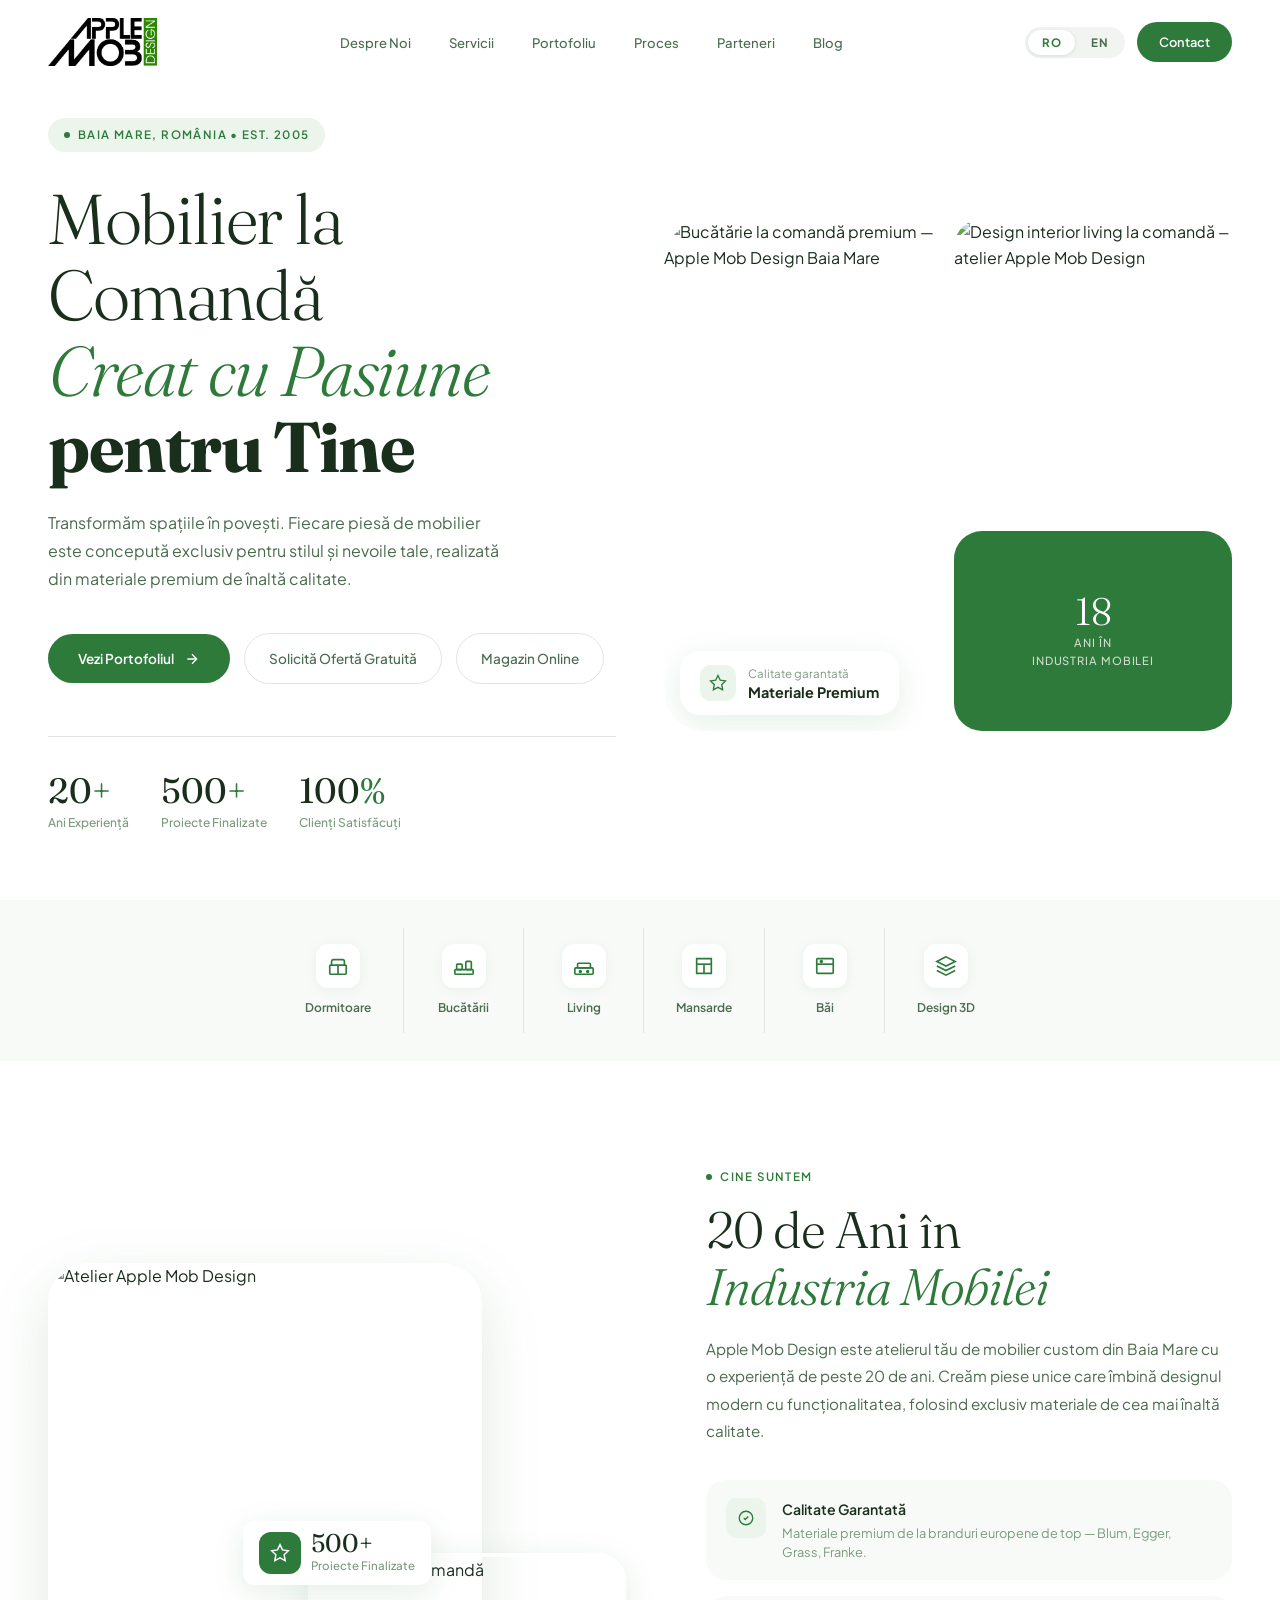
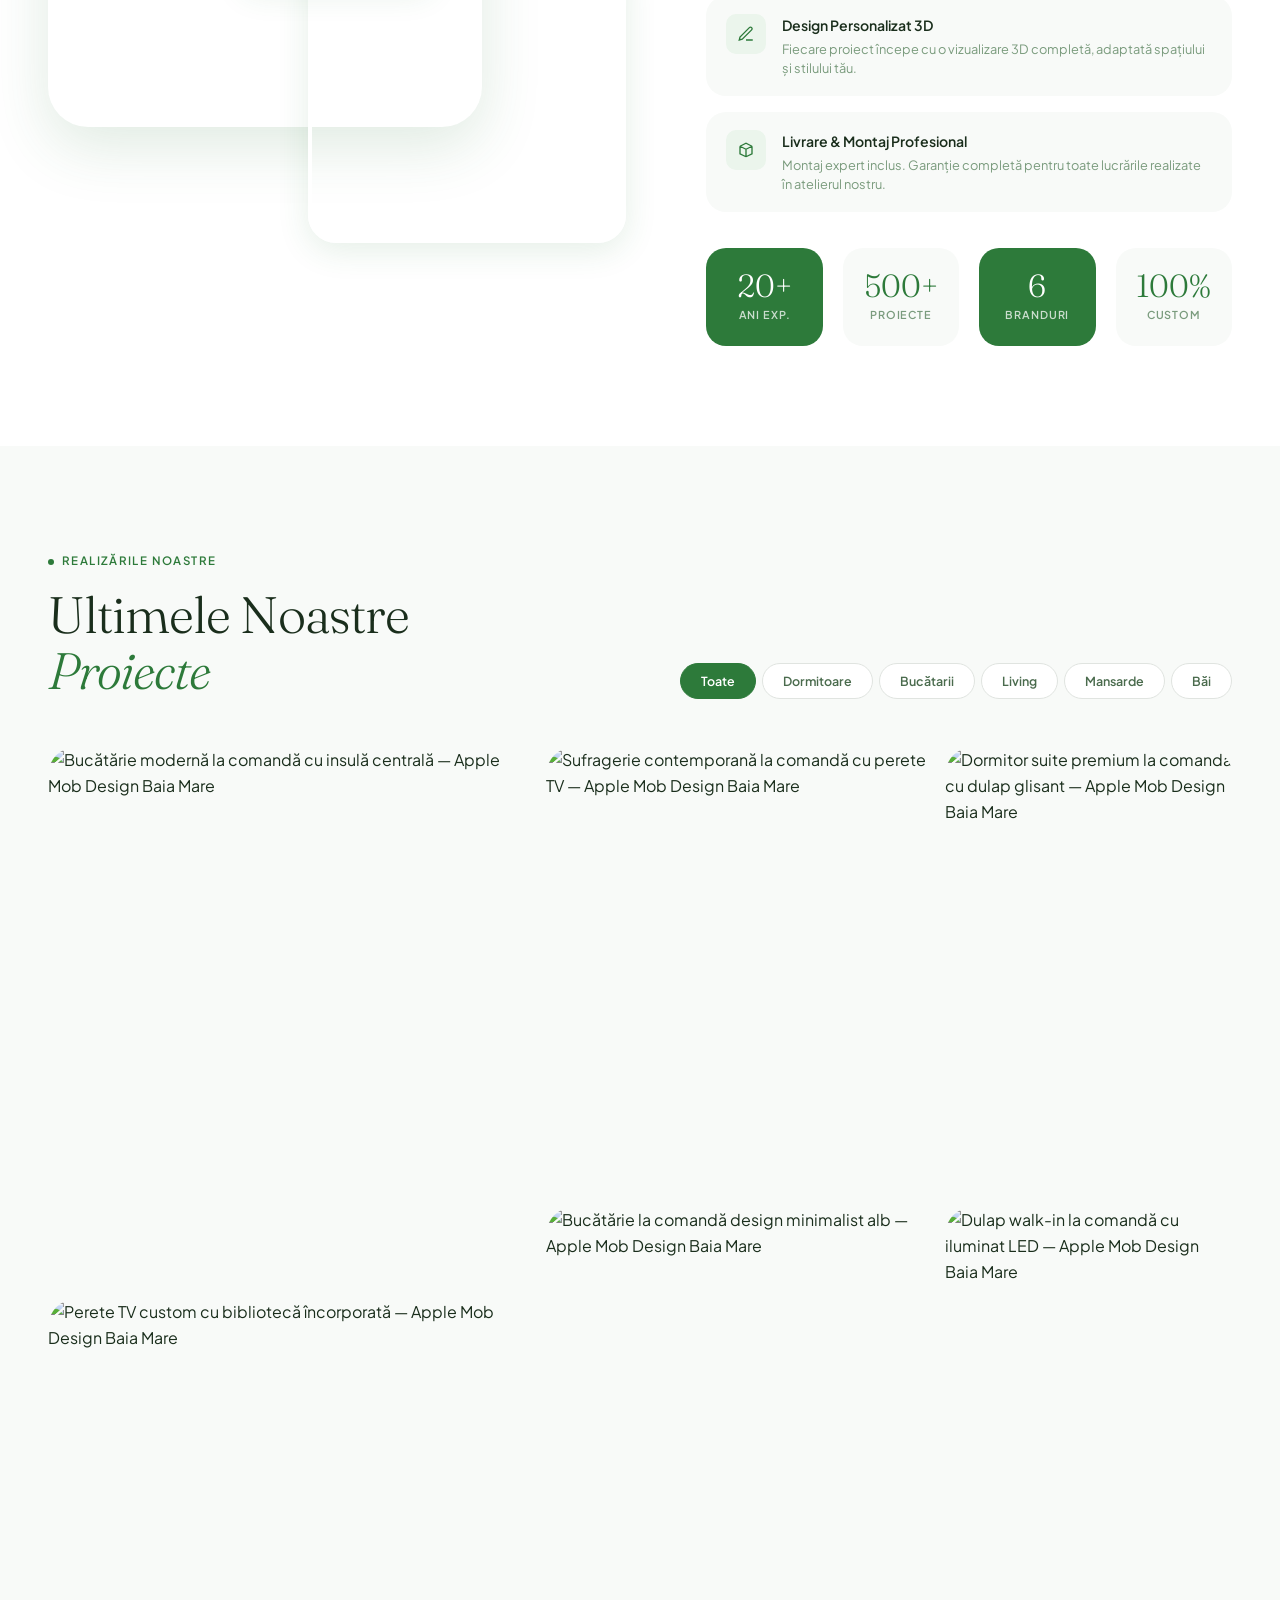
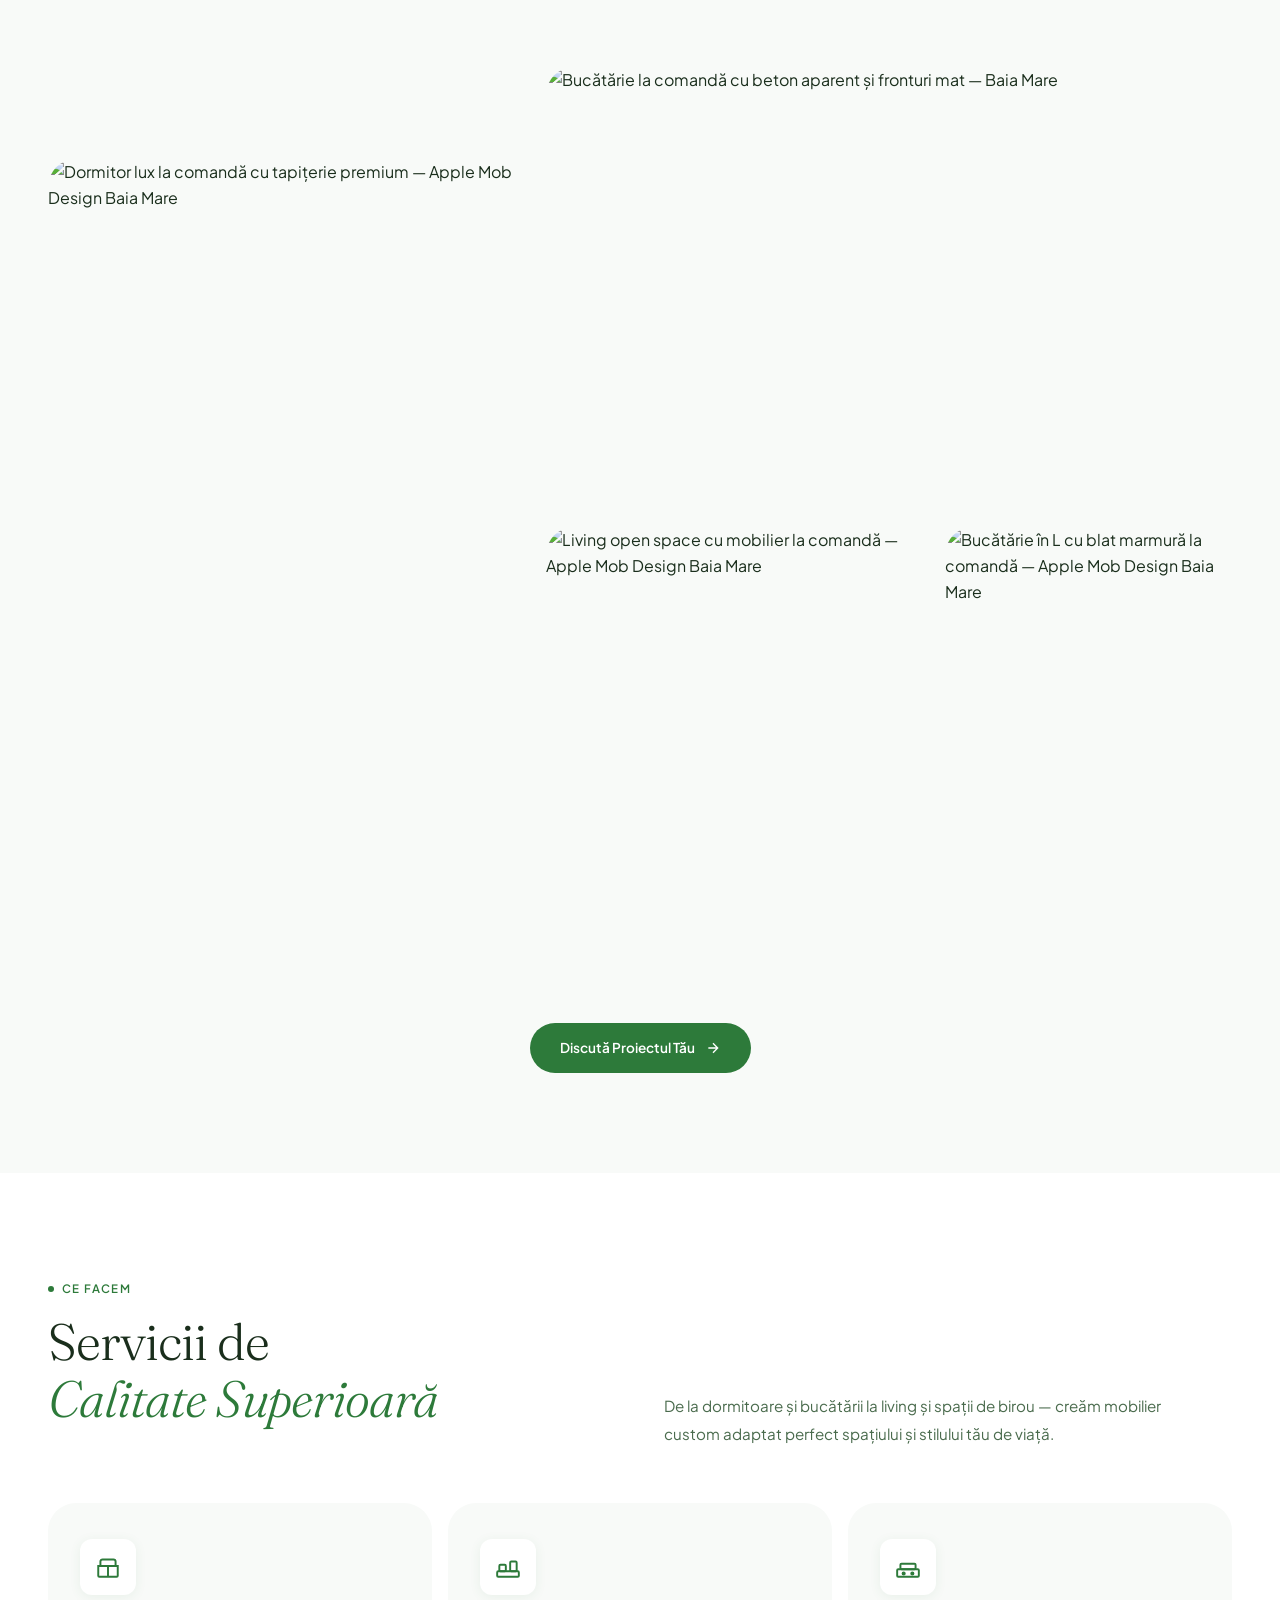
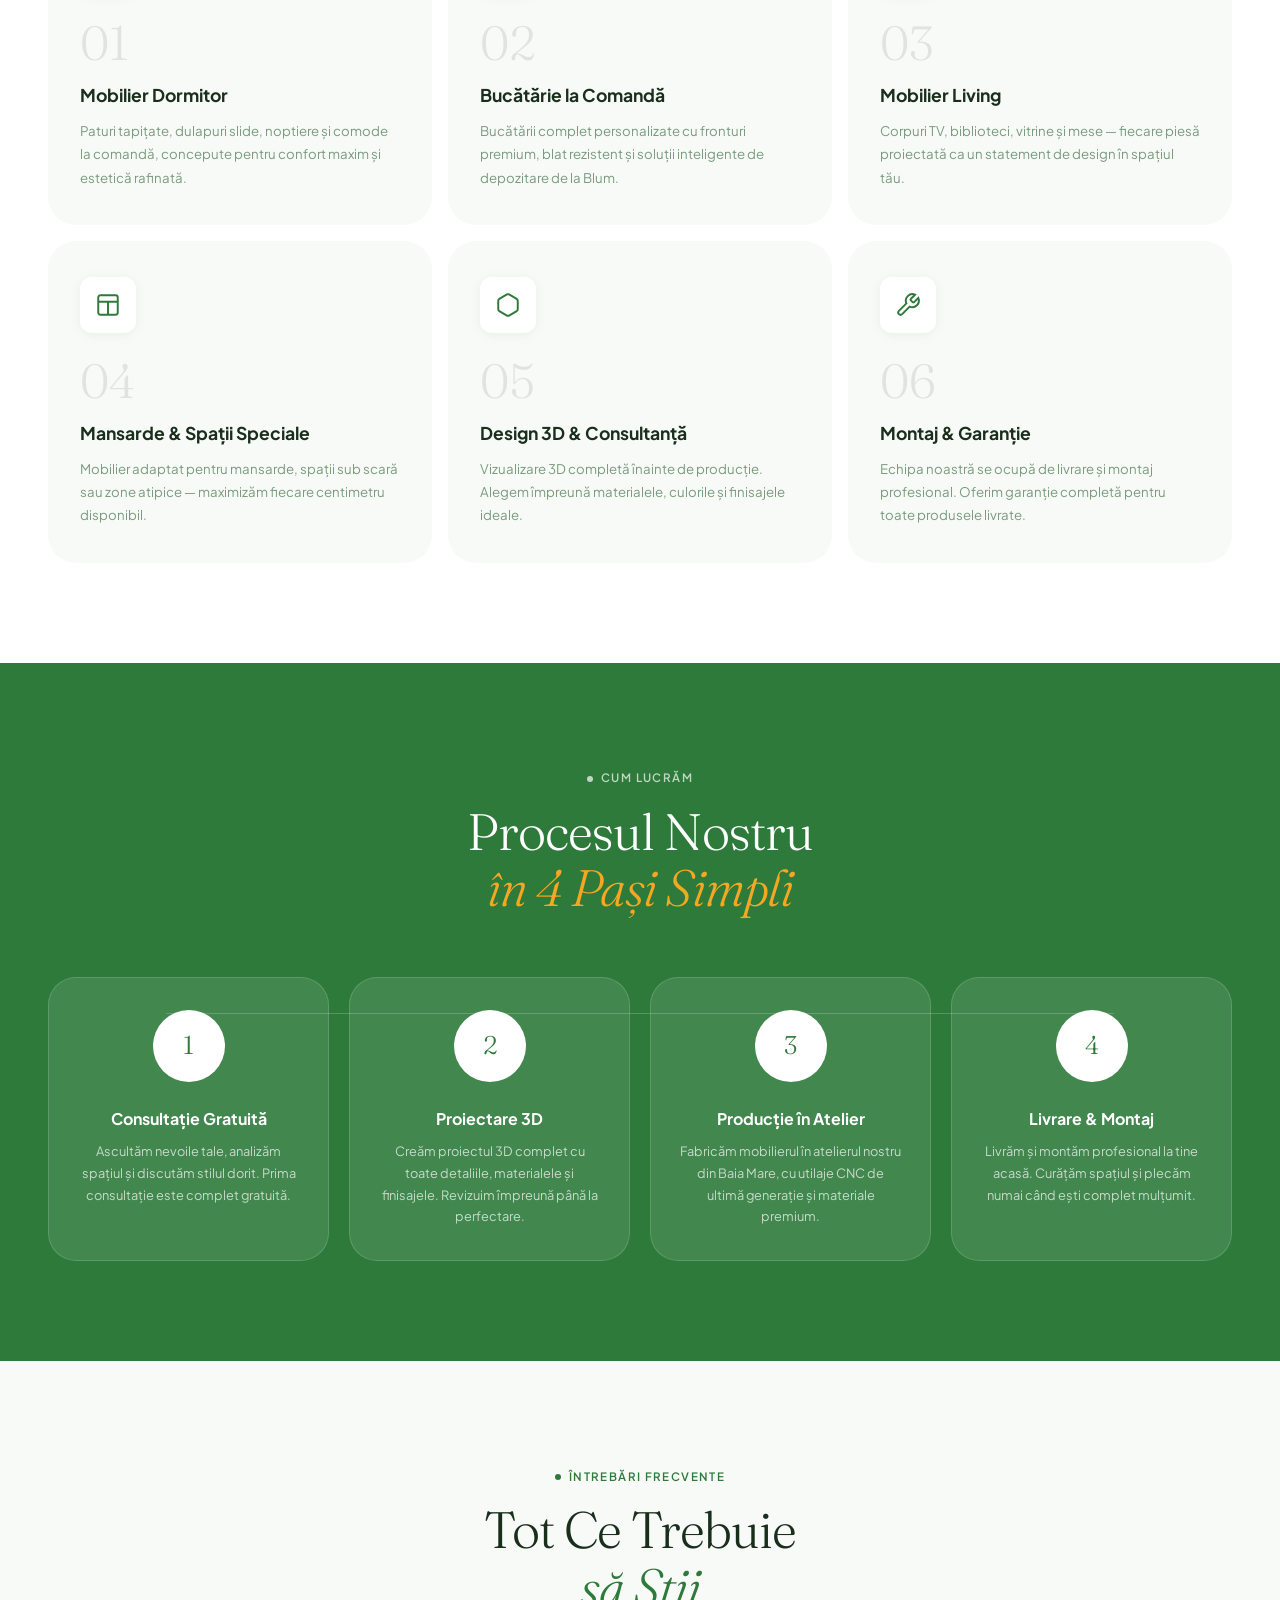
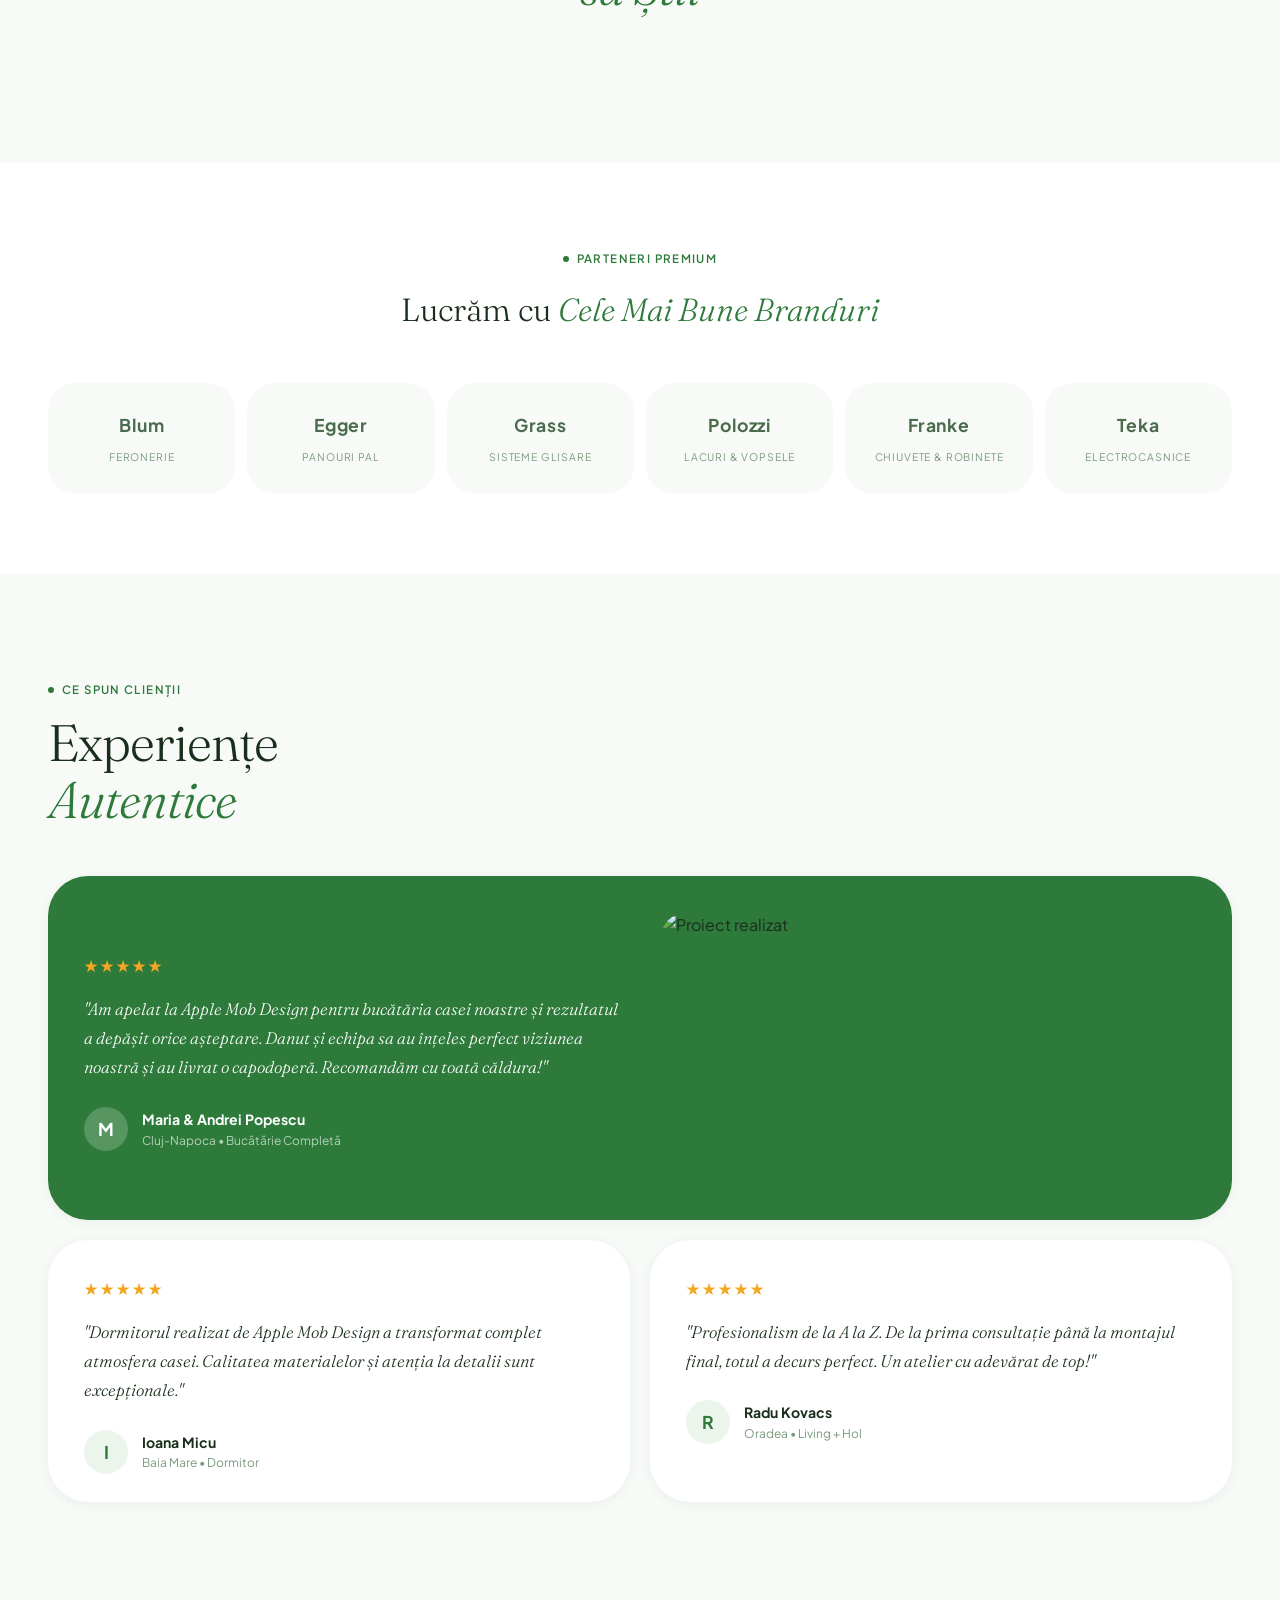
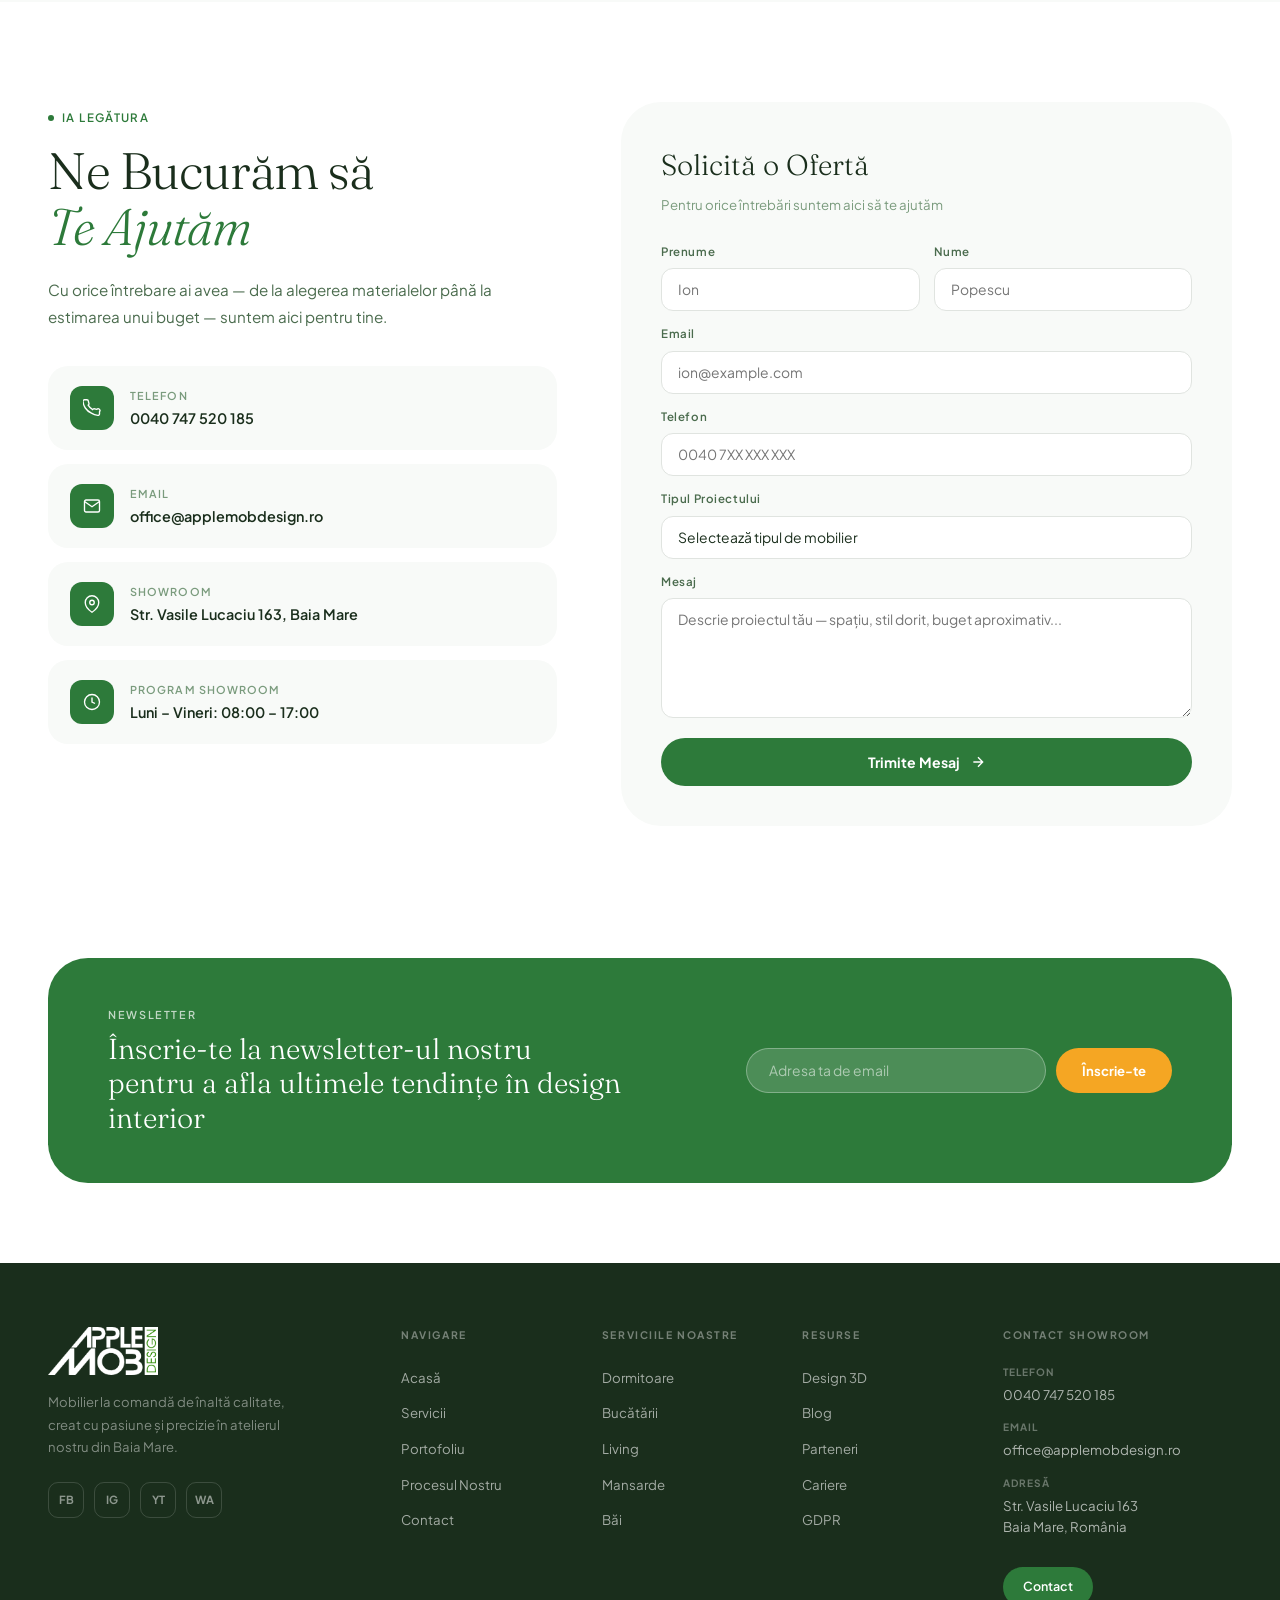
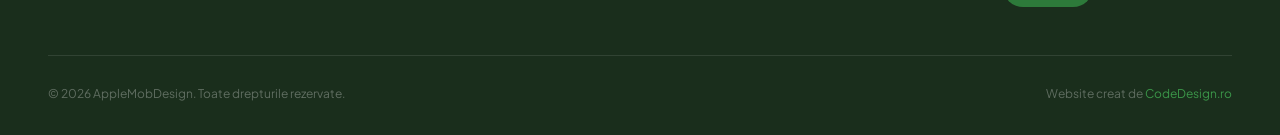
==== index.html @ c61f1e97 "Remove GitHub Pages <base> tag from all HTML files The <base href="https://codedesign-ro.github.io/a" ====
<!DOCTYPE html>

<html lang="ro">
<head>
<meta charset="UTF-8">
<meta name="viewport" content="width=device-width, initial-scale=1.0">
<title>Apple Mob Design — Mobilier la Comandă, Baia Mare</title>
<meta name="description" content="Mobilier la comandă în Baia Mare. Apple Mob Design — bucătării, dormitoare, living-uri custom din materiale premium. 20+ ani experiență.">
<meta name="author" content="Daniel Marosan">
<meta name="robots" content="index, follow">
<link rel="canonical" href="https://applemobdesign.ro/">
<link rel="alternate" hreflang="ro" href="https://applemobdesign.ro/">
<link rel="alternate" hreflang="en" href="https://applemobdesign.ro/?lang=en">
<meta property="og:title" content="Apple Mob Design — Mobilier la Comandă, Baia Mare">
<meta property="og:description" content="Mobilier la comandă în Baia Mare. Bucătării, dormitoare, living-uri custom din materiale premium. 20+ ani experiență.">
<meta property="og:image" content="https://applemobdesign.ro/images/og/applemobdesign-og.jpg">
<meta property="og:image:width" content="1200">
<meta property="og:image:height" content="630">
<meta property="og:image:alt" content="Apple Mob Design — Mobilier la Comandă, Baia Mare">
<meta property="og:url" content="https://applemobdesign.ro/">
<meta property="og:type" content="website">
<meta property="og:locale" content="ro_RO">
<meta property="og:locale:alternate" content="en_US">
<meta property="og:site_name" content="Apple Mob Design">
<meta name="twitter:card" content="summary_large_image">
<meta name="twitter:site" content="@applemobdesign">
<meta name="twitter:title" content="Apple Mob Design — Mobilier la Comandă, Baia Mare">
<meta name="twitter:description" content="Mobilier la comandă în Baia Mare. Bucătării, dormitoare, living-uri custom din materiale premium. 20+ ani experiență.">
<meta name="twitter:image" content="https://applemobdesign.ro/images/og/applemobdesign-og.jpg">
<meta name="twitter:image:alt" content="Apple Mob Design — Mobilier la Comandă, Baia Mare">
<link rel="icon" type="image/png" sizes="32x32" href="images/logo/favicon-32x32.png">
<link rel="icon" type="image/png" sizes="16x16" href="images/logo/favicon-16x16.png">
<link rel="apple-touch-icon" href="images/logo/apple-touch-icon.png">
<link rel="stylesheet" href="css/style.css">
<link rel="preconnect" href="https://fonts.googleapis.com">
<link href="https://fonts.googleapis.com/css2?family=Plus+Jakarta+Sans:wght@300;400;500;600;700&family=Fraunces:ital,opsz,wght@0,9..144,300;0,9..144,400;1,9..144,300;1,9..144,400&display=swap" rel="stylesheet">
<script src="https://cdn.jsdelivr.net/npm/@supabase/supabase-js@2/dist/umd/supabase.js"></script>
<!-- ── STRUCTURED DATA: LocalBusiness + FurnitureStore ── -->
<script type="application/ld+json">
{
  "@context": "https://schema.org",
  "@type": ["LocalBusiness", "FurnitureStore"],
  "name": "Apple Mob Design",
  "url": "https://applemobdesign.ro",
  "logo": {
    "@type": "ImageObject",
    "url": "https://applemobdesign.ro/images/logo/applemobdesign-logo.png"
  },
  "image": [
    "https://applemobdesign.ro/wp-content/uploads/2021/12/DSC_6789-HDR-Edit.jpg",
    "https://applemobdesign.ro/wp-content/uploads/2021/12/DSC_6636-HDR-Edit.jpg"
  ],
  "description": "Mobilier la comandă în Baia Mare — bucătării, dormitoare și living-uri custom din materiale premium. Peste 20 de ani de experiență, 500+ proiecte finalizate.",
  "telephone": "+40747520185",
  "email": "contact@applemobdesign.ro",
  "address": {
    "@type": "PostalAddress",
    "streetAddress": "Str. Vasile Lucaciu 163",
    "addressLocality": "Baia Mare",
    "addressRegion": "Maramureș",
    "postalCode": "430401",
    "addressCountry": "RO"
  },
  "geo": {
    "@type": "GeoCoordinates",
    "latitude": 47.66247,
    "longitude": 23.59878
  },
  "openingHoursSpecification": [
    {
      "@type": "OpeningHoursSpecification",
      "dayOfWeek": ["Monday", "Tuesday", "Wednesday", "Thursday", "Friday"],
      "opens": "08:00",
      "closes": "17:00"
    }
  ],
  "priceRange": "$$$",
  "currenciesAccepted": "RON",
  "paymentAccepted": "Cash, Bank Transfer",
  "areaServed": {
    "@type": "GeoCircle",
    "geoMidpoint": {
      "@type": "GeoCoordinates",
      "latitude": 47.66247,
      "longitude": 23.59878
    },
    "geoRadius": "100000"
  },
  "aggregateRating": {
    "@type": "AggregateRating",
    "ratingValue": "4.7",
    "reviewCount": "64",
    "bestRating": "5",
    "worstRating": "1"
  },
  "founder": {
    "@type": "Person",
    "name": "Daniel Marosan"
  },
  "foundingDate": "2005",
  "hasOfferCatalog": {
    "@type": "OfferCatalog",
    "name": "Mobilier la Comandă",
    "itemListElement": [
      {
        "@type": "Offer",
        "itemOffered": {
          "@type": "Service",
          "name": "Bucătării la Comandă",
          "description": "Bucătării custom proiectate și executate la comandă din materiale premium."
        }
      },
      {
        "@type": "Offer",
        "itemOffered": {
          "@type": "Service",
          "name": "Dormitoare la Comandă",
          "description": "Dormitoare complete la comandă — dulapuri, paturi, noptiere, toalete."
        }
      },
      {
        "@type": "Offer",
        "itemOffered": {
          "@type": "Service",
          "name": "Living la Comandă",
          "description": "Mobilier de living personalizat — biblioteci, comode, corpuri TV, canapele."
        }
      }
    ]
  },
  "sameAs": [
    "https://www.facebook.com/applemobdesign",
    "https://instagram.com/applemobdesign/",
    "https://ro.linkedin.com/in/daniel-marosan-52a08b191",
    "https://www.tiktok.com/@apple_mob_design",
    "https://www.youtube.com/channel/UCKLOZPFd_l-Inokjqmv0L6Q",
    "https://share.google/YnWP9zLvh9Aa49jrM"
  ]
}
</script>
</head>
<body>

<!-- MOBILE MENU -->

<div class="mob-menu" id="mobMenu">
  <span class="mob-close" onclick="closeMob()">×</span>
  <div class="mob-lang">
    <button class="mob-lang-btn active" onclick="setLang('ro');closeMob()">RO</button>
    <span class="mob-lang-sep">|</span>
    <button class="mob-lang-btn" onclick="setLang('en');closeMob()">EN</button>
  </div>
  <a href="#about" onclick="closeMob()" data-i18n="navAbout">Despre Noi</a>
  <a href="#services" onclick="closeMob()" data-i18n="navServices">Servicii</a>
  <a href="#portfolio" onclick="closeMob()" data-i18n="navPortfolio">Portofoliu</a>
  <a href="#process" onclick="closeMob()" data-i18n="navProcess">Proces</a>
  <a href="#contact" onclick="closeMob()" data-i18n="navContact">Contact</a>
  <a href="blog.html" onclick="closeMob()" data-i18n="navBlog">Blog</a>
</div>

<!-- NAV -->

<nav id="nav">
  <a href="#" class="nav-logo">
    <img src="images/logo/applemobdesign-logo.png" alt="AppleMob Design" height="48">
  </a>
  <ul class="nav-links">
    <li><a href="#about" data-i18n="navAbout">Despre Noi</a></li>
    <li><a href="#services" data-i18n="navServices">Servicii</a></li>
    <li><a href="#portfolio" data-i18n="navPortfolio">Portofoliu</a></li>
    <li><a href="#process" data-i18n="navProcess">Proces</a></li>
    <li><a href="#brands" data-i18n="navBrands">Parteneri</a></li>
    <li><a href="blog.html" data-i18n="navBlog">Blog</a></li>
  </ul>
  <div class="nav-right">
    <div class="lang-wrap">
      <button class="lang-btn active" onclick="setLang('ro')">RO</button>
      <button class="lang-btn" onclick="setLang('en')">EN</button>
    </div>
    <a href="#contact" class="btn-nav" data-i18n="navContact">Contact</a>
  </div>
  <div class="hamburger" onclick="openMob()">
    <span></span><span></span><span></span>
  </div>
</nav>

<!-- ── HERO ── -->

<section style="background:var(--white); overflow:hidden;">
  <div id="hero">
    <div class="hero-left">
      <div class="hero-tag" data-i18n="heroTag">Baia Mare, România • Est. 2005</div>
      <h1 class="hero-headline">
        Mobilier la Comandă<br>
        <em>Creat cu Pasiune</em><br>
        <strong>pentru Tine</strong>
      </h1>
      <p class="hero-sub">
        Transformăm spațiile în povești. Fiecare piesă de mobilier este concepută exclusiv pentru stilul și nevoile tale, realizată din materiale premium de înaltă calitate.
      </p>
      <div class="hero-btns">
        <a href="#portfolio" class="btn-primary">
          Vezi Portofoliul
          <svg viewBox="0 0 24 24" fill="none" stroke="currentColor" stroke-width="2"><path d="M5 12h14M12 5l7 7-7 7"/></svg>
        </a>
        <a href="#contact" class="btn-secondary" data-i18n="heroSecondaryBtn">Solicită Ofertă Gratuită</a>
        <a href="https://applemob.ro" class="btn-secondary btn-shop" target="_blank" rel="noopener" data-i18n="heroShopBtn">Magazin Online</a>
      </div>
      <div class="hero-stats">
        <div>
          <div class="hero-stat-num">20<span>+</span></div>
          <div class="hero-stat-label" data-i18n="stat1">Ani Experiență</div>
        </div>
        <div>
          <div class="hero-stat-num">500<span>+</span></div>
          <div class="hero-stat-label" data-i18n="stat2">Proiecte Finalizate</div>
        </div>
        <div>
          <div class="hero-stat-num">100<span>%</span></div>
          <div class="hero-stat-label" data-i18n="stat3">Clienți Satisfăcuți</div>
        </div>
      </div>
    </div>
    <div class="hero-right">
      <div class="hero-img">
        <img src="https://applemobdesign.ro/wp-content/uploads/2021/12/DSC_6789-HDR-Edit.jpg" alt="Bucătărie la comandă premium — Apple Mob Design Baia Mare" width="1200" height="800">
        <div class="hero-badge">
          <div class="hero-badge-icon">
            <svg viewBox="0 0 24 24" fill="none" stroke="currentColor" stroke-width="1.8"><path d="M12 2l3.09 6.26L22 9.27l-5 4.87 1.18 6.88L12 17.77l-6.18 3.25L7 14.14 2 9.27l6.91-1.01L12 2z"/></svg>
          </div>
          <div>
            <div class="hero-badge-label" data-i18n="badgeLabel">Calitate garantată</div>
            <div class="hero-badge-val" data-i18n="badgeVal">Materiale Premium</div>
          </div>
        </div>
      </div>
      <div class="hero-img" style="border-radius:var(--radius-lg);">
        <img src="https://applemobdesign.ro/wp-content/uploads/2021/12/DSC_6636-HDR-Edit.jpg" alt="Design interior living la comandă — atelier Apple Mob Design" width="1200" height="800">
      </div>
      <div class="hero-green-card">
        <div class="hero-green-card-num">18</div>
        <div class="hero-green-card-label" data-i18n="greenCard">Ani în<br>Industria Mobilei</div>
      </div>
    </div>
  </div>
</section>

<!-- ── SERVICES BAND ── -->

<div class="services-band">
  <div class="service-pill">
    <div class="service-pill-icon">
      <svg viewBox="0 0 24 24" fill="none" stroke="currentColor" stroke-width="1.8"><rect x="3" y="11" width="18" height="10" rx="1"/><path d="M5 11V7a2 2 0 012-2h10a2 2 0 012 2v4"/><line x1="12" y1="11" x2="12" y2="21"/></svg>
    </div>
    <span class="service-pill-label">Dormitoare</span>
  </div>
  <div class="service-pill">
    <div class="service-pill-icon">
      <svg viewBox="0 0 24 24" fill="none" stroke="currentColor" stroke-width="1.8"><rect x="2" y="16" width="20" height="5" rx="1"/><rect x="4" y="10" width="6" height="6" rx="1"/><rect x="14" y="7" width="6" height="9" rx="1"/></svg>
    </div>
    <span class="service-pill-label">Bucătării</span>
  </div>
  <div class="service-pill">
    <div class="service-pill-icon">
      <svg viewBox="0 0 24 24" fill="none" stroke="currentColor" stroke-width="1.8"><rect x="2" y="14" width="20" height="7" rx="1"/><rect x="5" y="9" width="14" height="5" rx="1"/><circle cx="8" cy="18" r="1"/><circle cx="16" cy="18" r="1"/></svg>
    </div>
    <span class="service-pill-label">Living</span>
  </div>
  <div class="service-pill">
    <div class="service-pill-icon">
      <svg viewBox="0 0 24 24" fill="none" stroke="currentColor" stroke-width="1.8"><path d="M4 4h16v16H4z" rx="1"/><line x1="4" y1="10" x2="20" y2="10"/><line x1="12" y1="10" x2="12" y2="20"/></svg>
    </div>
    <span class="service-pill-label">Mansarde</span>
  </div>
  <div class="service-pill">
    <div class="service-pill-icon">
      <svg viewBox="0 0 24 24" fill="none" stroke="currentColor" stroke-width="1.8"><rect x="3" y="4" width="18" height="16" rx="1"/><line x1="3" y1="10" x2="21" y2="10"/><circle cx="8" cy="7" r="1" fill="currentColor"/></svg>
    </div>
    <span class="service-pill-label">Băi</span>
  </div>
  <div class="service-pill">
    <div class="service-pill-icon">
      <svg viewBox="0 0 24 24" fill="none" stroke="currentColor" stroke-width="1.8"><path d="M12 2L2 7l10 5 10-5-10-5z"/><path d="M2 17l10 5 10-5M2 12l10 5 10-5"/></svg>
    </div>
    <span class="service-pill-label">Design 3D</span>
  </div>
</div>

<!-- ── ABOUT ── -->

<section id="about">
  <div class="section-wrap">
    <div class="about-grid">
      <div class="about-imgs reveal">
        <div class="about-img-main">
          <img src="https://applemobdesign.ro/wp-content/uploads/2022/01/DSC_6620-HDR-Edit.jpg" alt="Atelier Apple Mob Design" width="800" height="600" loading="lazy">
        </div>
        <div class="about-img-sec">
          <img src="https://applemobdesign.ro/wp-content/uploads/2021/12/DSC_6679-HDR.jpg" alt="Mobilier la Comandă" width="800" height="600" loading="lazy">
        </div>
        <div class="about-float-card">
          <div class="about-float-icon">
            <svg viewBox="0 0 24 24" fill="none" stroke="currentColor" stroke-width="1.8"><path d="M12 2l3 6.3 7 1-5 4.9 1.2 6.9L12 17.8l-6.2 3.3L7 14.2 2 9.3l7-1L12 2z"/></svg>
          </div>
          <div>
            <div class="about-float-num">500+</div>
            <div class="about-float-label" data-i18n="aboutFloatLabel">Proiecte Finalizate</div>
          </div>
        </div>
      </div>
      <div class="about-right">
        <div class="section-tag reveal" data-i18n="aboutTag">Cine Suntem</div>
        <h2 class="section-title reveal d1">20 de Ani în<br><em>Industria Mobilei</em></h2>
        <p class="section-body reveal d2">
          Apple Mob Design este atelierul tău de mobilier custom din Baia Mare cu o experiență de peste 20 de ani. Creăm piese unice care îmbină designul modern cu funcționalitatea, folosind exclusiv materiale de cea mai înaltă calitate.
        </p>
        <div class="about-features reveal d2">
          <div class="about-feature">
            <div class="feature-icon">
              <svg viewBox="0 0 24 24" fill="none" stroke="currentColor" stroke-width="1.8"><path d="M9 12l2 2 4-4"/><path d="M21 12c0 4.97-4.03 9-9 9S3 16.97 3 12 7.03 3 12 3s9 4.03 9 9z"/></svg>
            </div>
            <div>
              <div class="feature-title">Calitate Garantată</div>
              <div class="feature-desc">Materiale premium de la branduri europene de top — Blum, Egger, Grass, Franke.</div>
            </div>
          </div>
          <div class="about-feature">
            <div class="feature-icon">
              <svg viewBox="0 0 24 24" fill="none" stroke="currentColor" stroke-width="1.8"><path d="M12 20h9M16.5 3.5a2.121 2.121 0 013 3L7 19l-4 1 1-4L16.5 3.5z"/></svg>
            </div>
            <div>
              <div class="feature-title">Design Personalizat 3D</div>
              <div class="feature-desc">Fiecare proiect începe cu o vizualizare 3D completă, adaptată spațiului și stilului tău.</div>
            </div>
          </div>
          <div class="about-feature">
            <div class="feature-icon">
              <svg viewBox="0 0 24 24" fill="none" stroke="currentColor" stroke-width="1.8"><path d="M20 7l-8-4-8 4m16 0l-8 4m8-4v10l-8 4m0-10L4 7m8 4v10M4 7v10l8 4"/></svg>
            </div>
            <div>
              <div class="feature-title">Livrare & Montaj Profesional</div>
              <div class="feature-desc">Montaj expert inclus. Garanție completă pentru toate lucrările realizate în atelierul nostru.</div>
            </div>
          </div>
        </div>
        <div class="about-stats-row reveal d3">
          <div class="about-stat-card">
            <div class="asc-num">20+</div>
            <div class="asc-label">Ani Exp.</div>
          </div>
          <div class="about-stat-card">
            <div class="asc-num">500+</div>
            <div class="asc-label" data-i18n="ascStat2">Proiecte</div>
          </div>
          <div class="about-stat-card">
            <div class="asc-num">6</div>
            <div class="asc-label">Branduri</div>
          </div>
          <div class="about-stat-card">
            <div class="asc-num">100%</div>
            <div class="asc-label">Custom</div>
          </div>
        </div>
      </div>
    </div>
  </div>
</section>

<!-- ── PORTFOLIO ── -->

<section id="portfolio">
  <div class="section-wrap">
    <div class="portfolio-header">
      <div>
        <div class="section-tag reveal">Realizările Noastre</div>
        <h2 class="section-title reveal d1" style="margin-bottom:0;">Ultimele Noastre<br><em>Proiecte</em></h2>
      </div>
      <div class="portfolio-filters reveal">
        <button class="pf-btn active" onclick="filterPortfolio(this,'all')" data-cat="all" data-i18n="filterAll">Toate</button>
        <button class="pf-btn" onclick="filterPortfolio(this,'dormitor')" data-cat="dormitor" data-i18n="filterBed">Dormitoare</button>
        <button class="pf-btn" onclick="filterPortfolio(this,'bucatarie')" data-cat="bucatarie">Bucătarii</button>
        <button class="pf-btn" onclick="filterPortfolio(this,'living')" data-cat="living" data-i18n="filterLiv">Living</button>
        <button class="pf-btn" onclick="filterPortfolio(this,'mansarda')" data-cat="mansarda" data-i18n="filterAtt">Mansarde</button>
        <button class="pf-btn" onclick="filterPortfolio(this,'baie')" data-cat="baie" data-i18n="filterBath">Băi</button>
      </div>
    </div>
    <div class="portfolio-grid reveal">
      <div class="p-item" data-cat="bucatarie">
        <img src="https://applemobdesign.ro/wp-content/uploads/2021/12/DSC_6789-HDR-Edit.jpg" alt="Bucătărie modernă la comandă cu insulă centrală — Apple Mob Design Baia Mare" width="800" height="600" loading="lazy">
        <div class="p-overlay">
          <div class="p-cat" data-i18n="catKit">Bucătărie</div>
          <div class="p-name" data-i18n="p1Name">Bucătărie Modernă cu Insulă</div>
        </div>
        <div class="p-arrow"><svg viewBox="0 0 24 24" fill="none" stroke="currentColor" stroke-width="2"><path d="M7 17L17 7M7 7h10v10"/></svg></div>
      </div>
      <div class="p-item" data-cat="living">
        <img src="https://applemobdesign.ro/wp-content/uploads/2021/12/DSC_6813.jpg" alt="Sufragerie contemporană la comandă cu perete TV — Apple Mob Design Baia Mare" width="800" height="600" loading="lazy">
        <div class="p-overlay">
          <div class="p-cat" data-i18n="catLiv">Living</div>
          <div class="p-name" data-i18n="p2Name">Sufragerie Contemporană</div>
        </div>
        <div class="p-arrow"><svg viewBox="0 0 24 24" fill="none" stroke="currentColor" stroke-width="2"><path d="M7 17L17 7M7 7h10v10"/></svg></div>
      </div>
      <div class="p-item" data-cat="dormitor">
        <img src="https://applemobdesign.ro/wp-content/uploads/2021/12/DSC_6636-HDR-Edit.jpg" alt="Dormitor suite premium la comandă cu dulap glisant — Apple Mob Design Baia Mare" width="800" height="600" loading="lazy">
        <div class="p-overlay">
          <div class="p-cat" data-i18n="catBed">Dormitor</div>
          <div class="p-name" data-i18n="p3Name">Suite Premium</div>
        </div>
        <div class="p-arrow"><svg viewBox="0 0 24 24" fill="none" stroke="currentColor" stroke-width="2"><path d="M7 17L17 7M7 7h10v10"/></svg></div>
      </div>
      <div class="p-item" data-cat="bucatarie">
        <img src="https://applemobdesign.ro/wp-content/uploads/2021/12/DSC_6679-HDR.jpg" alt="Bucătărie la comandă design minimalist alb — Apple Mob Design Baia Mare" width="800" height="600" loading="lazy">
        <div class="p-overlay">
          <div class="p-cat" data-i18n="catKit">Bucătărie</div>
          <div class="p-name" data-i18n="p4Name">Design Minimalist</div>
        </div>
        <div class="p-arrow"><svg viewBox="0 0 24 24" fill="none" stroke="currentColor" stroke-width="2"><path d="M7 17L17 7M7 7h10v10"/></svg></div>
      </div>
      <div class="p-item" data-cat="dormitor">
        <img src="https://applemobdesign.ro/wp-content/uploads/2021/12/DSC_6688-HDR-Edit.jpg" alt="Dulap walk-in la comandă cu iluminat LED — Apple Mob Design Baia Mare" width="800" height="600" loading="lazy">
        <div class="p-overlay">
          <div class="p-cat" data-i18n="catBed">Dormitor</div>
          <div class="p-name" data-i18n="p5Name">Dulap Walk-in</div>
        </div>
        <div class="p-arrow"><svg viewBox="0 0 24 24" fill="none" stroke="currentColor" stroke-width="2"><path d="M7 17L17 7M7 7h10v10"/></svg></div>
      </div>
      <div class="p-item" data-cat="living">
        <img src="https://applemobdesign.ro/wp-content/uploads/2021/12/DSC_6314-HDR.jpg" alt="Perete TV custom cu bibliotecă încorporată — Apple Mob Design Baia Mare" width="800" height="600" loading="lazy">
        <div class="p-overlay">
          <div class="p-cat" data-i18n="catLiv">Living</div>
          <div class="p-name" data-i18n="p6Name">Perete TV Custom</div>
        </div>
        <div class="p-arrow"><svg viewBox="0 0 24 24" fill="none" stroke="currentColor" stroke-width="2"><path d="M7 17L17 7M7 7h10v10"/></svg></div>
      </div>
      <div class="p-item" data-cat="bucatarie">
        <img src="https://applemobdesign.ro/wp-content/uploads/2021/12/DSC_6544-HDR-Edit.jpg" alt="Bucătărie la comandă cu beton aparent și fronturi mat — Baia Mare" width="800" height="600" loading="lazy">
        <div class="p-overlay">
          <div class="p-cat" data-i18n="catKit">Bucătărie</div>
          <div class="p-name" data-i18n="p7Name">Bucătărie cu Beton Aparent</div>
        </div>
        <div class="p-arrow"><svg viewBox="0 0 24 24" fill="none" stroke="currentColor" stroke-width="2"><path d="M7 17L17 7M7 7h10v10"/></svg></div>
      </div>
      <div class="p-item" data-cat="dormitor">
        <img src="https://applemobdesign.ro/wp-content/uploads/2022/01/DSC_6620-HDR-Edit.jpg" alt="Dormitor lux la comandă cu tapițerie premium — Apple Mob Design Baia Mare" width="800" height="600" loading="lazy">
        <div class="p-overlay">
          <div class="p-cat" data-i18n="catBed">Dormitor</div>
          <div class="p-name" data-i18n="p8Name">Dormitor Lux cu Tapițerie</div>
        </div>
        <div class="p-arrow"><svg viewBox="0 0 24 24" fill="none" stroke="currentColor" stroke-width="2"><path d="M7 17L17 7M7 7h10v10"/></svg></div>
      </div>
      <div class="p-item" data-cat="living">
        <img src="https://applemobdesign.ro/wp-content/uploads/2021/12/DSC_6304-HDR-Edit.jpg" alt="Living open space cu mobilier la comandă — Apple Mob Design Baia Mare" width="800" height="600" loading="lazy">
        <div class="p-overlay">
          <div class="p-cat" data-i18n="catLiv">Living</div>
          <div class="p-name" data-i18n="p9Name">Living Open Space</div>
        </div>
        <div class="p-arrow"><svg viewBox="0 0 24 24" fill="none" stroke="currentColor" stroke-width="2"><path d="M7 17L17 7M7 7h10v10"/></svg></div>
      </div>
      <div class="p-item" data-cat="bucatarie">
        <img src="https://applemobdesign.ro/wp-content/uploads/2021/12/DSC_6789-HDR-Edit.jpg" alt="Bucătărie în L cu blat marmură la comandă — Apple Mob Design Baia Mare" width="800" height="600" loading="lazy">
        <div class="p-overlay">
          <div class="p-cat" data-i18n="catKit">Bucătărie</div>
          <div class="p-name" data-i18n="p10Name">Bucătărie în L cu Marmură</div>
        </div>
        <div class="p-arrow"><svg viewBox="0 0 24 24" fill="none" stroke="currentColor" stroke-width="2"><path d="M7 17L17 7M7 7h10v10"/></svg></div>
      </div>
    </div>
    <div class="portfolio-cta reveal">
      <a href="#contact" class="btn-primary" style="display:inline-flex;">
        Discută Proiectul Tău
        <svg viewBox="0 0 24 24" fill="none" stroke="currentColor" stroke-width="2" style="width:16px;height:16px"><path d="M5 12h14M12 5l7 7-7 7"/></svg>
      </a>
    </div>
  </div>
</section>

<!-- ── SERVICES ── -->

<section id="services">
  <div class="section-wrap">
    <div class="services-header">
      <div>
        <div class="section-tag reveal" data-i18n="svcTag">Ce Facem</div>
        <h2 class="section-title reveal d1">Servicii de<br><em>Calitate Superioară</em></h2>
      </div>
      <div class="reveal d2">
        <p class="section-body">De la dormitoare și bucătării la living și spații de birou — creăm mobilier custom adaptat perfect spațiului și stilului tău de viață.</p>
      </div>
    </div>
    <div class="services-grid">
      <div class="svc-card reveal">
        <div class="svc-icon">
          <svg viewBox="0 0 24 24" fill="none" stroke="currentColor" stroke-width="1.8"><path d="M3 11h18v9a1 1 0 01-1 1H4a1 1 0 01-1-1v-9z"/><path d="M5 11V7a2 2 0 012-2h10a2 2 0 012 2v4"/><line x1="12" y1="11" x2="12" y2="21"/></svg>
        </div>
        <div class="svc-num">01</div>
        <div class="svc-title" data-i18n="svc1Title">Mobilier Dormitor</div>
        <p class="svc-desc" data-i18n="svc1Desc">Paturi tapițate, dulapuri slide, noptiere și comode la comandă, concepute pentru confort maxim și estetică rafinată.</p>
      </div>
      <div class="svc-card reveal d1">
        <div class="svc-icon">
          <svg viewBox="0 0 24 24" fill="none" stroke="currentColor" stroke-width="1.8"><rect x="2" y="16" width="20" height="5" rx="1"/><rect x="4" y="10" width="6" height="6" rx="1"/><rect x="14" y="7" width="6" height="9" rx="1"/></svg>
        </div>
        <div class="svc-num">02</div>
        <div class="svc-title" data-i18n="svc2Title">Bucătărie la Comandă</div>
        <p class="svc-desc" data-i18n="svc2Desc">Bucătării complet personalizate cu fronturi premium, blat rezistent și soluții inteligente de depozitare de la Blum.</p>
      </div>
      <div class="svc-card reveal d2">
        <div class="svc-icon">
          <svg viewBox="0 0 24 24" fill="none" stroke="currentColor" stroke-width="1.8"><rect x="2" y="14" width="20" height="7" rx="1"/><rect x="5" y="9" width="14" height="5" rx="1"/><circle cx="8" cy="18" r="1" fill="currentColor"/><circle cx="16" cy="18" r="1" fill="currentColor"/></svg>
        </div>
        <div class="svc-num">03</div>
        <div class="svc-title" data-i18n="svc3Title">Mobilier Living</div>
        <p class="svc-desc" data-i18n="svc3Desc">Corpuri TV, biblioteci, vitrine și mese — fiecare piesă proiectată ca un statement de design în spațiul tău.</p>
      </div>
      <div class="svc-card reveal">
        <div class="svc-icon">
          <svg viewBox="0 0 24 24" fill="none" stroke="currentColor" stroke-width="1.8"><rect x="3" y="3" width="18" height="18" rx="2"/><line x1="3" y1="9" x2="21" y2="9"/><line x1="12" y1="9" x2="12" y2="21"/></svg>
        </div>
        <div class="svc-num">04</div>
        <div class="svc-title" data-i18n="svc4Title">Mansarde & Spații Speciale</div>
        <p class="svc-desc" data-i18n="svc4Desc">Mobilier adaptat pentru mansarde, spații sub scară sau zone atipice — maximizăm fiecare centimetru disponibil.</p>
      </div>
      <div class="svc-card reveal d1">
        <div class="svc-icon">
          <svg viewBox="0 0 24 24" fill="none" stroke="currentColor" stroke-width="1.8"><path d="M21 16V8a2 2 0 00-1-1.73l-7-4a2 2 0 00-2 0l-7 4A2 2 0 003 8v8a2 2 0 001 1.73l7 4a2 2 0 002 0l7-4A2 2 0 0021 16z"/></svg>
        </div>
        <div class="svc-num">05</div>
        <div class="svc-title" data-i18n="svc5Title">Design 3D & Consultanță</div>
        <p class="svc-desc" data-i18n="svc5Desc">Vizualizare 3D completă înainte de producție. Alegem împreună materialele, culorile și finisajele ideale.</p>
      </div>
      <div class="svc-card reveal d2">
        <div class="svc-icon">
          <svg viewBox="0 0 24 24" fill="none" stroke="currentColor" stroke-width="1.8"><path d="M14.7 6.3a1 1 0 000 1.4l1.6 1.6a1 1 0 001.4 0l3.77-3.77a6 6 0 01-7.94 7.94l-6.91 6.91a2.12 2.12 0 01-3-3l6.91-6.91a6 6 0 017.94-7.94l-3.76 3.76z"/></svg>
        </div>
        <div class="svc-num">06</div>
        <div class="svc-title" data-i18n="svc6Title">Montaj & Garanție</div>
        <p class="svc-desc" data-i18n="svc6Desc">Echipa noastră se ocupă de livrare și montaj profesional. Oferim garanție completă pentru toate produsele livrate.</p>
      </div>
    </div>
  </div>
</section>

<!-- ── PROCESS ── -->

<section id="process">
  <div class="section-wrap">
    <div style="text-align:center;max-width:560px;margin:0 auto;">
      <div class="section-tag reveal" style="justify-content:center;" data-i18n="procTag">Cum Lucrăm</div>
      <h2 class="section-title reveal d1">Procesul Nostru<br><em>în 4 Pași Simpli</em></h2>
    </div>
    <div class="process-grid">
      <div class="proc-card reveal">
        <div class="proc-num-wrap"><div class="proc-num">1</div></div>
        <div class="proc-title" data-i18n="proc1Title">Consultație Gratuită</div>
        <p class="proc-desc" data-i18n="proc1Desc">Ascultăm nevoile tale, analizăm spațiul și discutăm stilul dorit. Prima consultație este complet gratuită.</p>
      </div>
      <div class="proc-card reveal d1">
        <div class="proc-num-wrap"><div class="proc-num">2</div></div>
        <div class="proc-title" data-i18n="proc2Title">Proiectare 3D</div>
        <p class="proc-desc" data-i18n="proc2Desc">Creăm proiectul 3D complet cu toate detaliile, materialele și finisajele. Revizuim împreună până la perfectare.</p>
      </div>
      <div class="proc-card reveal d2">
        <div class="proc-num-wrap"><div class="proc-num">3</div></div>
        <div class="proc-title" data-i18n="proc3Title">Producție în Atelier</div>
        <p class="proc-desc" data-i18n="proc3Desc">Fabricăm mobilierul în atelierul nostru din Baia Mare, cu utilaje CNC de ultimă generație și materiale premium.</p>
      </div>
      <div class="proc-card reveal d3">
        <div class="proc-num-wrap"><div class="proc-num">4</div></div>
        <div class="proc-title" data-i18n="proc4Title">Livrare & Montaj</div>
        <p class="proc-desc" data-i18n="proc4Desc">Livrăm și montăm profesional la tine acasă. Curățăm spațiul și plecăm numai când ești complet mulțumit.</p>
      </div>
    </div>
  </div>
</section>

<!-- ── FAQ ── -->

<section id="faq">
  <div class="section-wrap">
    <div style="text-align:center;max-width:560px;margin:0 auto 48px;">
      <div class="section-tag reveal" style="justify-content:center;" data-i18n="faqTag">Întrebări Frecvente</div>
      <h2 class="section-title reveal d1" data-i18n="faqTitle">Tot Ce Trebuie<br><em>să Știi</em></h2>
    </div>
    <div class="faq-grid" id="faqGrid">
      <!-- Populated dynamically from Supabase faq_items -->
    </div>
  </div>
</section>

<!-- ── BRANDS ── -->

<section id="brands">
  <div class="brands-inner">
    <div class="brands-title">
      <div class="section-tag" data-i18n="brandsTag">Parteneri Premium</div>
      <h2>Lucrăm cu <em>Cele Mai Bune Branduri</em></h2>
    </div>
    <div class="brands-row">
      <div class="brand-card reveal">
        <div class="brand-name">Blum</div>
        <div class="brand-tag" data-i18n="brand1">Feronerie</div>
      </div>
      <div class="brand-card reveal d1">
        <div class="brand-name">Egger</div>
        <div class="brand-tag" data-i18n="brand2">Panouri PAL</div>
      </div>
      <div class="brand-card reveal d2">
        <div class="brand-name">Grass</div>
        <div class="brand-tag" data-i18n="brand3">Sisteme Glisare</div>
      </div>
      <div class="brand-card reveal d1">
        <div class="brand-name">Polozzi</div>
        <div class="brand-tag" data-i18n="brand4">Lacuri & Vopsele</div>
      </div>
      <div class="brand-card reveal d2">
        <div class="brand-name">Franke</div>
        <div class="brand-tag" data-i18n="brand5">Chiuvete & Robinete</div>
      </div>
      <div class="brand-card reveal d3">
        <div class="brand-name">Teka</div>
        <div class="brand-tag" data-i18n="brand6">Electrocasnice</div>
      </div>
    </div>
  </div>
</section>

<!-- ── TESTIMONIALS ── -->

<section id="testimonials">
  <div class="section-wrap">
    <div style="display:flex;justify-content:space-between;align-items:flex-end;margin-bottom:0;">
      <div>
        <div class="section-tag reveal" data-i18n="testiTag">Ce Spun Clienții</div>
        <h2 class="section-title reveal d1" style="margin-bottom:0">Experiențe<br><em>Autentice</em></h2>
      </div>
    </div>
    <div class="testi-grid" style="margin-top:48px;">
      <div class="testi-card featured reveal">
        <div>
          <div class="testi-stars">★★★★★</div>
          <p class="testi-text">
            "Am apelat la Apple Mob Design pentru bucătăria casei noastre și rezultatul a depășit orice așteptare. Danut și echipa sa au înțeles perfect viziunea noastră și au livrat o capodoperă. Recomandăm cu toată căldura!"
          </p>
          <div class="testi-author">
            <div class="testi-avatar" style="background:rgba(255,255,255,0.2);color:white;">M</div>
            <div>
              <div class="testi-name">Maria & Andrei Popescu</div>
              <div class="testi-role" data-i18n="testi1Role">Cluj-Napoca • Bucătărie Completă</div>
            </div>
          </div>
        </div>
        <div class="featured-img">
          <img src="https://applemobdesign.ro/wp-content/uploads/2021/12/DSC_6636-HDR-Edit.jpg" alt="Proiect realizat" width="800" height="600" loading="lazy">
        </div>
      </div>
      <div class="testi-card reveal">
        <div class="testi-stars">★★★★★</div>
        <p class="testi-text">
          "Dormitorul realizat de Apple Mob Design a transformat complet atmosfera casei. Calitatea materialelor și atenția la detalii sunt excepționale."
        </p>
        <div class="testi-author">
          <div class="testi-avatar">I</div>
          <div>
            <div class="testi-name">Ioana Micu</div>
            <div class="testi-role" data-i18n="testi2Role">Baia Mare • Dormitor</div>
          </div>
        </div>
      </div>
      <div class="testi-card reveal d1">
        <div class="testi-stars">★★★★★</div>
        <p class="testi-text">
          "Profesionalism de la A la Z. De la prima consultație până la montajul final, totul a decurs perfect. Un atelier cu adevărat de top!"
        </p>
        <div class="testi-author">
          <div class="testi-avatar">R</div>
          <div>
            <div class="testi-name">Radu Kovacs</div>
            <div class="testi-role" data-i18n="testi3Role">Oradea • Living + Hol</div>
          </div>
        </div>
      </div>
    </div>
  </div>
</section>

<!-- ── CONTACT ── -->

<section id="contact">
  <div class="section-wrap">
    <div class="contact-grid">
      <div>
        <div class="section-tag reveal" data-i18n="contactTag">Ia Legătura</div>
        <h2 class="section-title reveal d1">Ne Bucurăm să<br><em>Te Ajutăm</em></h2>
        <p class="section-body reveal d2" data-i18n="contactBody">Cu orice întrebare ai avea — de la alegerea materialelor până la estimarea unui buget — suntem aici pentru tine.</p>
        <div class="contact-info-cards reveal d2">
          <div class="ci-card">
            <div class="ci-icon">
              <svg viewBox="0 0 24 24" fill="none" stroke="currentColor" stroke-width="1.8"><path d="M22 16.92v3a2 2 0 01-2.18 2 19.79 19.79 0 01-8.63-3.07A19.5 19.5 0 013.07 12a19.79 19.79 0 01-3.07-8.67A2 2 0 012.18 1h3a2 2 0 012 1.72c.127.96.361 1.903.7 2.81a2 2 0 01-.45 2.11L6.91 8.15a16 16 0 006 6l.62-.62a2 2 0 012.11-.45c.907.339 1.85.573 2.81.7A2 2 0 0122 16.92z"/></svg>
            </div>
            <div>
              <div class="ci-label" data-i18n="ciPhone">Telefon</div>
              <div class="ci-val">0040 747 520 185</div>
            </div>
          </div>
          <div class="ci-card">
            <div class="ci-icon">
              <svg viewBox="0 0 24 24" fill="none" stroke="currentColor" stroke-width="1.8"><path d="M4 4h16c1.1 0 2 .9 2 2v12c0 1.1-.9 2-2 2H4c-1.1 0-2-.9-2-2V6c0-1.1.9-2 2-2z"/><polyline points="22,6 12,13 2,6"/></svg>
            </div>
            <div>
              <div class="ci-label">Email</div>
              <div class="ci-val">office@applemobdesign.ro</div>
            </div>
          </div>
          <div class="ci-card">
            <div class="ci-icon">
              <svg viewBox="0 0 24 24" fill="none" stroke="currentColor" stroke-width="1.8"><path d="M21 10c0 7-9 13-9 13s-9-6-9-13a9 9 0 0118 0z"/><circle cx="12" cy="10" r="3"/></svg>
            </div>
            <div>
              <div class="ci-label" data-i18n="ciShowroom">Showroom</div>
              <div class="ci-val">Str. Vasile Lucaciu 163, Baia Mare</div>
            </div>
          </div>
          <div class="ci-card">
            <div class="ci-icon">
              <svg viewBox="0 0 24 24" fill="none" stroke="currentColor" stroke-width="1.8"><circle cx="12" cy="12" r="10"/><polyline points="12,6 12,12 16,14"/></svg>
            </div>
            <div>
              <div class="ci-label" data-i18n="ciHours">Program Showroom</div>
              <div class="ci-val" data-i18n="ciHoursVal">Luni – Vineri: 08:00 – 17:00</div>
            </div>
          </div>
        </div>
        <div class="designer-cards-stack reveal d3" id="designerCardsWrap" style="display:none"></div>
      </div>
      <div class="contact-right-col">
        <div class="contact-form-wrap reveal d1">
          <div class="form-title" data-i18n="formTitle">Solicită o Ofertă</div>
          <div class="form-sub" data-i18n="formSub">Pentru orice întrebări suntem aici să te ajutăm</div>
          <div class="form-grid">
            <div class="form-group">
              <label class="form-label" data-i18n="fldFirst">Prenume</label>
              <input type="text" id="form-first-name" class="form-input" placeholder="Ion">
            </div>
            <div class="form-group">
              <label class="form-label" data-i18n="fldLast">Nume</label>
              <input type="text" id="form-last-name" class="form-input" placeholder="Popescu">
            </div>
            <div class="form-group full">
              <label class="form-label">Email</label>
              <input type="email" id="form-email" class="form-input" placeholder="ion@example.com">
            </div>
            <div class="form-group full">
              <label class="form-label" data-i18n="fldPhone">Telefon</label>
              <input type="tel" id="form-phone" class="form-input" placeholder="0040 7XX XXX XXX">
            </div>
            <div class="form-group full">
              <label class="form-label" data-i18n="fldType">Tipul Proiectului</label>
              <select class="form-select">
                <option value="">Selectează tipul de mobilier</option>
                <option>Mobilier Dormitor</option>
                <option>Bucătărie la Comandă</option>
                <option>Mobilier Living</option>
                <option>Mansardă</option>
                <option>Baie</option>
                <option>Mai multe camere</option>
              </select>
            </div>
            <div class="form-group full">
              <label class="form-label" data-i18n="fldMsg">Mesaj</label>
              <textarea class="form-textarea" placeholder="Descrie proiectul tău — spațiu, stil dorit, buget aproximativ..."></textarea>
            </div>
            <div class="form-group full">
              <button class="form-submit">
                Trimite Mesaj
                <svg viewBox="0 0 24 24" fill="none" stroke="currentColor" stroke-width="2"><path d="M5 12h14M12 5l7 7-7 7"/></svg>
              </button>
            </div>
          </div>
        </div>
        <div id="directorCardWrap" style="display:none"></div>
      </div>
    </div>
    <!-- Team cards — full width, 3 columns -->
    <div class="team-row reveal d2" id="teamCardsWrap">
      <!-- Populated dynamically from Supabase team_members -->
    </div>
  </div>
</section>

<!-- ── NEWSLETTER ── -->

<div class="newsletter">
  <div class="nl-left">
    <div class="nl-tag">Newsletter</div>
    <div class="nl-title" data-i18n="nlTitle">Înscrie-te la newsletter-ul nostru<br>pentru a afla ultimele tendințe în design interior</div>
  </div>
  <div class="nl-right">
    <input type="email" class="nl-input" placeholder="Adresa ta de email">
    <button class="nl-btn" data-i18n="nlBtn">Înscrie-te</button>
  </div>
</div>

<!-- ── FOOTER ── -->

<footer>
  <div class="footer-grid">
    <div class="footer-brand">
      <img src="images/logo/applemobdesign-white-logo.png" alt="AppleMob Design" height="48" style="margin-bottom:16px;">
      <p class="footer-desc" data-i18n="footerDesc">Mobilier la comandă de înaltă calitate, creat cu pasiune și precizie în atelierul nostru din Baia Mare.</p>
      <div class="footer-socials">
        <a href="https://www.facebook.com/applemobdesign" target="_blank" rel="noopener" class="footer-social-btn">FB</a>
        <a href="https://instagram.com/applemobdesign/" target="_blank" rel="noopener" class="footer-social-btn">IG</a>
        <a href="https://www.youtube.com/channel/UCKLOZPFd_l-Inokjqmv0L6Q" target="_blank" rel="noopener" class="footer-social-btn">YT</a>
        <a href="https://wa.me/40747520185" target="_blank" rel="noopener" class="footer-social-btn">WA</a>
      </div>
    </div>
    <div>
      <div class="footer-col-title">Navigare</div>
      <ul class="footer-links">
        <li><a href="#about">Acasă</a></li>
        <li><a href="#services" data-i18n="navServices">Servicii</a></li>
        <li><a href="#portfolio" data-i18n="navPortfolio">Portofoliu</a></li>
        <li><a href="#process">Procesul Nostru</a></li>
        <li><a href="#contact">Contact</a></li>
      </ul>
    </div>
    <div>
      <div class="footer-col-title">Serviciile Noastre</div>
      <ul class="footer-links">
        <li><a href="#services">Dormitoare</a></li>
        <li><a href="#services">Bucătării</a></li>
        <li><a href="#services">Living</a></li>
        <li><a href="#services">Mansarde</a></li>
        <li><a href="#services">Băi</a></li>
      </ul>
    </div>
    <div>
      <div class="footer-col-title">Resurse</div>
      <ul class="footer-links">
        <li><a href="#">Design 3D</a></li>
        <li><a href="blog.html">Blog</a></li>
        <li><a href="#">Parteneri</a></li>
        <li><a href="#">Cariere</a></li>
        <li><a href="#">GDPR</a></li>
      </ul>
    </div>
    <div>
      <div class="footer-col-title">Contact Showroom</div>
      <div class="footer-contact-item">
        <div class="fci-label" data-i18n="ciPhone">Telefon</div>
        <div class="fci-val"><a href="tel:+40747520185">0040 747 520 185</a></div>
      </div>
      <div class="footer-contact-item">
        <div class="fci-label">Email</div>
        <div class="fci-val">office@applemobdesign.ro</div>
      </div>
      <div class="footer-contact-item">
        <div class="fci-label" data-i18n="fciAddr">Adresă</div>
        <div class="fci-val" data-i18n="fciAddrVal">Str. Vasile Lucaciu 163<br>Baia Mare, România</div>
      </div>
      <a href="#contact" class="btn-primary" style="margin-top:16px;display:inline-flex;font-size:0.78rem;padding:10px 20px;">Contact</a>
    </div>
  </div>
  <div class="footer-bottom">
    <div class="footer-copy" data-i18n="footerCopy">© 2026 AppleMobDesign. Toate drepturile rezervate.</div>
    <div class="footer-credit"><span data-i18n="footerCredit">Website creat de</span> <a href="https://codedesign.ro" target="_blank">CodeDesign.ro</a></div>
  </div>
</footer>

<script>
// ══════════════════════════════════════════════════════
// SUPABASE INTEGRATION
// UMD build loaded via <script src> in <head> — no ES
// modules, fully compatible with Cloudflare Rocket Loader
// ══════════════════════════════════════════════════════
const { createClient } = window.supabase

const db = createClient(
  'https://nhuxlpwjuqeolflrugvu.supabase.co',
  'sb_publishable_2J0zhzybrJ0p3AZ5emecpw_refeMVCK'
)

// ── SVG icons for service cards (by index) ──
const SVC_ICONS = [
  `<svg viewBox="0 0 24 24" fill="none" stroke="currentColor" stroke-width="1.8"><path d="M3 11h18v9a1 1 0 01-1 1H4a1 1 0 01-1-1v-9z"/><path d="M5 11V7a2 2 0 012-2h10a2 2 0 012 2v4"/><line x1="12" y1="11" x2="12" y2="21"/></svg>`,
  `<svg viewBox="0 0 24 24" fill="none" stroke="currentColor" stroke-width="1.8"><rect x="2" y="16" width="20" height="5" rx="1"/><rect x="4" y="10" width="6" height="6" rx="1"/><rect x="14" y="7" width="6" height="9" rx="1"/></svg>`,
  `<svg viewBox="0 0 24 24" fill="none" stroke="currentColor" stroke-width="1.8"><rect x="2" y="14" width="20" height="7" rx="1"/><rect x="5" y="9" width="14" height="5" rx="1"/><circle cx="8" cy="18" r="1" fill="currentColor"/><circle cx="16" cy="18" r="1" fill="currentColor"/></svg>`,
  `<svg viewBox="0 0 24 24" fill="none" stroke="currentColor" stroke-width="1.8"><rect x="3" y="3" width="18" height="18" rx="2"/><line x1="3" y1="9" x2="21" y2="9"/><line x1="12" y1="9" x2="12" y2="21"/></svg>`,
  `<svg viewBox="0 0 24 24" fill="none" stroke="currentColor" stroke-width="1.8"><path d="M21 16V8a2 2 0 00-1-1.73l-7-4a2 2 0 00-2 0l-7 4A2 2 0 003 8v8a2 2 0 001 1.73l7 4a2 2 0 002 0l7-4A2 2 0 0021 16z"/></svg>`,
  `<svg viewBox="0 0 24 24" fill="none" stroke="currentColor" stroke-width="1.8"><path d="M14.7 6.3a1 1 0 000 1.4l1.6 1.6a1 1 0 001.4 0l3.77-3.77a6 6 0 01-7.94 7.94l-6.91 6.91a2.12 2.12 0 01-3-3l6.91-6.91a6 6 0 017.94-7.94l-3.76 3.76z"/></svg>`
]

const CAT_LABELS = {
  ro: { bucatarie:'Bucătărie', living:'Living', dormitor:'Dormitor', mansarda:'Mansardă', baie:'Baie' },
  en: { bucatarie:'Kitchen',   living:'Living Room', dormitor:'Bedroom', mansarda:'Attic', baie:'Bathroom' }
}

const stars = n => '★'.repeat(Math.min(Math.max(n || 5, 1), 5))

// Observer for scroll-reveal on dynamically inserted elements
const revealObs = new IntersectionObserver(
  entries => entries.forEach(e => { if (e.isIntersecting) e.target.classList.add('vis') }),
  { threshold: 0.1 }
)
const reObserve = el => el.querySelectorAll('.reveal').forEach(n => revealObs.observe(n))

// ── In-memory cache: populated after fetch, used on lang switch ──
const C = {}

// ── Current active language (kept in sync with setLang calls) ──
let _lang = localStorage.getItem('amd_lang') || 'ro'

// ══════════════════════════════════════════════════════
// RENDER FUNCTIONS
// Each is pure: receives data + lang, writes to DOM.
// Called once on load and again whenever language switches.
// ══════════════════════════════════════════════════════

function renderHeroStats(stats, lang) {
  const el = document.querySelector('.hero-stats')
  if (!el || !stats?.length) return
  el.innerHTML = stats.map(s => {
    const label = (lang === 'en' && s.label_en) ? s.label_en : (s.label_ro || '')
    return `<div>
      <div class="hero-stat-num">${s.value}</div>
      <div class="hero-stat-label">${label}</div>
    </div>`
  }).join('')
}

function renderServices(services, lang) {
  const grid = document.querySelector('.services-grid')
  if (!grid || !services?.length) return
  const delays = ['', ' d1', ' d2', '', ' d1', ' d2']
  grid.innerHTML = services.map((s, i) => {
    const title = (lang === 'en' && s.title_en) ? s.title_en : (s.title_ro || '')
    const desc  = (lang === 'en' && s.desc_en)  ? s.desc_en  : (s.desc_ro  || '')
    return `<div class="svc-card reveal${delays[i % 6]}">
      <div class="svc-icon">${SVC_ICONS[i] || SVC_ICONS[0]}</div>
      <div class="svc-num">${String(i + 1).padStart(2, '0')}</div>
      <div class="svc-title">${title}</div>
      <p class="svc-desc">${desc}</p>
    </div>`
  }).join('')
  reObserve(grid)
}

function renderTestimonials(list, lang) {
  const grid = document.querySelector('.testi-grid')
  if (!grid || !list?.length) return
  // Use testimonial marked featured:true; fallback to first item
  const featIdx = list.findIndex(t => t.featured) >= 0 ? list.findIndex(t => t.featured) : 0
  grid.innerHTML = list.map((t, i) => {
    // Actual columns: name, text, city, project_type, stars, photo_url, featured
    const text    = t.text || ''
    const role    = [t.city, t.project_type].filter(Boolean).join(' • ')
    const initial = (t.name || '?').charAt(0).toUpperCase()
    if (i === featIdx) {
      const imgHTML = t.photo_url
        ? `<div class="featured-img"><img src="${t.photo_url}" alt="${t.name || ''}"></div>`
        : ''
      return `<div class="testi-card featured reveal">
        <div>
          <div class="testi-stars">${stars(t.stars)}</div>
          <p class="testi-text">${text}</p>
          <div class="testi-author">
            <div class="testi-avatar" style="background:rgba(255,255,255,0.2);color:white;">${initial}</div>
            <div>
              <div class="testi-name">${t.name || ''}</div>
              <div class="testi-role">${role}</div>
            </div>
          </div>
        </div>
        ${imgHTML}
      </div>`
    }
    const delay = i === 2 ? ' d1' : ''
    return `<div class="testi-card reveal${delay}">
      <div class="testi-stars">${stars(t.stars)}</div>
      <p class="testi-text">${text}</p>
      <div class="testi-author">
        <div class="testi-avatar">${initial}</div>
        <div>
          <div class="testi-name">${t.name || ''}</div>
          <div class="testi-role">${role}</div>
        </div>
      </div>
    </div>`
  }).join('')
  reObserve(grid)
}

function renderPortfolio(items, lang) {
  const grid = document.querySelector('.portfolio-grid')
  if (!grid || !items?.length) return
  grid.innerHTML = items.map(item => {
    // Actual columns: title (single), cover_image, portfolio_categories.slug (joined)
    const title    = item.title || ''
    const catSlug  = item.portfolio_categories?.slug || ''
    const catLabel = CAT_LABELS[lang]?.[catSlug] || catSlug
    return `<div class="p-item" data-cat="${catSlug}">
      <img src="${item.cover_image || ''}" alt="${title}">
      <div class="p-overlay">
        <div class="p-cat">${catLabel}</div>
        <div class="p-name">${title}</div>
      </div>
      <div class="p-arrow"><svg viewBox="0 0 24 24" fill="none" stroke="currentColor" stroke-width="2"><path d="M7 17L17 7M7 7h10v10"/></svg></div>
    </div>`
  }).join('')
  // Re-apply active filter so a language switch doesn't reset the visible set
  const activeBtn = document.querySelector('.pf-btn.active')
  if (activeBtn && typeof filterPortfolio === 'function') {
    filterPortfolio(activeBtn, activeBtn.dataset.cat || 'all')
  }
}

// contact_details is a key-value table: rows have { key, value }
// We receive it pre-converted to a plain object: { phone, email, address, hours, whatsapp, ... }
function renderContactDetails(d, lang) {
  if (!d) return

  // Helper: phone digits only for tel: href
  const telHref = v => v.replace(/[\s\-().]/g, '')

  // hours may be bilingual via separate keys hours_ro / hours_en, or a single hours key
  const hours = (lang === 'en' && d.hours_en) ? d.hours_en : (d.hours_ro || d.hours || '')

  // ── Contact section info cards ──
  document.querySelectorAll('.ci-card').forEach(card => {
    const labelEl = card.querySelector('.ci-label')
    const valEl   = card.querySelector('.ci-val')
    if (!labelEl || !valEl) return
    const i18nKey = labelEl.dataset.i18n || ''
    if (i18nKey === 'ciPhone'    && d.phone)   valEl.textContent = d.phone
    if (i18nKey === 'ciShowroom' && d.address)  valEl.textContent = d.address
    if (i18nKey === 'ciHours'    && hours)       valEl.textContent = hours
    // Email has no data-i18n — match by label text
    if (!i18nKey && labelEl.textContent.trim() === 'Email' && d.email) valEl.textContent = d.email
  })

  // ── Footer contact items ──
  document.querySelectorAll('.footer-contact-item').forEach(item => {
    const labelEl = item.querySelector('.fci-label')
    const valEl   = item.querySelector('.fci-val')
    if (!labelEl || !valEl) return
    const i18nKey = labelEl.dataset.i18n || ''
    if (i18nKey === 'ciPhone' && d.phone) {
      valEl.innerHTML = `<a href="tel:${telHref(d.phone)}">${d.phone}</a>`
    }
    if (i18nKey === 'fciAddr' && d.address) {
      valEl.innerHTML = d.address.replace(/\n/g, '<br>')
    }
    if (!i18nKey && labelEl.textContent.trim() === 'Email' && d.email) valEl.textContent = d.email
  })

}

function renderBrands(brands, lang) {
  const row = document.querySelector('.brands-row')
  if (!row || !brands?.length) return
  const delays = ['', ' d1', ' d2', ' d1', ' d2', ' d3']
  row.innerHTML = brands.map((b, i) => {
    // Actual columns: category_ro, category_en, website_url
    const tag = (lang === 'en' && b.category_en) ? b.category_en : (b.category_ro || '')
    const nameHTML = b.logo_url
      ? `<img src="${b.logo_url}" alt="${b.name}" style="max-height:36px;object-fit:contain;">`
      : `<div class="brand-name">${b.name}</div>`
    const inner = `${nameHTML}<div class="brand-tag">${tag}</div>`
    if (b.website_url) {
      return `<a href="${b.website_url}" target="_blank" rel="noopener" class="brand-card reveal${delays[i % 6]}">${inner}</a>`
    }
    return `<div class="brand-card reveal${delays[i % 6]}">${inner}</div>`
  }).join('')
  reObserve(row)
}

function renderHeroImages(settings) {
  // hero_settings is a key-value table — settings is already a plain object
  if (!settings) return
  const heroImgs = document.querySelectorAll('.hero-img img')
  if (settings.hero_image_primary   && heroImgs[0]) heroImgs[0].src = settings.hero_image_primary
  if (settings.hero_image_secondary && heroImgs[1]) heroImgs[1].src = settings.hero_image_secondary
  const aboutMain = document.querySelector('.about-img-main img')
  const aboutSec  = document.querySelector('.about-img-sec img')
  if (settings.hero_image_primary   && aboutMain) aboutMain.src = settings.hero_image_primary
  if (settings.hero_image_secondary && aboutSec)  aboutSec.src  = settings.hero_image_secondary
  // Render years_in_industry into the green card
  if (settings.years_in_industry) {
    const greenNum = document.querySelector('.hero-green-card-num')
    if (greenNum) greenNum.textContent = settings.years_in_industry
  }
  // Render founded_year into heroTag and update translations for lang-switch persistence
  if (settings.founded_year) {
    const yr = settings.founded_year
    document.querySelectorAll('[data-i18n="heroTag"]').forEach(el => {
      el.textContent = el.textContent.replace(/Est\.\s*\d+/, 'Est. ' + yr)
    })
    if (typeof translations !== 'undefined') {
      if (translations.ro) translations.ro.heroTag = 'Baia Mare, România \u2022 Est. ' + yr
      if (translations.en) translations.en.heroTag = 'Baia Mare, Romania \u2022 Est. ' + yr
    }
  }
}

function renderTeamCards(members, lang) {
  const wrap = document.getElementById('teamCardsWrap')
  if (!wrap || !members?.length) return
  const phoneIcon = `<svg viewBox="0 0 24 24" fill="none" stroke="currentColor" stroke-width="2" style="width:13px;height:13px"><path d="M22 16.92v3a2 2 0 01-2.18 2 19.79 19.79 0 01-8.63-3.07A19.5 19.5 0 013.07 12a19.79 19.79 0 01-3.07-8.67A2 2 0 012.18 1h3a2 2 0 012 1.72"/></svg>`
  const callLabel = lang === 'en' ? 'Call Now' : 'Sună Acum'
  const sorted = [...members].sort((a, b) => a.order_num - b.order_num)
  wrap.innerHTML = sorted.map(m => {
    const role = (lang === 'en' && m.role_en) ? m.role_en : (m.role_ro || '')
    const photoHTML = m.photo_url
      ? `<img src="${m.photo_url}" alt="${m.name}" loading="lazy" onerror="this.style.display='none';this.nextElementSibling.style.display='flex'"><div class="team-avatar-initials" style="display:none">${m.name.charAt(0)}</div>`
      : `<div class="team-avatar-initials">${m.name.charAt(0)}</div>`
    const ctaHTML = m.phone
      ? `<a href="tel:${m.phone.replace(/\s/g,'')}" class="team-cta">${phoneIcon} ${callLabel}</a>`
      : ''
    return `<div class="team-card">
      <div class="team-card-left">
        <div class="team-photo">${photoHTML}</div>
        <div class="team-info">
          <div class="team-name">${m.name}</div>
          <div class="team-role">${role}</div>
          ${ctaHTML}
        </div>
      </div>
      <img src="images/logo/applemobdesign-white-logo.png" alt="" class="team-card-logo" aria-hidden="true">
    </div>`
  }).join('')
  reObserve(wrap)
}

function renderFaq(items, lang) {
  const grid = document.getElementById('faqGrid')
  if (!grid || !items?.length) return
  const delays = ['', ' d1', ' d2', '', ' d1', ' d2']
  grid.innerHTML = items.map((f, i) => {
    const q = (lang === 'en' && f.question_en) ? f.question_en : (f.question_ro || '')
    const a = (lang === 'en' && f.answer_en)   ? f.answer_en   : (f.answer_ro   || '')
    return `<div class="faq-item reveal${delays[i % 6]}">
      <button class="faq-q" onclick="toggleFaq(this)">${q}</button>
      <div class="faq-a"><p>${a}</p></div>
    </div>`
  }).join('')
  reObserve(grid)
  // Inject / refresh FAQPage JSON-LD
  injectFaqSchema(items, lang)
}

function toggleFaq(btn) {
  const item = btn.parentElement
  const isOpen = item.classList.contains('open')
  // Close all
  document.querySelectorAll('.faq-item.open').forEach(el => el.classList.remove('open'))
  if (!isOpen) item.classList.add('open')
}

function injectFaqSchema(items, lang) {
  const existing = document.getElementById('faq-schema')
  if (existing) existing.remove()
  const mainEntity = items.map(f => ({
    '@type': 'Question',
    'name': (lang === 'en' && f.question_en) ? f.question_en : (f.question_ro || ''),
    'acceptedAnswer': {
      '@type': 'Answer',
      'text': (lang === 'en' && f.answer_en) ? f.answer_en : (f.answer_ro || '')
    }
  }))
  const script = document.createElement('script')
  script.type = 'application/ld+json'
  script.id   = 'faq-schema'
  script.textContent = JSON.stringify({
    '@context': 'https://schema.org',
    '@type': 'FAQPage',
    'mainEntity': mainEntity
  })
  document.head.appendChild(script)
}

// ══════════════════════════════════════════════════════
// TEAM CARDS
// ══════════════════════════════════════════════════════
function renderTeamCards(members, lang) {
  const wrap = document.getElementById('teamCardsWrap')
  if (!wrap || !members?.length) return
  const phoneIcon = `<svg viewBox="0 0 24 24" fill="none" stroke="currentColor" stroke-width="2" style="width:13px;height:13px"><path d="M22 16.92v3a2 2 0 01-2.18 2 19.79 19.79 0 01-8.63-3.07A19.5 19.5 0 013.07 12a19.79 19.79 0 01-3.07-8.67A2 2 0 012.18 1h3a2 2 0 012 1.72"/></svg>`
  const callLabel = lang === 'en' ? 'Call Now' : 'Sună Acum'
  const sorted = [...members].sort((a, b) => a.order_num - b.order_num)
  wrap.innerHTML = sorted.map(m => {
    const role = (lang === 'en' && m.role_en) ? m.role_en : (m.role_ro || '')
    const photoHTML = m.photo_url
      ? `<img src="${m.photo_url}" alt="${m.name}" loading="lazy">`
      : `<div class="team-avatar-initials">${m.name.charAt(0)}</div>`
    const ctaHTML = m.phone
      ? `<a href="tel:${m.phone.replace(/\s/g,'')}" class="team-cta">${phoneIcon} ${callLabel}</a>`
      : ''
    return `<div class="team-card">
      <div class="team-card-left">
        <div class="team-photo">${photoHTML}</div>
        <div class="team-info">
          <div class="team-name">${m.name}</div>
          <div class="team-role">${role}</div>
          ${ctaHTML}
        </div>
      </div>
      <img src="images/logo/applemobdesign-white-logo.png" alt="" class="team-card-logo" aria-hidden="true">
    </div>`
  }).join('')
  reObserve(wrap)
}

// ══════════════════════════════════════════════════════
// LANGUAGE RE-RENDER HOOK
// Exposed as window._amdRender so the regular setLang()
// can call it directly — no fragile patching needed.
// ══════════════════════════════════════════════════════
window._amdRender = function(lang) {
  _lang = lang
  if (C.heroStats)    renderHeroStats(C.heroStats, lang)
  if (C.services)     renderServices(C.services, lang)
  if (C.testimonials) renderTestimonials(C.testimonials, lang)
  if (C.portfolio)    renderPortfolio(C.portfolio, lang)
  if (C.contact)      renderContactDetails(C.contact, lang)
  if (C.brands)       renderBrands(C.brands, lang)
  if (C.teamMembers)  renderTeamCards(C.teamMembers, lang)
  if (C.faqItems)     renderFaq(C.faqItems, lang)
}

// ══════════════════════════════════════════════════════
// FORM HANDLERS
// ══════════════════════════════════════════════════════
function setupContactForm() {
  const btn = document.querySelector('.form-submit')
  if (!btn) return
  btn.addEventListener('click', async () => {
    const payload = {
      first_name:   document.getElementById('form-first-name')?.value?.trim() || null,
      last_name:    document.getElementById('form-last-name')?.value?.trim() || null,
      email:        document.getElementById('form-email')?.value?.trim() || null,
      phone:        document.getElementById('form-phone')?.value?.trim() || null,
      project_type: document.querySelector('.form-select')?.value || null,
      message:      document.querySelector('.form-textarea')?.value?.trim() || null,
    }
    if (!payload.email) {
      alert(_lang === 'ro' ? 'Adresa de email este obligatorie.' : 'Email address is required.')
      return
    }
    const origHTML = btn.innerHTML
    btn.disabled = true
    btn.textContent = _lang === 'ro' ? 'Se trimite…' : 'Sending…'
    const { error } = await db.from('contact_messages').insert([payload])
    if (error) {
      console.error('Contact form error:', error)
      alert(_lang === 'ro' ? 'Eroare la trimitere. Încearcă din nou.' : 'Send error. Please try again.')
      btn.disabled = false
      btn.innerHTML = origHTML
    } else {
      btn.textContent = _lang === 'ro' ? '✓ Mesaj trimis! Vă contactăm în curând.' : '✓ Message sent! We will contact you soon.'
      btn.style.cssText = 'background:var(--green);cursor:default;'
      document.querySelectorAll('.form-input').forEach(i => i.value = '')
      const ta = document.querySelector('.form-textarea'); if (ta) ta.value = ''
      const sel = document.querySelector('.form-select'); if (sel) sel.selectedIndex = 0
    }
  })
}

function setupNewsletterForm() {
  const btn   = document.querySelector('.nl-btn')
  const input = document.querySelector('.nl-input')
  if (!btn || !input) return
  btn.addEventListener('click', async () => {
    const email = input.value.trim()
    if (!email || !email.includes('@')) {
      alert(_lang === 'ro' ? 'Introduceți o adresă de email validă.' : 'Please enter a valid email address.')
      return
    }
    const origText = btn.textContent
    btn.disabled = true
    btn.textContent = _lang === 'ro' ? 'Se procesează…' : 'Processing…'
    const { error } = await db.from('newsletter_subscribers').insert([{ email }])
    if (error?.code === '23505') {
      btn.textContent = _lang === 'ro' ? 'Ești deja abonat!' : 'Already subscribed!'
      btn.disabled = false
    } else if (error) {
      console.error('Newsletter error:', error)
      alert(_lang === 'ro' ? 'Eroare. Încearcă din nou.' : 'Error. Please try again.')
      btn.disabled = false
      btn.textContent = origText
    } else {
      btn.textContent = _lang === 'ro' ? '✓ Mulțumim!' : '✓ Thank you!'
      input.value = ''
    }
  })
}

// ══════════════════════════════════════════════════════
// MAIN INIT — runs on DOMContentLoaded
// ══════════════════════════════════════════════════════
async function init() {
  _lang = localStorage.getItem('amd_lang') || 'ro'

  // Fetch everything in parallel
  const [
    { data: heroStats,    error: e1 },
    { data: services,     error: e2 },
    { data: testimonials, error: e3 },
    { data: portfolio,    error: e4 },
    { data: contactRows,  error: e5 },
    { data: brands,       error: e6 },
    { data: heroSettingsRows, error: e7 },
    { data: teamMembers,  error: e8 },
    { data: faqItems,     error: e9 },
  ] = await Promise.all([
    db.from('hero_stats').select('*').order('order_num'),
    db.from('services').select('*').eq('is_active', true).order('order_num'),
    db.from('testimonials').select('*').eq('is_published', true).order('order_num'),
    // Join portfolio_categories to get the slug for filtering
    db.from('portfolio_items')
      .select('id, title, cover_image, order_num, portfolio_categories(slug)')
      .eq('is_published', true).order('order_num'),
    db.from('contact_details').select('key,value'),
    db.from('brands').select('*').eq('is_active', true).order('order_num'),
    // hero_settings is also a key-value table
    db.from('hero_settings').select('key,value'),
    db.from('team_members').select('*').eq('is_active', true).order('order_num'),
    db.from('faq_items').select('*').eq('is_active', true).order('order_num'),
  ])

  // Log errors — each section gracefully falls back to static HTML on failure
  if (e1) console.warn('hero_stats:', e1.message)
  if (e2) console.warn('services:', e2.message)
  if (e3) console.warn('testimonials:', e3.message)
  if (e4) console.warn('portfolio_items:', e4.message)
  if (e5) console.warn('contact_details:', e5.message)
  if (e6) console.warn('brands:', e6.message)
  if (e7) console.warn('hero_settings:', e7.message)
  if (e8) console.warn('team_members:', e8.message)
  if (e9) console.warn('faq_items:', e9.message)

  // Convert key-value tables to plain objects
  const toObj = rows => rows?.length ? rows.reduce((a, r) => { a[r.key] = r.value; return a }, {}) : null
  const contact      = toObj(contactRows)
  const heroSettings = toObj(heroSettingsRows)

  // Cache and render each section
  if (heroStats?.length)    { C.heroStats    = heroStats;    renderHeroStats(C.heroStats, _lang) }
  if (services?.length)     { C.services     = services;     renderServices(C.services, _lang) }
  if (testimonials?.length) { C.testimonials = testimonials; renderTestimonials(C.testimonials, _lang) }
  if (portfolio?.length)    { C.portfolio    = portfolio;    renderPortfolio(C.portfolio, _lang) }
  if (contact)              { C.contact      = contact;      renderContactDetails(C.contact, _lang) }
  if (brands?.length)       { C.brands       = brands;       renderBrands(C.brands, _lang) }
  if (heroSettings)         { renderHeroImages(heroSettings) }
  if (teamMembers?.length)  { C.teamMembers  = teamMembers;  renderTeamCards(C.teamMembers, _lang) }
  if (faqItems?.length)     { C.faqItems     = faqItems;     renderFaq(C.faqItems, _lang) }

  setupContactForm()
  setupNewsletterForm()
}

document.addEventListener('DOMContentLoaded', init)
</script>

<script>
// ══════════════════════════════════════════════════════
// TRANSLATIONS
// ══════════════════════════════════════════════════════
const translations = {
  ro: {
    // Nav
    navSub: 'Mobilier la Comandă',
    navAbout: 'Despre Noi',
    navServices: 'Servicii',
    navPortfolio: 'Portofoliu',
    navProcess: 'Proces',
    navBrands: 'Parteneri',
    navContact: 'Contact',
    navBlog: 'Blog',
    // Hero
    heroTag: 'Baia Mare, România • Est. 2005',
    heroSecondaryBtn: 'Solicită Ofertă Gratuită',
    heroShopBtn: 'Magazin Online',
    stat1: 'Ani Experiență',
    stat2: 'Proiecte Finalizate',
    stat3: 'Clienți Satisfăcuți',
    badgeLabel: 'Calitate garantată',
    badgeVal: 'Materiale Premium',
    greenCard: 'Ani în<br>Industria Mobilei',
    // Services band
    pill1: 'Dormitoare',
    pill2: 'Bucătării',
    pill3: 'Living',
    pill4: 'Mansarde',
    pill5: 'Băi',
    pill6: 'Design 3D',
    // About
    aboutTag: 'Cine Suntem',
    aboutFloatLabel: 'Proiecte Finalizate',
    feat1Title: 'Materiale de Top',
    feat1Desc: 'Lucrăm exclusiv cu materiale premium de la branduri europene certificate cum ar fi Blum, Egger și Grass.',
    feat2Title: 'Design Personalizat',
    feat2Desc: 'Fiecare proiect este unic — adaptăm fiecare detaliu stilului și nevoilor tale, de la dimensiuni la finisaje.',
    feat3Title: 'Garanție & Service',
    feat3Desc: 'Oferim garanție completă pentru toate produsele și suntem alături de tine și după montaj.',
    ascStat1: 'Ani Experiență',
    ascStat2: 'Proiecte',
    ascStat3: 'Branduri Premium',
    ascStat4: 'Clienți Fericiți',
    // Portfolio
    portTag: 'Lucrările Noastre',
    filterAll: 'Toate',
    filterBed: 'Dormitoare',
    filterKit: 'Bucătării',
    filterLiv: 'Living',
    filterAtt: 'Mansarde',
    filterBath: 'Băi',
    catKit: 'Bucătărie',
    catLiv: 'Living',
    catBed: 'Dormitor',
    p1Name: 'Bucătărie Modernă cu Insulă',
    p2Name: 'Sufragerie Contemporană',
    p3Name: 'Suite Premium',
    p4Name: 'Design Minimalist',
    p5Name: 'Dulap Walk-in',
    p6Name: 'Perete TV Custom',
    p7Name: 'Bucătărie cu Beton Aparent',
    p8Name: 'Dormitor Lux cu Tapițerie',
    p9Name: 'Living Open Space',
    p10Name: 'Bucătărie în L cu Marmură',
    // Services
    svcTag: 'Ce Facem',
    svc1Title: 'Mobilier Dormitor',
    svc1Desc: 'Paturi tapițate, dulapuri slide, noptiere și comode la comandă, concepute pentru confort maxim și estetică rafinată.',
    svc2Title: 'Bucătărie la Comandă',
    svc2Desc: 'Bucătării complet personalizate cu fronturi premium, blat rezistent și soluții inteligente de depozitare de la Blum.',
    svc3Title: 'Mobilier Living',
    svc3Desc: 'Corpuri TV, biblioteci, vitrine și mese — fiecare piesă proiectată ca un statement de design în spațiul tău.',
    svc4Title: 'Mansarde & Spații Speciale',
    svc4Desc: 'Mobilier adaptat pentru mansarde, spații sub scară sau zone atipice — maximizăm fiecare centimetru disponibil.',
    svc5Title: 'Design 3D & Consultanță',
    svc5Desc: 'Vizualizare 3D completă înainte de producție. Alegem împreună materialele, culorile și finisajele ideale.',
    svc6Title: 'Montaj & Garanție',
    svc6Desc: 'Echipa noastră se ocupă de livrare și montaj profesional. Oferim garanție completă pentru toate produsele livrate.',
    // Process
    procTag: 'Cum Lucrăm',
    proc1Title: 'Consultație Gratuită',
    proc1Desc: 'Ascultăm nevoile tale, analizăm spațiul și discutăm stilul dorit. Prima consultație este complet gratuită.',
    proc2Title: 'Proiectare 3D',
    proc2Desc: 'Creăm proiectul 3D complet cu toate detaliile, materialele și finisajele. Revizuim împreună până la perfectare.',
    proc3Title: 'Producție în Atelier',
    proc3Desc: 'Fabricăm mobilierul în atelierul nostru din Baia Mare, cu utilaje CNC de ultimă generație și materiale premium.',
    proc4Title: 'Livrare & Montaj',
    proc4Desc: 'Livrăm și montăm profesional la tine acasă. Curățăm spațiul și plecăm numai când ești complet mulțumit.',
    // Brands
    brandsTag: 'Parteneri Premium',
    brand1: 'Feronerie',
    brand2: 'Panouri PAL',
    brand3: 'Sisteme Glisare',
    brand4: 'Lacuri & Vopsele',
    brand5: 'Chiuvete & Robinete',
    brand6: 'Electrocasnice',
    // Testimonials
    testiTag: 'Ce Spun Clienții',
    testi1Role: 'Cluj-Napoca • Bucătărie Completă',
    testi2Role: 'Baia Mare • Dormitor',
    testi3Role: 'Oradea • Living + Hol',
    // Contact
    contactTag: 'Ia Legătura',
    contactBody: 'Cu orice întrebare ai avea — de la alegerea materialelor până la estimarea unui buget — suntem aici pentru tine.',
    ciPhone: 'Telefon',
    ciShowroom: 'Showroom',
    ciHours: 'Program Showroom',
    ciHoursVal: 'Luni – Vineri: 08:00 – 17:00',
    danielRole: 'Director Executiv & Designer',
    callNow: 'Sună Acum',
    formTitle: 'Solicită o Ofertă',
    formSub: 'Pentru orice întrebări suntem aici să te ajutăm',
    fldFirst: 'Prenume',
    fldLast: 'Nume',
    fldPhone: 'Telefon',
    fldType: 'Tipul Proiectului',
    fldMsg: 'Mesaj',
    // Newsletter
    nlTitle: 'Înscrie-te la newsletter-ul nostru<br>pentru a afla ultimele tendințe în design interior',
    nlBtn: 'Înscrie-te',
    // Footer
    footerDesc: 'Mobilier la comandă de înaltă calitate, creat cu pasiune și precizie în atelierul nostru din Baia Mare.',
    fciAddr: 'Adresă',
    fciAddrVal: 'Str. Vasile Lucaciu 163<br>Baia Mare, România',
    footerCopy: '© 2026 AppleMobDesign. Toate drepturile rezervate.',
    footerCredit: 'Website creat de',
    // Page title & meta
    pageTitle: 'Apple Mob Design — Mobilier la Comandă, Baia Mare',
    // FAQ
    faqTag: 'Întrebări Frecvente',
    faqTitle: 'Tot Ce Trebuie<br><em>să Știi</em>',
    faq1Q: 'Cât durează producția mobilierului la comandă?',
    faq1A: 'Durata medie de producție este de 4–8 săptămâni, în funcție de complexitatea proiectului și materialele alese. Vei primi o estimare exactă după finalizarea proiectului 3D.',
    faq2Q: 'Care este prețul mobilierului la comandă?',
    faq2A: 'Prețul variază în funcție de dimensiuni, materiale și complexitate. Oferim o ofertă personalizată gratuită după consultație. Investiția medie pentru o bucătărie completă pornește de la 3.000 EUR.',
    faq3Q: 'Oferiți consultație gratuită?',
    faq3A: 'Da, prima consultație este complet gratuită. Ne putem întâlni la showroom-ul nostru din Baia Mare sau putem programa o vizită la domiciliu pentru a analiza spațiul.',
    faq4Q: 'Livrați și în afara orașului Baia Mare?',
    faq4A: 'Da, livrăm și montăm în toată România. Lucrăm frecvent în Cluj-Napoca, Oradea, Satu Mare și alte orașe din nord-vestul țării. Costul transportului se calculează în funcție de distanță.',
    faq5Q: 'Ce materiale folosiți pentru mobilierul la comandă?',
    faq5A: 'Folosim exclusiv materiale premium de la branduri europene certificate: panouri PAL Egger, feronerie Blum, sisteme de glisare Grass și lacuri Polozzi. Toate materialele respectă standardele ecologice europene.',
    faq6Q: 'Oferiți garanție pentru mobilierul produs?',
    faq6A: 'Oferim garanție completă de 2 ani pentru toate produsele livrate, acoperind atât materialele cât și execuția. Rămânem alături de tine și după montaj pentru orice ajustări necesare.',
  },
  en: {
    // Nav
    navSub: 'Custom Furniture',
    navAbout: 'About Us',
    navServices: 'Services',
    navPortfolio: 'Portfolio',
    navProcess: 'Process',
    navBrands: 'Partners',
    navContact: 'Contact Us',
    navBlog: 'Blog',
    // Hero
    heroTag: 'Baia Mare, Romania • Est. 2005',
    heroSecondaryBtn: 'Request a Free Quote',
    heroShopBtn: 'Online Shop',
    stat1: 'Years Experience',
    stat2: 'Completed Projects',
    stat3: 'Happy Clients',
    badgeLabel: 'Quality guaranteed',
    badgeVal: 'Premium Materials',
    greenCard: 'Years in<br>the Furniture Industry',
    // Services band
    pill1: 'Bedrooms',
    pill2: 'Kitchens',
    pill3: 'Living Rooms',
    pill4: 'Attics',
    pill5: 'Bathrooms',
    pill6: '3D Design',
    // About
    aboutTag: 'Who We Are',
    aboutFloatLabel: 'Completed Projects',
    feat1Title: 'Top Materials',
    feat1Desc: 'We work exclusively with premium materials from certified European brands such as Blum, Egger and Grass.',
    feat2Title: 'Personalised Design',
    feat2Desc: 'Every project is unique — we adapt every detail to your style and needs, from dimensions to finishes.',
    feat3Title: 'Warranty & Service',
    feat3Desc: 'We offer a full warranty on all products and remain by your side even after installation.',
    ascStat1: 'Years Experience',
    ascStat2: 'Projects',
    ascStat3: 'Premium Brands',
    ascStat4: 'Happy Clients',
    // Portfolio
    portTag: 'Our Work',
    filterAll: 'All',
    filterBed: 'Bedrooms',
    filterKit: 'Kitchens',
    filterLiv: 'Living Rooms',
    filterAtt: 'Attics',
    filterBath: 'Bathrooms',
    catKit: 'Kitchen',
    catLiv: 'Living Room',
    catBed: 'Bedroom',
    p1Name: 'Modern Kitchen with Island',
    p2Name: 'Contemporary Living Room',
    p3Name: 'Premium Suite',
    p4Name: 'Minimalist Design',
    p5Name: 'Walk-in Wardrobe',
    p6Name: 'Custom TV Wall',
    p7Name: 'Kitchen with Exposed Concrete',
    p8Name: 'Luxury Upholstered Bedroom',
    p9Name: 'Open Space Living Room',
    p10Name: 'L-shape Marble Kitchen',
    // Services
    svcTag: 'What We Do',
    svc1Title: 'Bedroom Furniture',
    svc1Desc: 'Upholstered beds, sliding wardrobes, bedside tables and custom chests of drawers, designed for maximum comfort and refined aesthetics.',
    svc2Title: 'Custom Kitchens',
    svc2Desc: 'Fully personalised kitchens with premium fronts, durable worktops and smart Blum storage solutions.',
    svc3Title: 'Living Room Furniture',
    svc3Desc: 'TV units, bookcases, display cabinets and tables — every piece designed as a design statement in your space.',
    svc4Title: 'Attics & Special Spaces',
    svc4Desc: 'Furniture adapted for attics, under-stair spaces or unusual areas — we maximise every available centimetre.',
    svc5Title: '3D Design & Consultancy',
    svc5Desc: 'Full 3D visualisation before production. We choose together the ideal materials, colours and finishes.',
    svc6Title: 'Installation & Warranty',
    svc6Desc: 'Our team handles professional delivery and installation. We offer a full warranty on all delivered products.',
    // Process
    procTag: 'How We Work',
    proc1Title: 'Free Consultation',
    proc1Desc: 'We listen to your needs, analyse the space and discuss the desired style. The first consultation is completely free.',
    proc2Title: '3D Design',
    proc2Desc: 'We create the full 3D project with all details, materials and finishes. We review together until perfection.',
    proc3Title: 'Workshop Production',
    proc3Desc: 'We manufacture the furniture in our Baia Mare workshop, using state-of-the-art CNC machinery and premium materials.',
    proc4Title: 'Delivery & Installation',
    proc4Desc: 'We deliver and professionally install at your home. We clean the space and only leave when you are completely satisfied.',
    // Brands
    brandsTag: 'Premium Partners',
    brand1: 'Hardware',
    brand2: 'Panel Boards',
    brand3: 'Sliding Systems',
    brand4: 'Lacquers & Paints',
    brand5: 'Sinks & Taps',
    brand6: 'Appliances',
    // Testimonials
    testiTag: 'What Clients Say',
    testi1Role: 'Cluj-Napoca • Full Kitchen',
    testi2Role: 'Baia Mare • Bedroom',
    testi3Role: 'Oradea • Living Room + Hallway',
    // Contact
    contactTag: 'Get in Touch',
    contactBody: 'Whatever question you may have — from choosing materials to budget estimates — we are here for you.',
    ciPhone: 'Phone',
    ciShowroom: 'Showroom',
    ciHours: 'Showroom Hours',
    ciHoursVal: 'Monday – Friday: 08:00 – 17:00',
    danielRole: 'Executive Director & Designer',
    callNow: 'Call Now',
    formTitle: 'Request a Quote',
    formSub: 'For any questions we are here to help you',
    fldFirst: 'First Name',
    fldLast: 'Last Name',
    fldPhone: 'Phone',
    fldType: 'Project Type',
    fldMsg: 'Message',
    // Newsletter
    nlTitle: 'Subscribe to our newsletter<br>for the latest interior design trends',
    nlBtn: 'Subscribe',
    // Footer
    footerDesc: 'High-quality custom furniture, crafted with passion and precision in our Baia Mare workshop.',
    fciAddr: 'Address',
    fciAddrVal: 'Str. Vasile Lucaciu 163<br>Baia Mare, Romania',
    footerCopy: '© 2026 AppleMobDesign. All rights reserved.',
    footerCredit: 'Website by',
    // Page title
    pageTitle: 'Apple Mob Design — Custom Furniture, Baia Mare',
    // FAQ
    faqTag: 'Frequently Asked Questions',
    faqTitle: 'Everything You Need<br><em>to Know</em>',
    faq1Q: 'How long does custom furniture production take?',
    faq1A: 'Average production time is 4–8 weeks, depending on the complexity of the project and chosen materials. You will receive an exact estimate after the 3D design is finalised.',
    faq2Q: 'How much does custom furniture cost?',
    faq2A: 'Pricing varies based on dimensions, materials and complexity. We offer a free personalised quote after the initial consultation. Average investment for a complete kitchen starts from €3,000.',
    faq3Q: 'Do you offer a free consultation?',
    faq3A: 'Yes, the first consultation is completely free. We can meet at our Baia Mare showroom or schedule a home visit to assess your space.',
    faq4Q: 'Do you deliver outside of Baia Mare?',
    faq4A: 'Yes, we deliver and install across Romania. We frequently work in Cluj-Napoca, Oradea, Satu Mare and other north-western cities. Transport costs are calculated based on distance.',
    faq5Q: 'What materials do you use for custom furniture?',
    faq5A: 'We use exclusively premium materials from certified European brands: Egger PAL boards, Blum hardware, Grass sliding systems and Polozzi lacquers. All materials comply with European ecological standards.',
    faq6Q: 'Do you offer a warranty on your furniture?',
    faq6A: 'We offer a full 2-year warranty on all delivered products, covering both materials and workmanship. We remain by your side even after installation for any necessary adjustments.',
  }
};

// ── Hero headline (special: 3-line HTML structure) ──
const heroHeadlines = {
  ro: 'Mobilier la Comandă<br><em>Creat cu Pasiune</em><br><strong>pentru Tine</strong>',
  en: 'Custom Furniture<br><em>Crafted with Passion</em><br><strong>Just for You</strong>'
};

// ── About section title ──
const aboutTitles = {
  ro: '20 de Ani în<br><em>Industria Mobilei</em>',
  en: '20 Years in<br><em>the Furniture Industry</em>'
};

// ── About section body ──
const aboutBodies = {
  ro: 'Apple Mob Design este atelierul tău de mobilier custom din Baia Mare. Cu peste 20 de ani de experiență, Daniel Marosan și echipa sa transformă viziunile clienților în piese de mobilier excepționale, realizate cu materiale premium de la branduri europene de top.',
  en: 'Apple Mob Design is your custom furniture workshop in Baia Mare. With over 20 years of experience, Daniel Marosan and his team transform client visions into exceptional furniture pieces, crafted with premium materials from top European brands.'
};

// ── Services section header ──
const svcHeaders = {
  ro: { title: 'Servicii de<br><em>Calitate Superioară</em>', body: 'De la dormitoare și bucătării la living și spații de birou — creăm mobilier custom adaptat perfect spațiului și stilului tău de viață.' },
  en: { title: 'Services of<br><em>Superior Quality</em>', body: 'From bedrooms and kitchens to living rooms and office spaces — we create custom furniture perfectly adapted to your space and lifestyle.' }
};

// ── Portfolio section header ──
const portHeaders = {
  ro: { title: 'Portofoliu de<br><em>Proiecte Realizate</em>', cta: 'Discută Proiectul Tău' },
  en: { title: 'Portfolio of<br><em>Completed Projects</em>', cta: 'Discuss Your Project' }
};

// ── Process section title ──
const procTitles = {
  ro: 'Procesul Nostru<br><em>în 4 Pași Simpli</em>',
  en: 'Our Process<br><em>in 4 Simple Steps</em>'
};

// ── Brands section title ──
const brandsTitles = {
  ro: 'Lucrăm cu <em>Cele Mai Bune Branduri</em>',
  en: 'We Work with <em>the Best Brands</em>'
};

// ── Testimonials section title ──
const testiTitles = {
  ro: 'Experiențe<br><em>Autentice</em>',
  en: 'Genuine<br><em>Experiences</em>'
};

// ── Testimonial texts ──
const testiTexts = {
  ro: [
    '"Am apelat la Apple Mob Design pentru bucătăria casei noastre și rezultatul a depășit orice așteptare. Danut și echipa sa au înțeles perfect viziunea noastră și au livrat o capodoperă. Recomandăm cu toată căldura!"',
    '"Dormitorul realizat de Apple Mob Design a transformat complet atmosfera casei. Calitatea materialelor și atenția la detalii sunt excepționale."',
    '"Profesionalism de la A la Z. De la prima consultație până la montajul final, totul a decurs perfect. Un atelier cu adevărat de top!"'
  ],
  en: [
    '"We turned to Apple Mob Design for our kitchen and the result exceeded all expectations. Danut and his team perfectly understood our vision and delivered a masterpiece. We recommend them wholeheartedly!"',
    '"The bedroom created by Apple Mob Design completely transformed the atmosphere of our home. The quality of materials and attention to detail are exceptional."',
    '"Professionalism from A to Z. From the first consultation to the final installation, everything went perfectly. A truly top-class workshop!"'
  ]
};

// ── Contact section title ──
const contactTitles = {
  ro: 'Ne Bucurăm să<br><em>Te Ajutăm</em>',
  en: 'We Are Happy<br><em>to Help You</em>'
};

// ── Form select options ──
const formOptions = {
  ro: ['Selectează tipul de mobilier','Mobilier Dormitor','Bucătărie la Comandă','Mobilier Living','Mansardă','Baie','Mai multe camere'],
  en: ['Select furniture type','Bedroom Furniture','Custom Kitchen','Living Room Furniture','Attic','Bathroom','Multiple Rooms']
};

// ── Form placeholders ──
const formPlaceholders = {
  ro: { first:'Ion', last:'Popescu', email:'ion@example.com', phone:'0040 7XX XXX XXX', msg:'Descrie proiectul tău — spațiu, stil dorit, buget aproximativ...' },
  en: { first:'John', last:'Smith', email:'john@example.com', phone:'+31 6 XX XXX XXX', msg:'Describe your project — space, desired style, approximate budget...' }
};

// ── Newsletter placeholder ──
const nlPlaceholders = {
  ro: 'Adresa ta de email',
  en: 'Your email address'
};

// ── Footer link labels ──
const footerLinks = {
  ro: { col1Title:'Navigare', links1:['Acasă','Servicii','Portofoliu','Procesul Nostru','Contact'], col2Title:'Serviciile Noastre', links2:['Dormitoare','Bucătării','Living','Mansarde','Băi'], col3Title:'Resurse', links3:['Design 3D','Blog','Parteneri','Cariere','GDPR'], colContactTitle:'Contact Showroom' },
  en: { col1Title:'Navigation', links1:['Home','Services','Portfolio','Our Process','Contact'], col2Title:'Our Services', links2:['Bedrooms','Kitchens','Living Rooms','Attics','Bathrooms'], col3Title:'Resources', links3:['3D Design','Blog','Partners','Careers','GDPR'], colContactTitle:'Showroom Contact' }
};

// ══════════════════════════════════════════════════════
// LANGUAGE ENGINE
// ══════════════════════════════════════════════════════
function setLang(lang) {
  const t = translations[lang];

  // Simple data-i18n attributes
  document.querySelectorAll('[data-i18n]').forEach(el => {
    const key = el.getAttribute('data-i18n');
    if (t[key] !== undefined) el.innerHTML = t[key];
  });

  // Hero headline (special structure)
  const headline = document.querySelector('.hero-headline');
  if (headline) headline.innerHTML = heroHeadlines[lang];

  // About title + body
  const aboutTitle = document.querySelector('#about .section-title');
  if (aboutTitle) aboutTitle.innerHTML = aboutTitles[lang];
  const aboutBody = document.querySelector('#about .section-body');
  if (aboutBody) aboutBody.innerHTML = aboutBodies[lang];

  // About CTA button
  const aboutCta = document.querySelector('.about-stats-row + a, .about-right .btn-primary');
  if (aboutCta) aboutCta.innerHTML = (lang === 'ro' ? 'Solicită Consultație Gratuită' : 'Request a Free Consultation') + ' <svg viewBox="0 0 24 24" fill="none" stroke="currentColor" stroke-width="2" style="width:16px;height:16px"><path d="M5 12h14M12 5l7 7-7 7"/></svg>';

  // Services section header
  const svcTitle = document.querySelector('#services .section-title');
  const svcBody  = document.querySelector('#services .section-body');
  if (svcTitle) svcTitle.innerHTML = svcHeaders[lang].title;
  if (svcBody)  svcBody.innerHTML  = svcHeaders[lang].body;

  // Portfolio section header + CTA
  const portTitle = document.querySelector('#portfolio .section-title');
  if (portTitle) portTitle.innerHTML = portHeaders[lang].title;
  const portCta = document.querySelector('.portfolio-cta .btn-primary');
  if (portCta) portCta.innerHTML = portHeaders[lang].cta + ' <svg viewBox="0 0 24 24" fill="none" stroke="currentColor" stroke-width="2" style="width:16px;height:16px"><path d="M5 12h14M12 5l7 7-7 7"/></svg>';

  // Process title
  const procTitle = document.querySelector('#process .section-title');
  if (procTitle) procTitle.innerHTML = procTitles[lang];

  // Brands section title
  const brandsTitle = document.querySelector('#brands h2');
  if (brandsTitle) brandsTitle.innerHTML = brandsTitles[lang];

  // Testimonials section title
  const testiTitle = document.querySelector('#testimonials .section-title');
  if (testiTitle) testiTitle.innerHTML = testiTitles[lang];

  // Testimonial texts
  const testiCards = document.querySelectorAll('.testi-text');
  testiCards.forEach((el, i) => { if (testiTexts[lang][i]) el.innerHTML = testiTexts[lang][i]; });

  // Contact section title
  const contactTitle = document.querySelector('#contact .section-title');
  if (contactTitle) contactTitle.innerHTML = contactTitles[lang];

  // Form select options
  const sel = document.querySelector('.form-select');
  if (sel) {
    sel.innerHTML = formOptions[lang].map((opt, i) => `<option value="${i===0?'':opt}">${opt}</option>`).join('');
  }

  // Form placeholders
  const p = formPlaceholders[lang];
  const inputs = document.querySelectorAll('.form-input');
  if (inputs[0]) inputs[0].placeholder = p.first;
  if (inputs[1]) inputs[1].placeholder = p.last;
  if (inputs[2]) inputs[2].placeholder = p.email;
  if (inputs[3]) inputs[3].placeholder = p.phone;
  const ta = document.querySelector('.form-textarea');
  if (ta) ta.placeholder = p.msg;

  // Newsletter placeholder
  const nlInput = document.querySelector('.nl-input');
  if (nlInput) nlInput.placeholder = nlPlaceholders[lang];

  // Footer link columns
  const fl = footerLinks[lang];
  const colTitles = document.querySelectorAll('.footer-col-title');
  const footerCols = document.querySelectorAll('.footer-links');
  if (colTitles[0]) colTitles[0].textContent = fl.col1Title;
  if (colTitles[1]) colTitles[1].textContent = fl.col2Title;
  if (colTitles[2]) colTitles[2].textContent = fl.col3Title;
  if (colTitles[3]) colTitles[3].textContent = fl.colContactTitle;
  if (footerCols[0]) footerCols[0].querySelectorAll('a').forEach((a, i) => { if (fl.links1[i]) a.textContent = fl.links1[i]; });
  if (footerCols[1]) footerCols[1].querySelectorAll('a').forEach((a, i) => { if (fl.links2[i]) a.textContent = fl.links2[i]; });
  if (footerCols[2]) footerCols[2].querySelectorAll('a').forEach((a, i) => { if (fl.links3[i]) a.textContent = fl.links3[i]; });

  // Page title & html lang
  document.title = t.pageTitle;
  document.documentElement.lang = lang;

  // Active button state — desktop + mobile
  document.querySelectorAll('.lang-btn, .mob-lang-btn').forEach(btn => {
    btn.classList.toggle('active', btn.textContent.trim().toLowerCase() === lang);
  });

  // Persist preference
  localStorage.setItem('amd_lang', lang);

  // Re-render Supabase-backed sections in the new language
  if (window._amdRender) window._amdRender(lang);
}

// ── Load saved language on page load ──
document.addEventListener('DOMContentLoaded', () => {
  const saved = localStorage.getItem('amd_lang') || 'ro';
  if (saved === 'en') setLang('en');
});

// ══════════════════════════════════════════════════════
// ORIGINAL SITE JS
// ══════════════════════════════════════════════════════

// Nav scroll
const nav = document.getElementById('nav');
window.addEventListener('scroll', () => nav.classList.toggle('scrolled', window.scrollY > 50));

// Mobile menu
function openMob() { document.getElementById('mobMenu').classList.add('open'); }
function closeMob() { document.getElementById('mobMenu').classList.remove('open'); }

// Scroll reveal
const obs = new IntersectionObserver(entries => {
  entries.forEach(e => { if (e.isIntersecting) e.target.classList.add('vis'); });
}, { threshold: 0.1 });
document.querySelectorAll('.reveal').forEach(el => obs.observe(el));

// Portfolio filter
function filterPortfolio(btn, cat) {
  document.querySelectorAll('.pf-btn').forEach(b => b.classList.remove('active'));
  btn.classList.add('active');
  document.querySelectorAll('.p-item').forEach(item => {
    const show = cat === 'all' || item.dataset.cat === cat;
    item.style.opacity = show ? '1' : '0.25';
    item.style.transform = show ? '' : 'scale(0.97)';
    item.style.transition = 'opacity 0.35s, transform 0.35s';
  });
}

// Smooth scroll
document.querySelectorAll('a[href^="#"]').forEach(a => {
  a.addEventListener('click', e => {
    const t = document.querySelector(a.getAttribute('href'));
    if (t) { e.preventDefault(); t.scrollIntoView({ behavior: 'smooth' }); }
  });
});
</script>

</body>
</html>
---- css/style.css ----
/*
 * ╔══════════════════════════════════════════╗
 * ║  AppleMobDesign.ro — Global Stylesheet   ║
 * ║  Apple Mob Design, Baia Mare, România    ║
 * ║  Versiune: 1.0 | Creat: Martie 2025     ║
 * ╚══════════════════════════════════════════╝
 *
 * STRUCTURĂ:
 * 1. Variabile CSS (Design Tokens)
 * 2. Reset & Base
 * 3. Navigație
 * 4. Butoane
 * 5. Componente comune (secțiuni, carduri, formulare)
 * 6. Hero (pagina principală)
 * 7. Services Band
 * 8. About
 * 9. Portfolio
 * 10. Services
 * 11. Process
 * 12. Brands
 * 13. Testimonials
 * 14. Contact & Formular
 * 15. Newsletter
 * 16. Footer
 * 17. Animații & Reveal
 * 18. Blog — pagina listing
 * 19. Article — pagina articol
 * 20. Responsive (toate paginile)
 */

:root {
  --green:       #2D7A3A;
  --green-dark:  #1F5A2A;
  --green-light: #3B9649;
  --green-pale:  #EBF5EC;
  --green-mid:   #C8E6CB;
  --orange:      #F5A623;
  --orange-dark: #E09415;
  --white:       #FFFFFF;
  --off-white:   #F8FAF8;
  --gray-light:  #F2F4F2;
  --gray:        #E0E4E0;
  --text:        #1A2E1C;
  --text-mid:    #4A6B4D;
  --text-light:  #7A9B7D;
  --serif:       'Fraunces', Georgia, serif;
  --sans:        'Plus Jakarta Sans', sans-serif;
  --radius-sm:   12px;
  --radius-md:   20px;
  --radius-lg:   28px;
  --radius-xl:   40px;
  --shadow-sm:   0 2px 12px rgba(45,122,58,0.08);
  --shadow-md:   0 8px 32px rgba(45,122,58,0.12);
  --shadow-lg:   0 20px 60px rgba(45,122,58,0.15);
}

*, *::before, *::after { margin: 0; padding: 0; box-sizing: border-box; }
html { scroll-behavior: smooth; overflow-x: hidden; }
body {
  background: var(--white);
  color: var(--text);
  font-family: var(--sans);
  font-weight: 400;
  overflow-x: hidden;
  line-height: 1.6;
}
::-webkit-scrollbar { width: 5px; }
::-webkit-scrollbar-track { background: var(--gray-light); }
::-webkit-scrollbar-thumb { background: var(--green); border-radius: 10px; }
img { display: block; max-width: 100%; }
a { text-decoration: none; color: inherit; }

/* ─── NAV ─── */
nav {
  position: fixed; top: 0; left: 0; right: 0; z-index: 100;
  padding: 18px 48px;
  display: flex; align-items: center; justify-content: space-between;
  transition: all 0.35s ease;
}
nav.scrolled {
  background: rgba(255,255,255,0.96);
  backdrop-filter: blur(16px);
  padding: 14px 48px;
  box-shadow: 0 2px 20px rgba(45,122,58,0.1);
}
.nav-logo {
  display: flex; align-items: center; gap: 10px;
}
.nav-logo-mark {
  width: 44px; height: 44px;
  border-radius: 10px;
  display: flex; align-items: center; justify-content: center;
  flex-shrink: 0;
}
.nav-logo-mark img { width: 100%; height: 100%; object-fit: contain; border-radius: 10px; }
.nav-logo-text {
  font-family: var(--sans);
  font-weight: 700;
  font-size: 1rem;
  color: var(--text);
  line-height: 1.1;
  letter-spacing: -0.01em;
}
.nav-logo-text span { color: var(--green); display: block; font-weight: 400; font-size: 0.7rem; letter-spacing: 0.08em; text-transform: uppercase; }
.nav-links {
  display: flex; align-items: center; gap: 6px; list-style: none;
}
.nav-links a {
  font-size: 0.82rem;
  font-weight: 500;
  color: var(--text-mid);
  padding: 8px 16px;
  border-radius: 100px;
  transition: all 0.25s;
}
.nav-links a:hover { background: var(--green-pale); color: var(--green); }
.nav-links a.active { color: var(--green); }
.nav-right { display: flex; align-items: center; gap: 12px; }
.lang-wrap {
  display: flex; gap: 2px;
  background: var(--gray-light);
  border-radius: 100px;
  padding: 3px;
}
.lang-btn {
  font-size: 0.72rem; font-weight: 700;
  color: var(--text-mid);
  padding: 5px 14px; border-radius: 100px;
  border: none;
  cursor: pointer;
  background: transparent;
  font-family: var(--sans);
  transition: all 0.2s;
  letter-spacing: 0.04em;
}
.lang-btn:hover { color: var(--green); }
.lang-btn.active {
  background: white;
  color: var(--green);
  box-shadow: 0 1px 4px rgba(45,122,58,0.15);
}
.btn-nav {
  background: var(--green);
  color: white;
  font-size: 0.8rem; font-weight: 600;
  padding: 10px 22px;
  border-radius: 100px;
  transition: all 0.25s;
  white-space: nowrap;
}
.btn-nav:hover { background: var(--green-dark); transform: translateY(-1px); box-shadow: var(--shadow-sm); }

/* HAMBURGER */
.hamburger { display: none; flex-direction: column; gap: 5px; cursor: pointer; }
.hamburger span { width: 24px; height: 2px; background: var(--text); border-radius: 2px; transition: 0.3s; display: block; }
.mob-menu {
  position: fixed; inset: 0; background: white; z-index: 150;
  display: flex; flex-direction: column; align-items: center; justify-content: center; gap: 24px;
  transform: translateY(-100%); transition: transform 0.4s cubic-bezier(.4,0,.2,1);
}
.mob-menu.open { transform: translateY(0); }
.mob-menu a { font-size: 1.8rem; font-family: var(--serif); font-weight: 300; color: var(--text); }
.mob-menu a:hover { color: var(--green); }
.mob-close { position: absolute; top: 24px; right: 28px; font-size: 2rem; cursor: pointer; color: var(--text-mid); line-height: 1; }
.mob-lang { display: flex; align-items: center; gap: 12px; margin-bottom: 8px; }
.mob-lang-sep { color: var(--gray); font-size: 1.2rem; }
.mob-lang-btn {
  font-family: var(--serif); font-size: 1.6rem; font-weight: 300;
  color: var(--text-light); background: none; border: none; cursor: pointer;
  transition: color 0.2s;
}
.mob-lang-btn:hover, .mob-lang-btn.active { color: var(--green); }

/* ─── HERO ─── */
#hero {
  min-height: 100vh;
  padding: 110px 48px 60px;
  background: var(--white);
  display: grid; grid-template-columns: 1fr 1fr;
  gap: 48px; align-items: center;
  max-width: 1400px; margin: 0 auto;
}
.hero-left { }
.hero-tag {
  display: inline-flex; align-items: center; gap: 8px;
  background: var(--green-pale);
  color: var(--green);
  font-size: 0.72rem; font-weight: 600;
  letter-spacing: 0.12em; text-transform: uppercase;
  padding: 8px 16px; border-radius: 100px;
  margin-bottom: 28px;
  animation: fadeUp 0.6s ease 0.1s both;
}
.hero-tag::before { content: ''; width: 6px; height: 6px; background: var(--green); border-radius: 50%; }
.hero-headline {
  font-family: var(--serif);
  font-size: clamp(3rem, 5.5vw, 5rem);
  font-weight: 300;
  line-height: 1.08;
  color: var(--text);
  margin-bottom: 24px;
  letter-spacing: -0.02em;
  animation: fadeUp 0.6s ease 0.2s both;
}
.hero-headline em { font-style: italic; color: var(--green); }
.hero-headline strong { font-weight: 700; }
.hero-sub {
  font-size: 1rem; font-weight: 400;
  color: var(--text-mid);
  line-height: 1.75;
  max-width: 460px;
  margin-bottom: 40px;
  animation: fadeUp 0.6s ease 0.3s both;
}
.hero-btns {
  display: flex; gap: 14px; align-items: center; flex-wrap: wrap;
  animation: fadeUp 0.6s ease 0.4s both;
}
.btn-primary {
  display: inline-flex; align-items: center; gap: 10px;
  background: var(--green);
  color: white;
  font-size: 0.85rem; font-weight: 600;
  padding: 14px 30px;
  border-radius: 100px;
  transition: all 0.25s;
}
.btn-primary:hover { background: var(--green-dark); transform: translateY(-2px); box-shadow: var(--shadow-md); }
.btn-primary svg { width: 16px; height: 16px; transition: transform 0.25s; }
.btn-primary:hover svg { transform: translateX(3px); }
.btn-secondary {
  display: inline-flex; align-items: center; gap: 8px;
  color: var(--text-mid);
  font-size: 0.85rem; font-weight: 500;
  padding: 14px 24px;
  border-radius: 100px;
  border: 1.5px solid var(--gray);
  transition: all 0.25s;
}
.btn-secondary:hover { border-color: var(--green); color: var(--green); background: var(--green-pale); }
.hero-stats {
  display: flex; gap: 32px;
  margin-top: 52px; padding-top: 36px;
  border-top: 1px solid var(--gray);
  animation: fadeUp 0.6s ease 0.5s both;
}
.hero-stat-num {
  font-family: var(--serif);
  font-size: 2.2rem; font-weight: 400;
  color: var(--text); line-height: 1;
  margin-bottom: 4px;
}
.hero-stat-num span { color: var(--green); }
.hero-stat-label { font-size: 0.75rem; color: var(--text-light); font-weight: 500; }

.hero-right {
  display: grid;
  grid-template-columns: 1fr 1fr;
  grid-template-rows: 300px 200px;
  gap: 12px;
  animation: fadeUp 0.7s ease 0.3s both;
}
.hero-img {
  border-radius: var(--radius-lg);
  overflow: hidden;
  position: relative;
}
.hero-img:first-child { grid-row: span 2; border-radius: var(--radius-xl); }
.hero-img img { width: 100%; height: 100%; object-fit: cover; transition: transform 0.6s ease; }
.hero-img:hover img { transform: scale(1.05); }
.hero-badge {
  position: absolute; bottom: 16px; left: 16px;
  background: white;
  border-radius: var(--radius-md);
  padding: 14px 20px;
  box-shadow: var(--shadow-md);
  display: flex; align-items: center; gap: 12px;
}
.hero-badge-icon {
  width: 36px; height: 36px; border-radius: 10px;
  background: var(--green-pale);
  display: flex; align-items: center; justify-content: center;
  flex-shrink: 0;
}
.hero-badge-icon svg { color: var(--green); width: 18px; height: 18px; }
.hero-badge-label { font-size: 0.72rem; color: var(--text-light); }
.hero-badge-val { font-size: 0.9rem; font-weight: 700; color: var(--text); line-height: 1.2; }
.hero-green-card {
  background: var(--green);
  border-radius: var(--radius-lg);
  display: flex; flex-direction: column;
  align-items: center; justify-content: center;
  gap: 4px; padding: 20px;
  text-align: center;
}
.hero-green-card-num { font-family: var(--serif); font-size: 2.4rem; color: white; line-height: 1; font-weight: 300; }
.hero-green-card-label { font-size: 0.7rem; font-weight: 500; color: rgba(255,255,255,0.75); letter-spacing: 0.08em; text-transform: uppercase; }

/* ─── SECTION BASE ─── */
.section-wrap {
  max-width: 1400px; margin: 0 auto;
  padding: 100px 48px;
  overflow-x: hidden;
}
.section-tag {
  display: inline-flex; align-items: center; gap: 8px;
  color: var(--green);
  font-size: 0.72rem; font-weight: 600;
  letter-spacing: 0.12em; text-transform: uppercase;
  margin-bottom: 16px;
}
.section-tag::before { content: ''; width: 6px; height: 6px; background: var(--green); border-radius: 50%; flex-shrink: 0; }
.section-title {
  font-family: var(--serif);
  font-size: clamp(2.2rem, 4vw, 3.4rem);
  font-weight: 300; line-height: 1.1;
  color: var(--text); letter-spacing: -0.02em;
  margin-bottom: 20px;
}
.section-title em { font-style: italic; color: var(--green); }
.section-body {
  font-size: 0.95rem; color: var(--text-mid); line-height: 1.8; max-width: 540px;
}

/* ─── SERVICES BAND ─── */
.services-band {
  background: var(--off-white);
  padding: 28px 48px;
  display: flex; justify-content: center; gap: 0;
  overflow-x: auto;
}
.service-pill {
  display: flex; flex-direction: column; align-items: center; gap: 10px;
  padding: 16px 32px;
  border-right: 1px solid var(--gray);
  cursor: pointer; transition: all 0.25s;
  min-width: 120px;
}
.service-pill:last-child { border-right: none; }
.service-pill:hover { background: var(--green-pale); border-radius: var(--radius-md); }
.service-pill-icon {
  width: 44px; height: 44px; border-radius: 12px;
  background: white;
  display: flex; align-items: center; justify-content: center;
  box-shadow: var(--shadow-sm);
  color: var(--green);
}
.service-pill-icon svg { width: 22px; height: 22px; }
.service-pill-label { font-size: 0.75rem; font-weight: 600; color: var(--text-mid); text-align: center; }

/* ─── ABOUT ─── */
#about { background: var(--white); }
.about-grid {
  display: grid; grid-template-columns: 1.1fr 1fr;
  gap: 80px; align-items: center;
}
.about-imgs {
  position: relative;
  height: 580px;
}
.about-img-main {
  position: absolute; top: 0; left: 0;
  width: 75%; height: 80%;
  border-radius: var(--radius-xl);
  overflow: hidden; box-shadow: var(--shadow-lg);
}
.about-img-main img { width: 100%; height: 100%; object-fit: cover; }
.about-img-sec {
  position: absolute; bottom: 0; right: 0;
  width: 55%; height: 50%;
  border-radius: var(--radius-lg);
  overflow: hidden; box-shadow: var(--shadow-md);
  border: 4px solid white;
}
.about-img-sec img { width: 100%; height: 100%; object-fit: cover; }
.about-float-card {
  position: absolute;
  top: 50%;
  left: 50%;
  transform: translate(-50%, -50%);
  bottom: auto;
  right: auto;
  margin: 0;
  background: #ffffff;
  box-shadow: var(--shadow-md);
  display: flex;
  align-items: center;
  white-space: nowrap;
  z-index: 10;
  padding: 10px 16px;
  gap: 10px;
  border-radius: 12px;
  -webkit-backface-visibility: hidden;
  backface-visibility: hidden;
}
.about-float-icon {
  width: 42px; height: 42px; border-radius: 12px;
  background: var(--green);
  display: flex; align-items: center; justify-content: center;
  color: white; flex-shrink: 0;
}
.about-float-icon svg { width: 20px; height: 20px; }
.about-float-num { font-family: var(--serif); font-size: 1.6rem; color: var(--text); line-height: 1; font-weight: 400; }
.about-float-label { font-size: 0.72rem; color: var(--text-light); font-weight: 500; }
.about-right { }
.about-features { display: flex; flex-direction: column; gap: 16px; margin: 36px 0; }
.about-feature {
  display: flex; align-items: flex-start; gap: 16px;
  background: var(--off-white);
  border-radius: var(--radius-md);
  padding: 18px 20px;
  transition: all 0.25s;
}
.about-feature:hover { background: var(--green-pale); transform: translateX(4px); }
.feature-icon {
  width: 40px; height: 40px; border-radius: 10px;
  background: var(--green-pale);
  display: flex; align-items: center; justify-content: center;
  color: var(--green); flex-shrink: 0;
}
.feature-icon svg { width: 18px; height: 18px; }
.feature-title { font-size: 0.88rem; font-weight: 600; color: var(--text); margin-bottom: 3px; }
.feature-desc { font-size: 0.8rem; color: var(--text-light); line-height: 1.5; }
.about-stats-row { display: flex; gap: 20px; margin-top: 36px; }
.about-stat-card {
  flex: 1;
  background: var(--green);
  border-radius: var(--radius-md);
  padding: 22px 20px; text-align: center;
}
.about-stat-card:nth-child(even) { background: var(--off-white); }
.about-stat-card:nth-child(even) .asc-num { color: var(--green); }
.about-stat-card:nth-child(even) .asc-label { color: var(--text-light); }
.asc-num { font-family: var(--serif); font-size: 2rem; color: white; line-height: 1; font-weight: 300; }
.asc-label { font-size: 0.68rem; font-weight: 600; color: rgba(255,255,255,0.75); text-transform: uppercase; letter-spacing: 0.08em; margin-top: 4px; }

/* ─── PORTFOLIO ─── */
#portfolio { background: var(--off-white); }
.portfolio-header {
  display: flex; justify-content: space-between; align-items: flex-end;
  margin-bottom: 48px;
}
.portfolio-filters {
  display: flex; gap: 6px; flex-wrap: wrap;
}
.pf-btn {
  background: white; border: 1.5px solid var(--gray);
  color: var(--text-mid);
  font-family: var(--sans); font-size: 0.78rem; font-weight: 600;
  padding: 9px 20px; border-radius: 100px; cursor: pointer;
  transition: all 0.25s;
}
.pf-btn:hover, .pf-btn.active { background: var(--green); border-color: var(--green); color: white; }

/* Masonry-style grid */
.portfolio-grid {
  display: grid;
  grid-template-columns: repeat(12, 1fr);
  grid-auto-rows: 80px;
  gap: 12px;
}
.p-item {
  border-radius: var(--radius-lg);
  overflow: hidden; position: relative;
  cursor: pointer;
  min-height: 250px;
  grid-column: span 4; grid-row: span 4;
}
.p-item:nth-child(1)  { grid-column: span 5; grid-row: span 6; }
.p-item:nth-child(2)  { grid-column: span 4; grid-row: span 5; }
.p-item:nth-child(3)  { grid-column: span 3; grid-row: span 5; }
.p-item:nth-child(4)  { grid-column: span 4; grid-row: span 5; }
.p-item:nth-child(5)  { grid-column: span 3; grid-row: span 5; }
.p-item:nth-child(6)  { grid-column: span 5; grid-row: span 5; }
.p-item:nth-child(7)  { grid-column: span 7; grid-row: span 5; }
.p-item:nth-child(8)  { grid-column: span 5; grid-row: span 5; }
.p-item:nth-child(9)  { grid-column: span 4; grid-row: span 5; }
.p-item:nth-child(10) { grid-column: span 3; grid-row: span 5; }

.p-item img { width: 100%; height: 100%; object-fit: cover; transition: transform 0.6s ease; }
.p-item:hover img { transform: scale(1.07); }
.p-overlay {
  position: absolute; inset: 0;
  background: linear-gradient(to top, rgba(31,90,42,0.82) 0%, transparent 55%);
  opacity: 0; transition: opacity 0.35s;
  display: flex; flex-direction: column; justify-content: flex-end;
  padding: 22px;
}
.p-item:hover .p-overlay { opacity: 1; }
.p-cat {
  font-size: 0.62rem; font-weight: 600; letter-spacing: 0.15em;
  text-transform: uppercase; color: rgba(255,255,255,0.7); margin-bottom: 5px;
}
.p-name { font-family: var(--serif); font-size: 1.2rem; font-weight: 300; color: white; line-height: 1.2; }
.p-arrow {
  position: absolute; top: 16px; right: 16px;
  width: 36px; height: 36px; border-radius: 50%;
  background: white;
  display: flex; align-items: center; justify-content: center;
  color: var(--green);
  transform: scale(0); transition: transform 0.3s;
}
.p-item:hover .p-arrow { transform: scale(1); }
.p-arrow svg { width: 14px; height: 14px; }
.portfolio-cta {
  text-align: center; margin-top: 48px;
}

/* ─── SERVICES PAGE ─── */
#services { background: var(--white); }
.services-header {
  display: grid; grid-template-columns: 1fr 1fr;
  gap: 48px; align-items: end; margin-bottom: 0;
}
.services-grid {
  display: grid; grid-template-columns: repeat(3, 1fr);
  gap: 16px; margin-top: 56px;
}
.svc-card {
  background: var(--off-white);
  border-radius: var(--radius-lg);
  padding: 36px 32px;
  transition: all 0.3s;
  cursor: default; position: relative; overflow: hidden;
}
.svc-card::after {
  content: '';
  position: absolute; bottom: 0; left: 0; right: 0;
  height: 3px; background: var(--green);
  transform: scaleX(0); transform-origin: left;
  transition: transform 0.35s;
}
.svc-card:hover { background: var(--green-pale); transform: translateY(-4px); box-shadow: var(--shadow-md); }
.svc-card:hover::after { transform: scaleX(1); }
.svc-icon {
  width: 56px; height: 56px; border-radius: var(--radius-sm);
  background: white;
  display: flex; align-items: center; justify-content: center;
  color: var(--green); margin-bottom: 24px;
  box-shadow: var(--shadow-sm);
}
.svc-icon svg { width: 26px; height: 26px; }
.svc-num {
  font-family: var(--serif); font-size: 3rem; font-weight: 300;
  color: var(--gray); line-height: 1; margin-bottom: 14px;
}
.svc-title { font-size: 1.1rem; font-weight: 700; color: var(--text); margin-bottom: 10px; }
.svc-desc { font-size: 0.83rem; color: var(--text-light); line-height: 1.75; }

/* ─── PROCESS ─── */
#process { background: var(--green); }
#process .section-tag { color: rgba(255,255,255,0.7); }
#process .section-tag::before { background: rgba(255,255,255,0.7); }
#process .section-title { color: white; }
#process .section-title em { color: var(--orange); }
.process-grid {
  display: grid; grid-template-columns: repeat(4, 1fr);
  gap: 20px; margin-top: 60px; position: relative;
}
.process-grid::before {
  content: '';
  position: absolute; top: 36px; left: 10%; right: 10%;
  height: 1px; background: rgba(255,255,255,0.2);
}
.proc-card {
  background: rgba(255,255,255,0.1);
  border: 1px solid rgba(255,255,255,0.15);
  border-radius: var(--radius-lg); padding: 32px 28px;
  text-align: center; position: relative;
  transition: all 0.3s;
}
.proc-card:hover { background: rgba(255,255,255,0.18); transform: translateY(-4px); }
.proc-num-wrap {
  width: 72px; height: 72px; border-radius: 50%;
  background: white;
  display: flex; align-items: center; justify-content: center;
  margin: 0 auto 24px; position: relative; z-index: 1;
}
.proc-num { font-family: var(--serif); font-size: 1.6rem; font-weight: 300; color: var(--green); line-height: 1; }
.proc-title { font-size: 1rem; font-weight: 700; color: white; margin-bottom: 10px; }
.proc-desc { font-size: 0.8rem; color: rgba(255,255,255,0.7); line-height: 1.7; }

/* ─── BRANDS ─── */
#brands { background: var(--white); padding: 80px 48px; }
.brands-inner { max-width: 1400px; margin: 0 auto; }
.brands-title { text-align: center; margin-bottom: 48px; }
.brands-title .section-tag { justify-content: center; }
.brands-title h2 { font-family: var(--serif); font-size: 2rem; font-weight: 300; color: var(--text); }
.brands-title h2 em { font-style: italic; color: var(--green); }
.brands-row {
  display: flex; gap: 12px; flex-wrap: wrap; justify-content: center;
}
.brand-card {
  flex: 1; min-width: 140px; max-width: 200px;
  background: var(--off-white);
  border-radius: var(--radius-lg); padding: 28px 20px;
  display: flex; flex-direction: column; align-items: center; gap: 10px;
  transition: all 0.25s; cursor: default;
}
.brand-card:hover { background: var(--green-pale); transform: translateY(-3px); box-shadow: var(--shadow-sm); }
.brand-name {
  font-size: 1.1rem; font-weight: 700; color: var(--text-mid);
  letter-spacing: 0.05em;
  transition: color 0.25s;
}
.brand-card:hover .brand-name { color: var(--green); }
.brand-tag { font-size: 0.65rem; color: var(--text-light); letter-spacing: 0.08em; text-transform: uppercase; text-align: center; }

/* ─── TESTIMONIALS ─── */
#testimonials { background: var(--off-white); }
.testi-grid {
  display: grid; grid-template-columns: 1fr 1fr; gap: 20px;
  margin-top: 56px;
}
.testi-card {
  background: white;
  border-radius: var(--radius-xl); padding: 36px 36px 28px;
  position: relative; transition: all 0.3s;
  box-shadow: var(--shadow-sm);
}
.testi-card:hover { box-shadow: var(--shadow-md); transform: translateY(-4px); }
.testi-card.featured {
  background: var(--green);
  grid-column: span 2;
  display: grid; grid-template-columns: 1fr 1fr;
  gap: 40px; align-items: center;
}
.testi-card.featured .testi-text { color: white; }
.testi-card.featured .testi-name { color: white; }
.testi-card.featured .testi-role { color: rgba(255,255,255,0.65); }
.testi-card.featured .testi-stars { color: var(--orange); }
.testi-stars { color: var(--orange); font-size: 1rem; margin-bottom: 16px; letter-spacing: 2px; }
.testi-text {
  font-family: var(--serif); font-size: 1.05rem; font-style: italic;
  font-weight: 300; color: var(--text); line-height: 1.75; margin-bottom: 24px;
}
.testi-author { display: flex; align-items: center; gap: 14px; }
.testi-avatar {
  width: 44px; height: 44px; border-radius: 50%;
  background: var(--green-pale); overflow: hidden;
  display: flex; align-items: center; justify-content: center;
  font-size: 1.1rem; font-weight: 700; color: var(--green); flex-shrink: 0;
}
.testi-name { font-size: 0.88rem; font-weight: 700; color: var(--text); }
.testi-role { font-size: 0.75rem; color: var(--text-light); }
.featured-img {
  border-radius: var(--radius-lg); overflow: hidden; height: 280px;
}
.featured-img img { width: 100%; height: 100%; object-fit: cover; }

/* ─── CONTACT ─── */
#contact { background: var(--white); }
.contact-grid {
  display: grid; grid-template-columns: 1fr 1.2fr;
  gap: 64px; align-items: start;
}
.contact-info-cards { display: flex; flex-direction: column; gap: 14px; margin-top: 36px; }
.ci-card {
  background: var(--off-white);
  border-radius: var(--radius-md); padding: 20px 22px;
  display: flex; align-items: center; gap: 16px;
  transition: all 0.25s;
}
.ci-card:hover { background: var(--green-pale); transform: translateX(4px); }
.ci-icon {
  width: 44px; height: 44px; border-radius: 12px;
  background: var(--green); color: white;
  display: flex; align-items: center; justify-content: center; flex-shrink: 0;
}
.ci-icon svg { width: 18px; height: 18px; }
.ci-label { font-size: 0.68rem; font-weight: 600; color: var(--text-light); text-transform: uppercase; letter-spacing: 0.1em; margin-bottom: 3px; }
.ci-val { font-size: 0.9rem; font-weight: 600; color: var(--text); }
/* CONTACT RIGHT COLUMN */
.contact-right-col {
  display: flex; flex-direction: column; gap: 16px;
}

/* TEAM ROW — full width, 3 equal cards below contact grid */
.team-row {
  display: grid;
  grid-template-columns: repeat(3, 1fr);
  gap: 16px;
  margin-top: 32px;
}
.team-card {
  background: var(--green);
  border-radius: var(--radius-xl);
  padding: 28px 24px;
  display: flex;
  align-items: center;
  justify-content: space-between;
  gap: 16px;
  overflow: hidden;
  position: relative;
}
.team-card-left {
  display: flex; align-items: center; gap: 16px; min-width: 0;
}
.team-photo {
  width: 60px; height: 60px; border-radius: 50%;
  overflow: hidden; flex-shrink: 0;
  border: 3px solid rgba(255,255,255,0.3);
}
.team-photo img { width: 100%; height: 100%; object-fit: cover; }
.team-avatar-initials {
  width: 100%; height: 100%;
  display: flex; align-items: center; justify-content: center;
  background: rgba(255,255,255,0.15);
  color: white; font-size: 1.3rem; font-weight: 700;
  border-radius: 50%;
}
.team-info { min-width: 0; }
.team-name { font-size: 1rem; font-weight: 700; color: white; margin-bottom: 3px; }
.team-role { font-size: 0.75rem; color: rgba(255,255,255,0.7); margin-bottom: 12px; }
.team-cta {
  display: inline-flex; align-items: center; gap: 6px;
  background: white; color: var(--green);
  font-size: 0.75rem; font-weight: 700;
  padding: 8px 16px; border-radius: 100px;
  transition: all 0.25s; white-space: nowrap;
}
.team-cta:hover { background: var(--orange); color: white; }
.team-card-logo {
  height: 48px; width: auto;
  opacity: 0.15;
  flex-shrink: 0;
  object-fit: contain;
  pointer-events: none;
  user-select: none;
}

/* FORM */
.contact-form-wrap {
  background: var(--off-white);
  border-radius: var(--radius-xl); padding: 40px;
}
.form-title { font-family: var(--serif); font-size: 1.8rem; font-weight: 300; color: var(--text); margin-bottom: 6px; }
.form-sub { font-size: 0.83rem; color: var(--text-light); margin-bottom: 28px; }
.form-grid { display: grid; grid-template-columns: 1fr 1fr; gap: 14px; }
.form-group { display: flex; flex-direction: column; gap: 7px; }
.form-group.full { grid-column: span 2; }
.form-label { font-size: 0.72rem; font-weight: 600; color: var(--text-mid); letter-spacing: 0.05em; }
.form-input, .form-select, .form-textarea {
  background: white; border: 1.5px solid var(--gray);
  border-radius: var(--radius-sm);
  color: var(--text); font-family: var(--sans); font-size: 0.87rem;
  padding: 12px 16px; outline: none; transition: border-color 0.25s;
  appearance: none; -webkit-appearance: none;
}
.form-input:focus, .form-select:focus, .form-textarea:focus { border-color: var(--green); }
.form-textarea { resize: vertical; min-height: 120px; }
.form-submit {
  width: 100%; background: var(--green); color: white;
  border: none; border-radius: 100px;
  font-family: var(--sans); font-size: 0.88rem; font-weight: 700;
  padding: 15px 28px; cursor: pointer; margin-top: 6px;
  display: flex; align-items: center; justify-content: center; gap: 10px;
  transition: all 0.25s;
}
.form-submit:hover { background: var(--green-dark); transform: translateY(-2px); box-shadow: var(--shadow-md); }
.form-submit svg { width: 16px; height: 16px; }

/* ─── FAQ ─── */
#faq { background: var(--off-white); }
.faq-grid {
  max-width: 860px; margin: 0 auto;
  display: flex; flex-direction: column; gap: 10px;
}
.faq-item {
  background: white;
  border-radius: var(--radius-lg);
  border: 1.5px solid var(--border);
  overflow: hidden;
  transition: border-color 0.25s, box-shadow 0.25s;
}
.faq-item.open {
  border-color: var(--green);
  box-shadow: 0 4px 20px rgba(0,0,0,0.07);
}
.faq-q {
  width: 100%; text-align: left;
  background: none; border: none; cursor: pointer;
  font-family: var(--sans); font-size: 1rem; font-weight: 600;
  color: var(--text);
  padding: 22px 56px 22px 24px;
  position: relative; line-height: 1.4;
  transition: color 0.2s;
}
.faq-q::after {
  content: '';
  position: absolute; right: 22px; top: 50%;
  transform: translateY(-50%);
  width: 20px; height: 20px;
  background-image: url("data:image/svg+xml,%3Csvg viewBox='0 0 24 24' fill='none' stroke='%23222' stroke-width='2.5' xmlns='http://www.w3.org/2000/svg'%3E%3Cpath d='M6 9l6 6 6-6'/%3E%3C/svg%3E");
  background-size: contain; background-repeat: no-repeat;
  transition: transform 0.3s;
}
.faq-item.open .faq-q { color: var(--green); }
.faq-item.open .faq-q::after {
  background-image: url("data:image/svg+xml,%3Csvg viewBox='0 0 24 24' fill='none' stroke='%234a7c59' stroke-width='2.5' xmlns='http://www.w3.org/2000/svg'%3E%3Cpath d='M6 9l6 6 6-6'/%3E%3C/svg%3E");
  transform: translateY(-50%) rotate(180deg);
}
.faq-a {
  max-height: 0; overflow: hidden;
  transition: max-height 0.35s ease, padding 0.25s;
}
.faq-item.open .faq-a { max-height: 400px; }
.faq-a p {
  margin: 0; padding: 0 24px 22px;
  font-size: 0.92rem; color: var(--text-light); line-height: 1.7;
}

/* ─── NEWSLETTER ─── */
.newsletter {
  background: var(--green);
  margin: 0 48px;
  border-radius: var(--radius-xl);
  padding: 48px 60px;
  display: flex; align-items: center; justify-content: space-between; gap: 32px;
  margin-bottom: 80px;
}
.nl-left {}
.nl-tag { font-size: 0.68rem; font-weight: 600; letter-spacing: 0.15em; text-transform: uppercase; color: rgba(255,255,255,0.7); margin-bottom: 8px; }
.nl-title { font-family: var(--serif); font-size: 1.8rem; font-weight: 300; color: white; line-height: 1.2; }
.nl-right { display: flex; gap: 10px; flex-shrink: 0; }
.nl-input {
  background: rgba(255,255,255,0.15); border: 1.5px solid rgba(255,255,255,0.3);
  border-radius: 100px; padding: 13px 22px;
  color: white; font-family: var(--sans); font-size: 0.87rem;
  outline: none; width: 300px; transition: border-color 0.25s;
}
.nl-input::placeholder { color: rgba(255,255,255,0.55); }
.nl-input:focus { border-color: white; }
.nl-btn {
  background: var(--orange); color: white;
  border: none; border-radius: 100px;
  font-family: var(--sans); font-size: 0.82rem; font-weight: 700;
  padding: 13px 26px; cursor: pointer; white-space: nowrap;
  transition: all 0.25s;
}
.nl-btn:hover { background: var(--orange-dark); transform: translateY(-1px); }

/* ─── FOOTER ─── */
footer {
  background: var(--text);
  padding: 64px 48px 32px;
}
.footer-grid {
  max-width: 1400px; margin: 0 auto;
  display: grid; grid-template-columns: 2fr repeat(3, 1fr) 1.5fr;
  gap: 48px; padding-bottom: 48px;
  border-bottom: 1px solid rgba(255,255,255,0.1);
}
.footer-brand {}
.footer-logo-mark {
  width: 48px; height: 48px;
  border-radius: 12px; display: flex; align-items: center; justify-content: center; margin-bottom: 16px;
}
.footer-logo-mark img { width: 100%; height: 100%; object-fit: contain; border-radius: 12px; }
.footer-brand-name { font-size: 1.1rem; font-weight: 700; color: white; margin-bottom: 12px; }
.footer-brand-name span { color: var(--green); }
.footer-desc { font-size: 0.82rem; color: rgba(255,255,255,0.45); line-height: 1.7; max-width: 240px; margin-bottom: 24px; }
.footer-socials { display: flex; gap: 10px; }
.footer-social-btn {
  width: 36px; height: 36px; border-radius: 10px;
  border: 1px solid rgba(255,255,255,0.15);
  display: flex; align-items: center; justify-content: center;
  color: rgba(255,255,255,0.5); font-size: 0.7rem; font-weight: 700;
  transition: all 0.25s;
}
.footer-social-btn:hover { background: var(--green); border-color: var(--green); color: white; }
.footer-col-title { font-size: 0.65rem; font-weight: 700; letter-spacing: 0.15em; text-transform: uppercase; color: rgba(255,255,255,0.4); margin-bottom: 20px; }
.footer-links { list-style: none; display: flex; flex-direction: column; gap: 10px; }
.footer-links a { font-size: 0.83rem; color: rgba(255,255,255,0.6); transition: color 0.25s; }
.footer-links a:hover { color: var(--green-light); }
.footer-contact-item { display: flex; flex-direction: column; gap: 4px; margin-bottom: 14px; }
.fci-label { font-size: 0.63rem; font-weight: 700; letter-spacing: 0.1em; text-transform: uppercase; color: rgba(255,255,255,0.35); }
.fci-val { font-size: 0.83rem; color: rgba(255,255,255,0.65); }
.fci-val a:hover { color: var(--green-light); }
.footer-bottom {
  max-width: 1400px; margin: 0 auto;
  padding-top: 28px;
  display: flex; justify-content: space-between; align-items: center;
}
.footer-copy { font-size: 0.75rem; color: rgba(255,255,255,0.3); }
.footer-credit { font-size: 0.75rem; color: rgba(255,255,255,0.3); }
.footer-credit a { color: var(--green-light); }

/* ─── REVEAL ─── */
.reveal { opacity: 0; transform: translateY(28px); transition: opacity 0.65s ease, transform 0.65s ease; }
.reveal.vis { opacity: 1; transform: translateY(0); }
.d1 { transition-delay: 0.1s; } .d2 { transition-delay: 0.2s; }
.d3 { transition-delay: 0.3s; } .d4 { transition-delay: 0.4s; }

/* ─── ANIMATIONS ─── */
@keyframes fadeUp { from { opacity: 0; transform: translateY(24px); } to { opacity: 1; transform: translateY(0); } }

/* ─── RESPONSIVE ─── PAGINA PRINCIPALĂ ─── */
@media (max-width: 1100px) {
  #hero { grid-template-columns: 1fr; padding: 100px 32px 60px; }
  .hero-right { height: 400px; grid-template-columns: 1fr 1fr; grid-template-rows: 1fr; }
  .hero-img:first-child { grid-row: span 1; }
  .about-grid { grid-template-columns: 1fr; }
  .about-imgs { height: 360px; overflow: visible; }
  .services-grid { grid-template-columns: 1fr 1fr; }
  .process-grid { grid-template-columns: 1fr 1fr; }
  .process-grid::before { display: none; }
  .testi-grid { grid-template-columns: 1fr; }
  .testi-card.featured { grid-column: span 1; grid-template-columns: 1fr; }
  .featured-img { height: 200px; }
  .contact-grid { grid-template-columns: 1fr; }
  .contact-right-col { gap: 14px; }
  .team-row { grid-template-columns: 1fr 1fr; }
  .newsletter { flex-direction: column; gap: 24px; }
  .nl-right { flex-direction: column; width: 100%; }
  .nl-input { width: 100%; }
  .footer-grid { grid-template-columns: 1fr 1fr; }
}
@media (max-width: 768px) {
  nav { padding: 16px 24px; }
  nav.scrolled { padding: 12px 24px; }
  .nav-links, .nav-right { display: none; }
  .hamburger { display: flex; }
  #hero { padding: 90px 24px 48px; }
  .hero-right { display: none; }
  .hero-badge { padding: 8px 12px; gap: 8px; }
  .hero-badge-icon { width: 28px; height: 28px; border-radius: 7px; }
  .hero-badge-icon svg { width: 14px; height: 14px; }
  .hero-badge-label { font-size: 0.62rem; }
  .hero-badge-val { font-size: 0.75rem; }
  .hero-green-card { padding: 12px; gap: 2px; }
  .hero-green-card-num { font-size: 1.6rem; }
  .hero-green-card-label { font-size: 0.6rem; }
  .section-wrap { padding: 72px 24px; }
  .services-band { padding: 16px 24px; gap: 0; }
  .service-pill { min-width: 90px; padding: 12px 16px; }
  .services-header { grid-template-columns: 1fr; gap: 16px; }
  .services-grid { grid-template-columns: 1fr; }
  .process-grid { grid-template-columns: 1fr; }
  .brands-row { gap: 8px; }
  .brand-card { min-width: 110px; }
  .portfolio-header { flex-direction: column; align-items: flex-start; gap: 16px; margin-bottom: 32px; }
  .portfolio-filters { width: 100%; }
  .portfolio-grid {
    display: grid; grid-template-columns: 1fr 1fr;
    grid-auto-rows: 120px; gap: 10px;
  }
  .p-item { grid-column: span 1 !important; grid-row: span 2 !important; border-radius: var(--radius-md); }
  .p-item:nth-child(1) { grid-column: span 2 !important; grid-row: span 3 !important; }
  .p-item:nth-child(4) { grid-row: span 3 !important; }
  .p-item:nth-child(7) { grid-column: span 2 !important; grid-row: span 3 !important; }
  .newsletter { margin: 0 16px; padding: 36px 24px; margin-bottom: 48px; }
  footer { padding: 48px 24px 24px; }
  .footer-grid { grid-template-columns: 1fr; gap: 32px; }
  .footer-bottom { flex-direction: column; gap: 12px; text-align: center; }
  /* About section mobile fixes */
  #about, #contact { overflow-x: hidden; }
  .about-float-card {
    position: absolute;
    top: 50%;
    left: 50%;
    transform: translate(-50%, -50%);
    bottom: auto;
    right: auto;
    margin: 0;
    white-space: nowrap;
    z-index: 10;
    padding: 10px 16px;
    gap: 10px;
    border-radius: 12px;
  }
  .about-float-icon { width: 36px; height: 36px; border-radius: 10px; }
  .about-float-icon svg { width: 18px; height: 18px; }
  .about-float-num { font-size: 1.2rem; }
  .about-float-label { font-size: 0.65rem; }
  .about-grid { gap: 32px; }
  .about-right { width: 100%; max-width: 100%; }
  .about-features { margin: 20px 0; }
  .about-feature { width: 100%; box-sizing: border-box; }
  .about-feature > div:last-child { flex: 1; min-width: 0; overflow-wrap: break-word; }
  .feature-desc { overflow-wrap: break-word; word-break: break-word; }
  .about-stats-row { flex-wrap: wrap; gap: 10px; }
  .about-stat-card { flex: 1 1 calc(50% - 5px); min-width: 0; }
  .section-body { max-width: 100%; overflow-wrap: break-word; }
  /* Contact section mobile fixes */
  .contact-grid { gap: 32px; }
  .ci-card > div:last-child { flex: 1; min-width: 0; overflow-wrap: break-word; }
  .ci-val { overflow-wrap: break-word; word-break: break-word; }
  .team-row { grid-template-columns: 1fr; }
  .team-card-logo { height: 36px; opacity: 0.12; }
  .contact-form-wrap { padding: 24px 20px; }
  .form-grid { grid-template-columns: 1fr; }
  .form-group.full { grid-column: span 1; }
  .form-input, .form-select, .form-textarea { width: 100%; box-sizing: border-box; }
}

/* ══════════════════════════════
   BLOG PAGE
══════════════════════════════ */

/* ─── BLOG HERO ─── */
.blog-hero {
  padding: 140px 48px 80px;
  max-width: 1400px; margin: 0 auto;
  display: grid; grid-template-columns: 1fr 1fr;
  gap: 64px; align-items: center;
}
.blog-hero-left {}
.blog-tag {
  display: inline-flex; align-items: center; gap: 8px;
  background: var(--green-pale); color: var(--green);
  font-size: 0.72rem; font-weight: 600;
  letter-spacing: 0.12em; text-transform: uppercase;
  padding: 8px 16px; border-radius: 100px; margin-bottom: 24px;
}
.blog-tag::before { content: ''; width: 6px; height: 6px; background: var(--green); border-radius: 50%; }
.blog-hero-title {
  font-family: var(--serif); font-size: clamp(2.8rem, 5vw, 4.2rem);
  font-weight: 300; line-height: 1.08; letter-spacing: -0.02em;
  color: var(--text); margin-bottom: 20px;
}
.blog-hero-title em { font-style: italic; color: var(--green); }
.blog-hero-sub { font-size: 1rem; color: var(--text-mid); line-height: 1.75; max-width: 440px; }
.blog-hero-right {
  display: grid; grid-template-columns: 1fr 1fr; gap: 12px;
}
.blog-hero-stat {
  background: var(--off-white); border-radius: var(--radius-md);
  padding: 24px 20px; text-align: center;
}
.blog-hero-stat:first-child { background: var(--green); }
.blog-hero-stat-num { font-family: var(--serif); font-size: 2.2rem; font-weight: 300; color: var(--green); line-height: 1; margin-bottom: 6px; }
.blog-hero-stat:first-child .blog-hero-stat-num { color: white; }
.blog-hero-stat-label { font-size: 0.72rem; font-weight: 600; color: var(--text-light); text-transform: uppercase; letter-spacing: 0.08em; }
.blog-hero-stat:first-child .blog-hero-stat-label { color: rgba(255,255,255,0.7); }

/* ─── FILTER BAR ─── */
.filter-bar {
  background: var(--off-white);
  border-top: 1px solid var(--gray); border-bottom: 1px solid var(--gray);
  padding: 0 48px;
  display: flex; align-items: center; gap: 0;
  overflow-x: auto; position: sticky; top: 72px; z-index: 50;
}
.filter-btn {
  display: flex; align-items: center; gap: 8px;
  font-family: var(--sans); font-size: 0.8rem; font-weight: 600;
  color: var(--text-light); padding: 18px 24px;
  border: none; background: transparent; cursor: pointer;
  border-bottom: 2px solid transparent;
  transition: all 0.25s; white-space: nowrap;
}
.filter-btn:hover { color: var(--green); }
.filter-btn.active { color: var(--green); border-bottom-color: var(--green); }
.filter-btn .filter-count {
  background: var(--green-pale); color: var(--green);
  font-size: 0.65rem; font-weight: 700;
  padding: 2px 7px; border-radius: 100px;
}
.filter-btn.active .filter-count { background: var(--green); color: white; }

/* ─── ARTICLES GRID ─── */
.articles-section {
  max-width: 1400px; margin: 0 auto;
  padding: 64px 48px 100px;
}
.articles-grid {
  display: grid;
  grid-template-columns: repeat(3, 1fr);
  gap: 28px;
}

/* ─── ARTICLE CARD ─── */
.article-card {
  background: white;
  border-radius: var(--radius-lg);
  overflow: hidden;
  border: 1px solid var(--gray);
  transition: all 0.3s;
  display: flex; flex-direction: column;
}
.article-card:hover { box-shadow: var(--shadow-md); transform: translateY(-4px); border-color: var(--green-mid); }
.article-card.featured {
  grid-column: span 2;
  display: grid; grid-template-columns: 1fr 1fr;
  border-radius: var(--radius-xl);
}
.article-card.featured:hover { transform: translateY(-4px); }
.article-img {
  position: relative; overflow: hidden;
  height: 220px;
}
.article-card.featured .article-img { height: 100%; min-height: 340px; }
.article-img img { width: 100%; height: 100%; object-fit: cover; transition: transform 0.5s ease; }
.article-card:hover .article-img img { transform: scale(1.05); }
.article-cat-badge {
  position: absolute; top: 16px; left: 16px;
  display: inline-flex; align-items: center; gap: 5px;
  font-size: 0.65rem; font-weight: 700; letter-spacing: 0.1em; text-transform: uppercase;
  padding: 5px 12px; border-radius: 100px;
  backdrop-filter: blur(8px);
}
.cat-sfaturi  { background: rgba(45,122,58,0.85);  color: white; }
.cat-proiecte { background: rgba(245,166,35,0.9);  color: white; }
.cat-materiale{ background: rgba(26,46,28,0.8);    color: white; }
.cat-tendinte { background: rgba(59,150,73,0.85);  color: white; }

.article-body {
  padding: 28px 28px 24px;
  display: flex; flex-direction: column; flex: 1;
}
.article-card.featured .article-body { padding: 40px; justify-content: center; }
.article-meta {
  display: flex; align-items: center; gap: 12px;
  margin-bottom: 14px;
}
.article-date { font-size: 0.72rem; color: var(--text-light); font-weight: 500; }
.article-meta-dot { width: 3px; height: 3px; background: var(--gray); border-radius: 50%; }
.article-read-time { font-size: 0.72rem; color: var(--text-light); }
.article-title {
  font-family: var(--serif); font-size: 1.2rem; font-weight: 300;
  color: var(--text); line-height: 1.3; margin-bottom: 12px;
  letter-spacing: -0.01em;
}
.article-card.featured .article-title { font-size: 1.8rem; margin-bottom: 16px; }
.article-title em { font-style: italic; color: var(--green); }
.article-excerpt { font-size: 0.83rem; color: var(--text-mid); line-height: 1.7; margin-bottom: 24px; flex: 1; }
.article-card.featured .article-excerpt { font-size: 0.9rem; }
.article-footer {
  display: flex; align-items: center; justify-content: space-between;
  padding-top: 16px; border-top: 1px solid var(--gray-light);
  margin-top: auto;
}
.article-author { display: flex; align-items: center; gap: 10px; }
.author-avatar {
  width: 32px; height: 32px; border-radius: 50%;
  background: var(--green); color: white;
  display: flex; align-items: center; justify-content: center;
  font-size: 0.75rem; font-weight: 700; flex-shrink: 0;
}
.author-name { font-size: 0.75rem; font-weight: 600; color: var(--text); }
.article-link {
  display: inline-flex; align-items: center; gap: 6px;
  font-size: 0.78rem; font-weight: 700; color: var(--green);
  transition: gap 0.25s;
}
.article-link:hover { gap: 10px; }
.article-link svg { width: 14px; height: 14px; }

/* ══════════════════════════════
   ARTICLE PAGE
══════════════════════════════ */

/* ─── ARTICLE HERO ─── */
.article-hero {
  padding: 120px 48px 0;
  max-width: 860px; margin: 0 auto;
}
.breadcrumb {
  display: flex; align-items: center; gap: 8px;
  font-size: 0.75rem; color: var(--text-light); margin-bottom: 28px;
}
.breadcrumb a { color: var(--text-light); transition: color 0.2s; }
.breadcrumb a:hover { color: var(--green); }
.breadcrumb-sep { color: var(--gray); }
.article-cat-pill {
  display: inline-flex; align-items: center; gap: 6px;
  background: var(--green-pale); color: var(--green);
  font-size: 0.7rem; font-weight: 700; letter-spacing: 0.1em; text-transform: uppercase;
  padding: 6px 14px; border-radius: 100px; margin-bottom: 20px;
}
.article-cat-pill::before { content: ''; width: 5px; height: 5px; background: var(--green); border-radius: 50%; }
.article-main-title {
  font-family: var(--serif); font-size: clamp(2rem, 4.5vw, 3.2rem);
  font-weight: 300; line-height: 1.1; letter-spacing: -0.02em;
  color: var(--text); margin-bottom: 20px;
}
.article-main-title em { font-style: italic; color: var(--green); }
.article-main-meta {
  display: flex; align-items: center; gap: 16px;
  padding-bottom: 28px; border-bottom: 1px solid var(--gray); margin-bottom: 40px;
  flex-wrap: wrap;
}
.meta-author { display: flex; align-items: center; gap: 10px; }
.meta-avatar { width: 40px; height: 40px; border-radius: 50%; background: var(--green); color: white; display: flex; align-items: center; justify-content: center; font-weight: 700; font-size: 0.9rem; flex-shrink: 0; }
.meta-author-name { font-size: 0.82rem; font-weight: 700; color: var(--text); }
.meta-author-role { font-size: 0.72rem; color: var(--text-light); }
.meta-sep { width: 1px; height: 32px; background: var(--gray); }
.meta-item { font-size: 0.75rem; color: var(--text-light); display: flex; align-items: center; gap: 6px; }
.meta-item svg { width: 14px; height: 14px; }

/* ─── COVER IMAGE ─── */
.article-cover {
  max-width: 1100px; margin: 0 auto 0;
  padding: 0 48px;
}
.article-cover img {
  width: 100%; height: 520px; object-fit: cover;
  border-radius: var(--radius-xl);
  box-shadow: var(--shadow-lg);
}
.cover-caption { text-align: center; font-size: 0.75rem; color: var(--text-light); margin-top: 12px; font-style: italic; }

/* ─── ARTICLE LAYOUT ─── */
.article-layout {
  max-width: 1100px; margin: 0 auto;
  padding: 64px 48px 100px;
  display: grid; grid-template-columns: 1fr 280px; gap: 64px; align-items: start;
}
.article-content { min-width: 0; }

/* ─── ARTICLE BODY TYPOGRAPHY ─── */
.article-content p {
  font-size: 1rem; color: var(--text-mid); line-height: 1.85;
  margin-bottom: 24px;
}
.article-content h2 {
  font-family: var(--serif); font-size: 1.8rem; font-weight: 300;
  color: var(--text); margin: 48px 0 16px; letter-spacing: -0.01em;
}
.article-content h2 em { font-style: italic; color: var(--green); }
.article-content h3 {
  font-family: var(--sans); font-size: 1.05rem; font-weight: 700;
  color: var(--text); margin: 32px 0 12px;
}
.article-content ul, .article-content ol {
  padding-left: 20px; margin-bottom: 24px; display: flex; flex-direction: column; gap: 10px;
}
.article-content li { font-size: 1rem; color: var(--text-mid); line-height: 1.7; }
.article-content ul li::marker { color: var(--green); }
.article-content strong { color: var(--text); font-weight: 700; }

/* Pull quote */
.pull-quote {
  border-left: 4px solid var(--green);
  background: var(--green-pale);
  border-radius: 0 var(--radius-md) var(--radius-md) 0;
  padding: 24px 28px;
  margin: 36px 0;
}
.pull-quote p {
  font-family: var(--serif); font-size: 1.15rem; font-style: italic;
  font-weight: 300; color: var(--text); line-height: 1.6;
  margin-bottom: 0 !important;
}

/* Tip box */
.tip-box {
  background: var(--green-pale); border: 1px solid var(--green-mid);
  border-radius: var(--radius-md); padding: 20px 24px; margin: 28px 0;
  display: flex; gap: 14px; align-items: flex-start;
}
.tip-icon { width: 32px; height: 32px; background: var(--green); border-radius: 8px; display: flex; align-items: center; justify-content: center; flex-shrink: 0; }
.tip-icon svg { width: 16px; height: 16px; color: white; }
.tip-text { font-size: 0.87rem; color: var(--text); line-height: 1.65; }
.tip-text strong { color: var(--green); }

/* Article images */
.article-img-full {
  border-radius: var(--radius-lg); overflow: hidden;
  margin: 36px 0; box-shadow: var(--shadow-md);
}
.article-img-full img { width: 100%; height: 400px; object-fit: cover; }
.article-img-grid { display: grid; grid-template-columns: 1fr 1fr; gap: 12px; margin: 36px 0; }
.article-img-grid .article-img-full { margin: 0; }
.article-img-grid .article-img-full img { height: 260px; }
.img-caption { font-size: 0.72rem; color: var(--text-light); text-align: center; margin-top: 8px; font-style: italic; }

/* Tags row */
.article-tags { display: flex; flex-wrap: wrap; gap: 8px; margin: 40px 0 0; padding-top: 32px; border-top: 1px solid var(--gray); }
.article-tag {
  display: inline-flex; align-items: center; gap: 5px;
  background: var(--gray-light); color: var(--text-mid);
  font-size: 0.72rem; font-weight: 600;
  padding: 6px 14px; border-radius: 100px;
  transition: all 0.2s;
}
.article-tag:hover { background: var(--green-pale); color: var(--green); }
.article-tag::before { content: '#'; opacity: 0.5; }

/* Share row */
.article-share { display: flex; align-items: center; gap: 12px; margin-top: 20px; }
.share-label { font-size: 0.75rem; font-weight: 700; color: var(--text-light); text-transform: uppercase; letter-spacing: 0.1em; }
.share-btn {
  width: 36px; height: 36px; border-radius: 10px;
  border: 1.5px solid var(--gray);
  display: flex; align-items: center; justify-content: center;
  color: var(--text-light); font-size: 0.7rem; font-weight: 700;
  transition: all 0.25s; cursor: pointer;
}
.share-btn:hover { background: var(--green); border-color: var(--green); color: white; }

/* ─── SIDEBAR ─── */
.article-sidebar { position: sticky; top: 100px; display: flex; flex-direction: column; gap: 24px; }

.sidebar-card { background: var(--off-white); border-radius: var(--radius-lg); padding: 24px; }
.sidebar-title { font-size: 0.65rem; font-weight: 700; letter-spacing: 0.15em; text-transform: uppercase; color: var(--text-light); margin-bottom: 16px; }

/* TOC */
.toc-list { list-style: none; display: flex; flex-direction: column; gap: 4px; }
.toc-list a { font-size: 0.8rem; color: var(--text-mid); padding: 6px 10px; border-radius: 8px; display: block; transition: all 0.2s; border-left: 2px solid transparent; }
.toc-list a:hover, .toc-list a.active { background: var(--green-pale); color: var(--green); border-left-color: var(--green); }

/* CTA sidebar card */
.sidebar-cta { background: var(--green); border-radius: var(--radius-lg); padding: 28px 24px; text-align: center; }
.sidebar-cta-title { font-family: var(--serif); font-size: 1.3rem; font-weight: 300; color: white; line-height: 1.3; margin-bottom: 10px; }
.sidebar-cta-sub { font-size: 0.78rem; color: rgba(255,255,255,0.7); margin-bottom: 20px; line-height: 1.5; }
.sidebar-cta-btn { display: inline-flex; align-items: center; justify-content: center; gap: 8px; background: white; color: var(--green); font-size: 0.8rem; font-weight: 700; padding: 11px 20px; border-radius: 100px; transition: all 0.25s; width: 100%; }
.sidebar-cta-btn:hover { background: var(--orange); color: white; }
.sidebar-cta-btn svg { width: 14px; height: 14px; }

/* Related articles */
.related-art { display: flex; gap: 12px; margin-bottom: 14px; }
.related-art:last-child { margin-bottom: 0; }
.related-thumb { width: 64px; height: 64px; border-radius: var(--radius-sm); overflow: hidden; flex-shrink: 0; }
.related-thumb img { width: 100%; height: 100%; object-fit: cover; }
.related-info {}
.related-cat { font-size: 0.6rem; font-weight: 700; color: var(--green); text-transform: uppercase; letter-spacing: 0.1em; margin-bottom: 4px; }
.related-title { font-size: 0.78rem; font-weight: 600; color: var(--text); line-height: 1.4; transition: color 0.2s; }
.related-art:hover .related-title { color: var(--green); }

/* ─── NEXT/PREV ─── */
.article-nav {
  max-width: 1100px; margin: 0 auto;
  padding: 0 48px 80px;
  display: grid; grid-template-columns: 1fr 1fr; gap: 20px;
}
.art-nav-card {
  background: var(--off-white); border-radius: var(--radius-lg);
  padding: 24px 28px; transition: all 0.3s;
  display: flex; flex-direction: column; gap: 8px;
  border: 1.5px solid transparent;
}
.art-nav-card:hover { background: var(--green-pale); border-color: var(--green-mid); transform: translateY(-2px); box-shadow: var(--shadow-sm); }
.art-nav-dir { font-size: 0.65rem; font-weight: 700; color: var(--text-light); text-transform: uppercase; letter-spacing: 0.1em; display: flex; align-items: center; gap: 6px; }
.art-nav-dir svg { width: 12px; height: 12px; }
.art-nav-title { font-family: var(--serif); font-size: 1rem; font-weight: 300; color: var(--text); line-height: 1.3; }
.art-nav-card:hover .art-nav-title { color: var(--green); }
.art-nav-card.next { text-align: right; }
.art-nav-card.next .art-nav-dir { justify-content: flex-end; }


/* ─── RESPONSIVE ─── BLOG ─── */
@media (max-width: 1100px) {
  .blog-hero { grid-template-columns: 1fr; padding: 120px 32px 60px; }
  .blog-hero-right { grid-template-columns: repeat(4, 1fr); }
  .articles-grid { grid-template-columns: 1fr 1fr; }
  .article-card.featured { grid-column: span 2; }
  .newsletter { flex-direction: column; }
  .nl-right { flex-direction: column; width: 100%; }
  .nl-input { width: 100%; }
  .footer-grid { grid-template-columns: 1fr 1fr; }
}
@media (max-width: 768px) {
  nav { padding: 16px 24px; }
  nav.scrolled { padding: 12px 24px; }
  .nav-links, .nav-right { display: none; }
  .hamburger { display: flex; }
  .blog-hero { padding: 100px 24px 48px; }
  .blog-hero-right { grid-template-columns: 1fr 1fr; }
  .filter-bar { padding: 0 24px; top: 60px; }
  .articles-section { padding: 40px 24px 72px; }
  .articles-grid { grid-template-columns: 1fr; }
  .article-card.featured { grid-column: span 1; grid-template-columns: 1fr; }
  .article-card.featured .article-img { height: 240px; min-height: unset; }
  .newsletter { margin: 0 16px; padding: 36px 24px; margin-bottom: 48px; }
  footer { padding: 48px 24px 24px; }
  .footer-grid { grid-template-columns: 1fr; gap: 32px; }
  .footer-bottom { flex-direction: column; gap: 12px; text-align: center; }
}

/* ─── RESPONSIVE ─── ARTICLE ─── */
@media (max-width: 1100px) {
  .article-layout { grid-template-columns: 1fr; }
  .article-sidebar { position: static; }
  .newsletter { flex-direction: column; }
  .nl-right { flex-direction: column; width: 100%; }
  .nl-input { width: 100%; }
  .footer-grid { grid-template-columns: 1fr 1fr; }
}
@media (max-width: 768px) {
  nav { padding: 16px 24px; }
  nav.scrolled { padding: 12px 24px; }
  .nav-links, .nav-right { display: none; }
  .hamburger { display: flex; }
  .article-hero { padding: 100px 24px 0; }
  .article-cover { padding: 0 24px; }
  .article-cover img { height: 280px; }
  .article-layout { padding: 40px 24px 72px; }
  .article-img-grid { grid-template-columns: 1fr; }
  .article-nav { padding: 0 24px 60px; grid-template-columns: 1fr; }
  .newsletter { margin: 0 16px; padding: 36px 24px; margin-bottom: 48px; }
  footer { padding: 48px 24px 24px; }
  .footer-grid { grid-template-columns: 1fr; gap: 32px; }
  .footer-bottom { flex-direction: column; gap: 12px; text-align: center; }
}
/* ── Form feedback states ── */
.form-submit:disabled,
.nl-btn:disabled {
  opacity: 0.75;
  cursor: not-allowed;
}
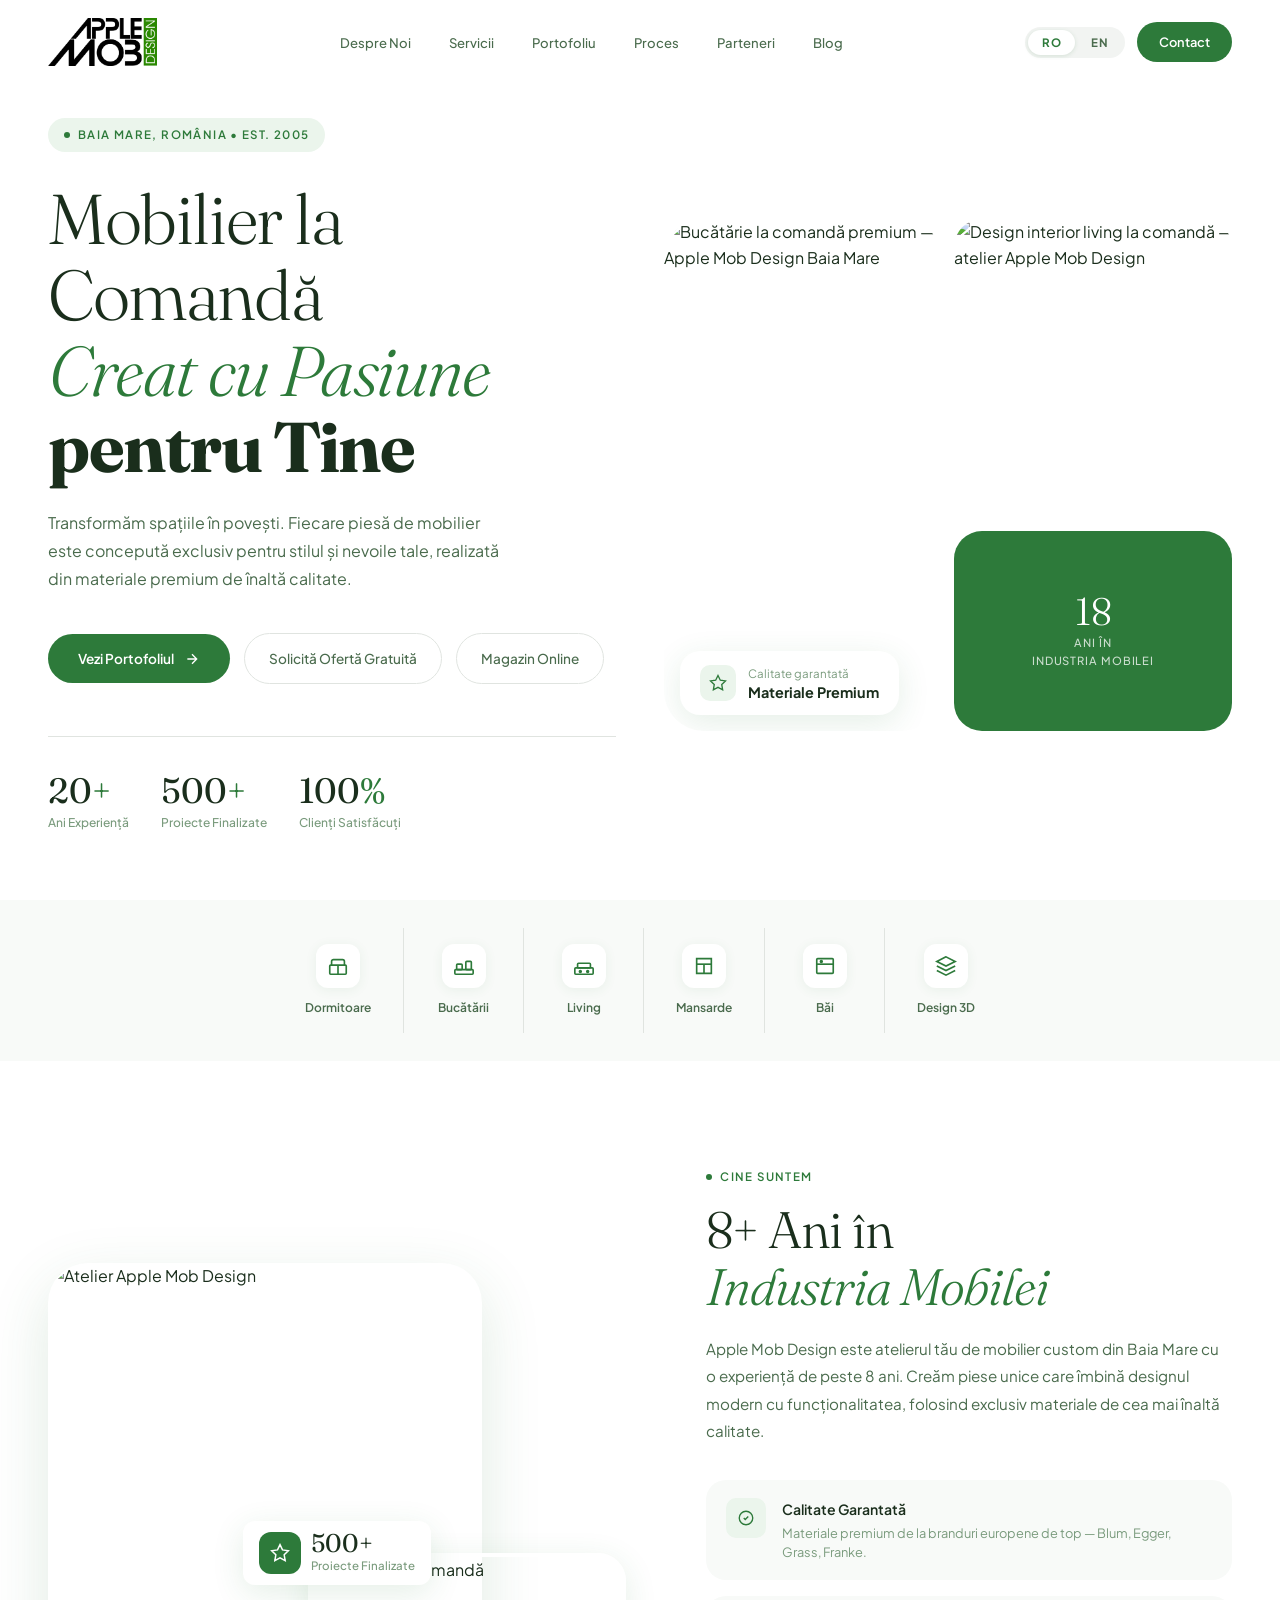
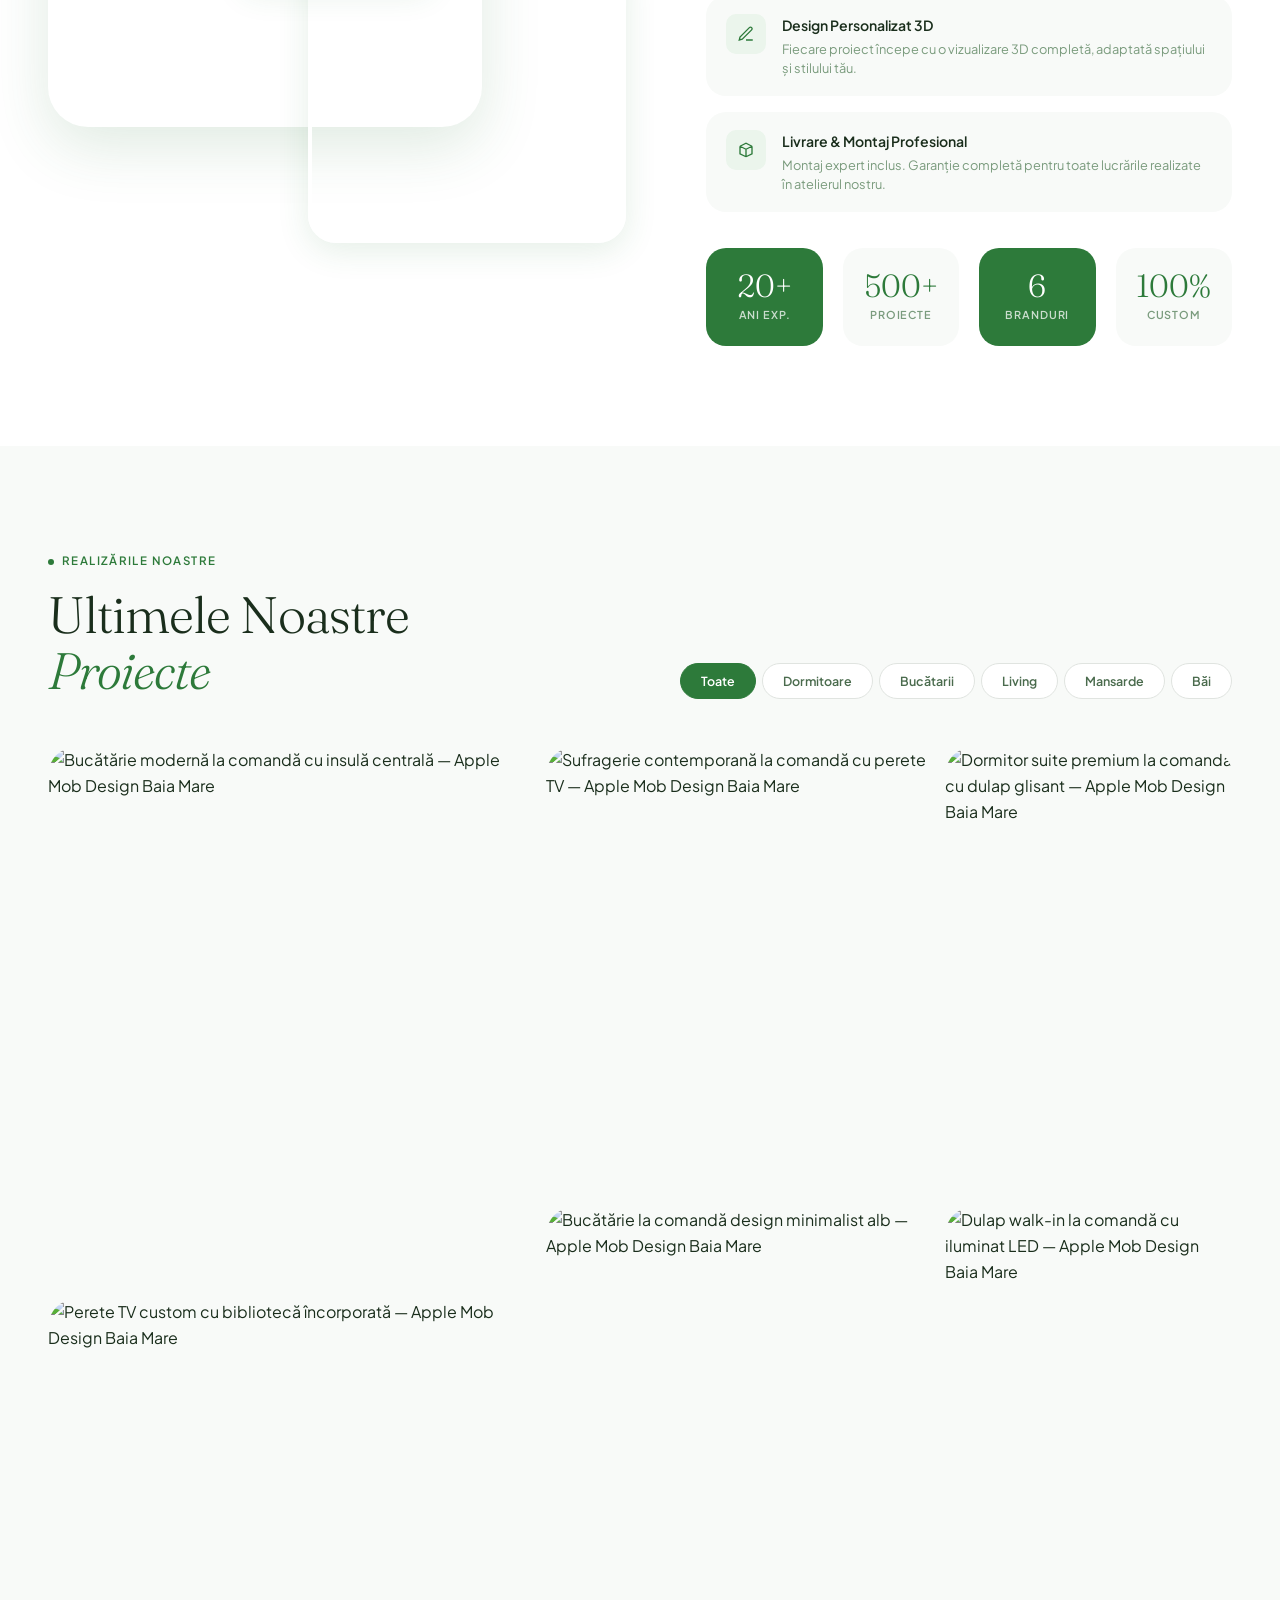
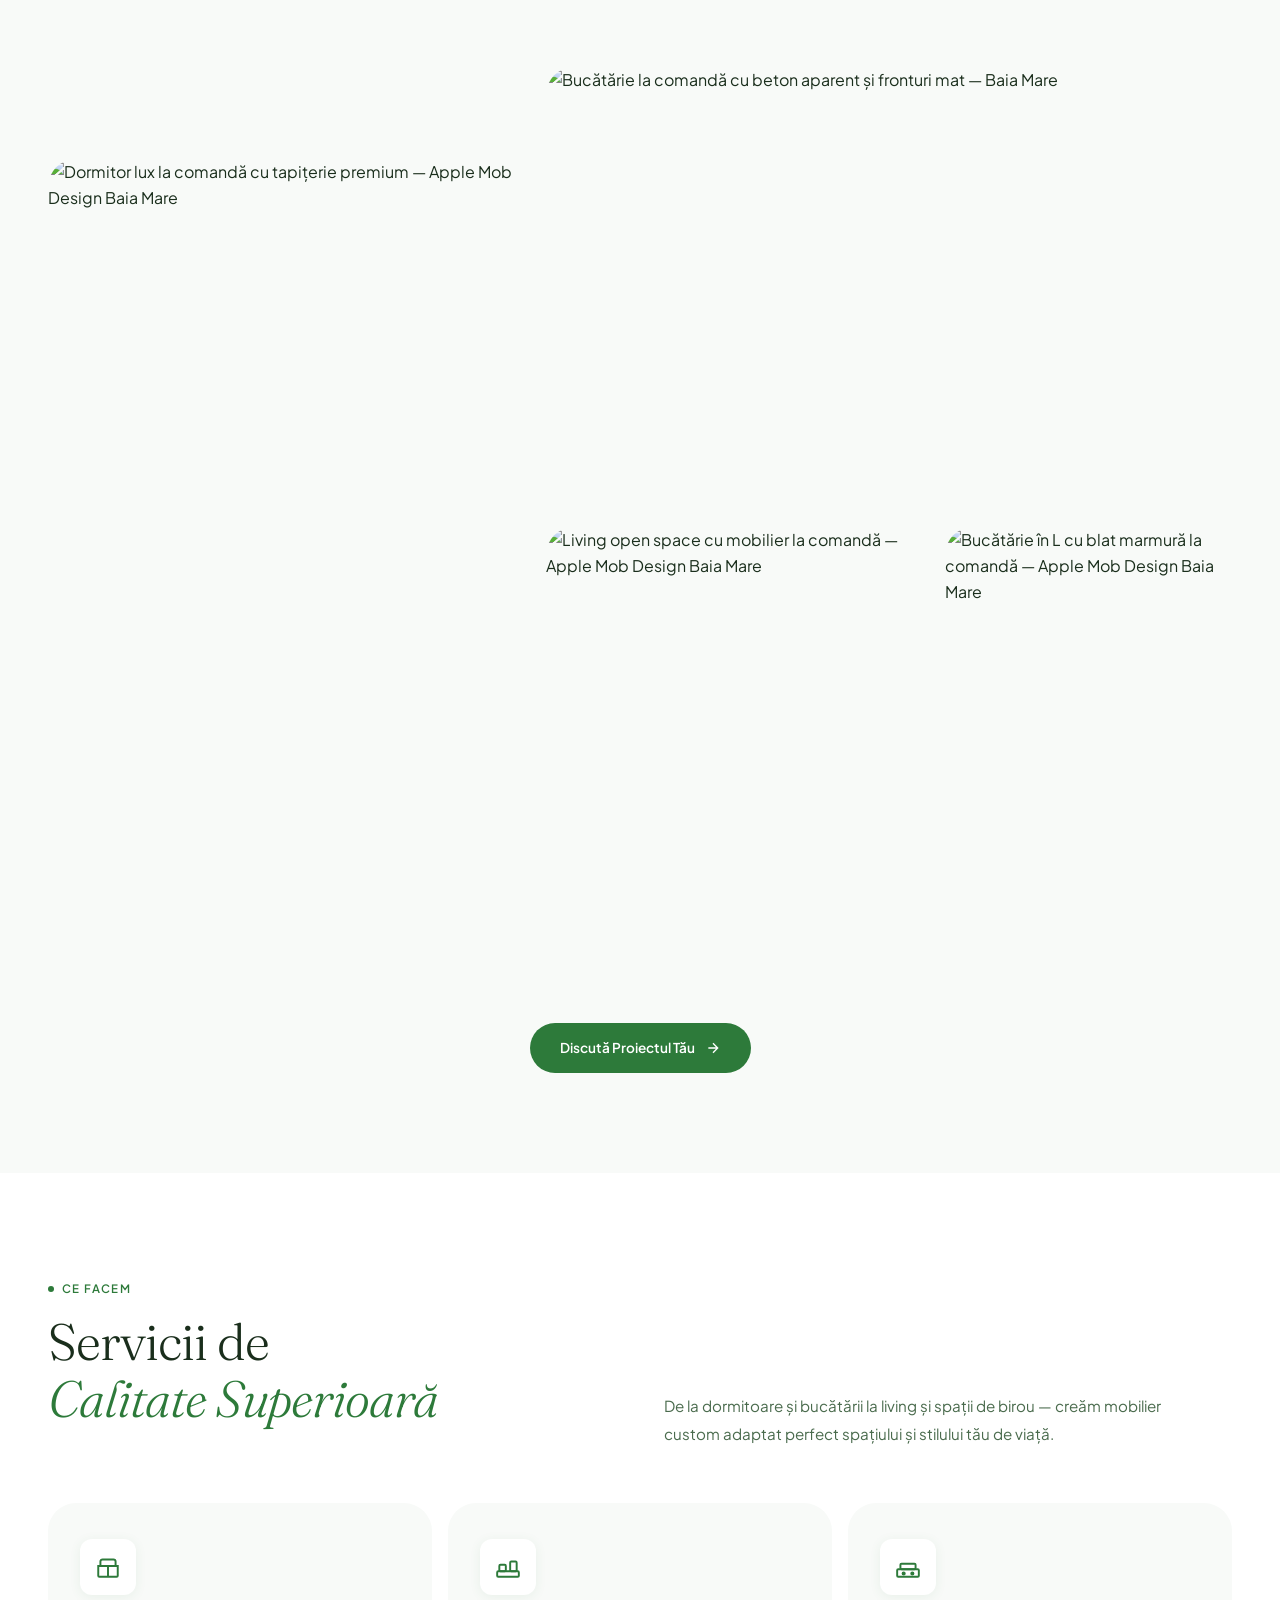
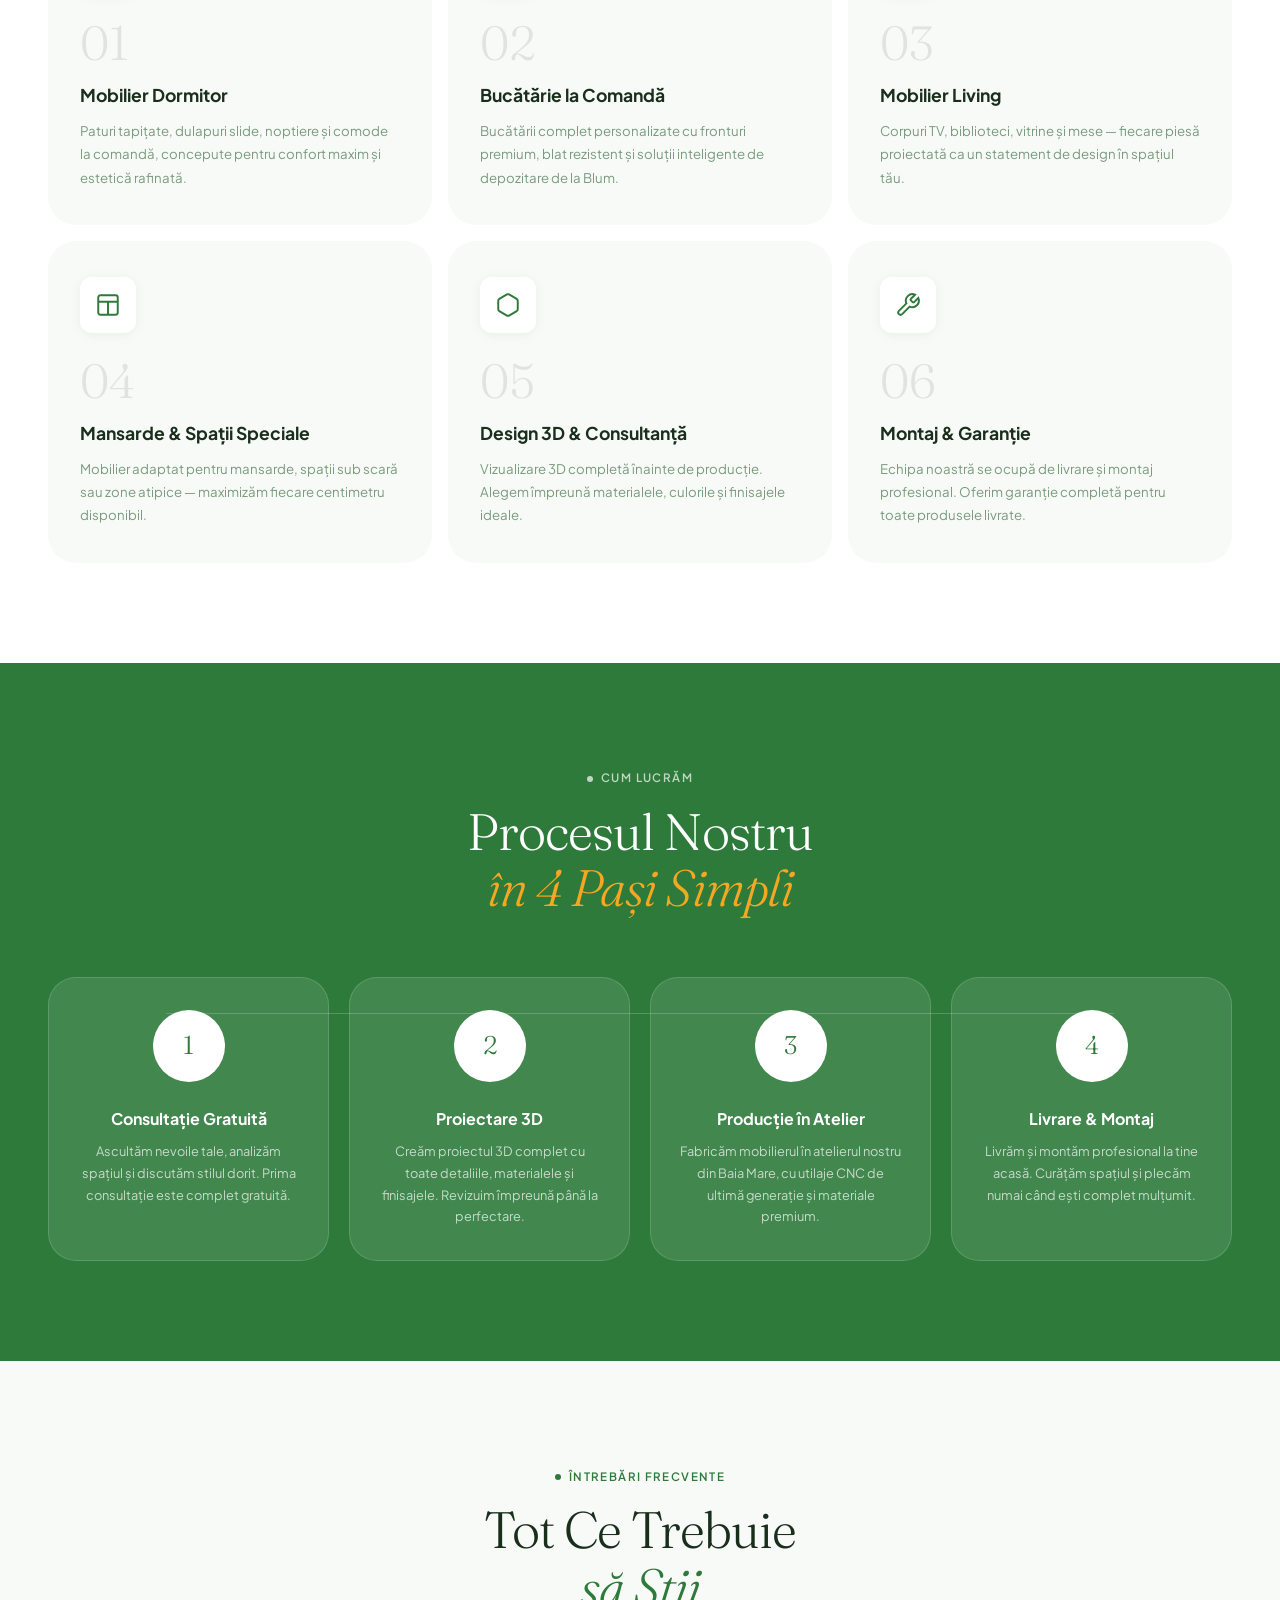
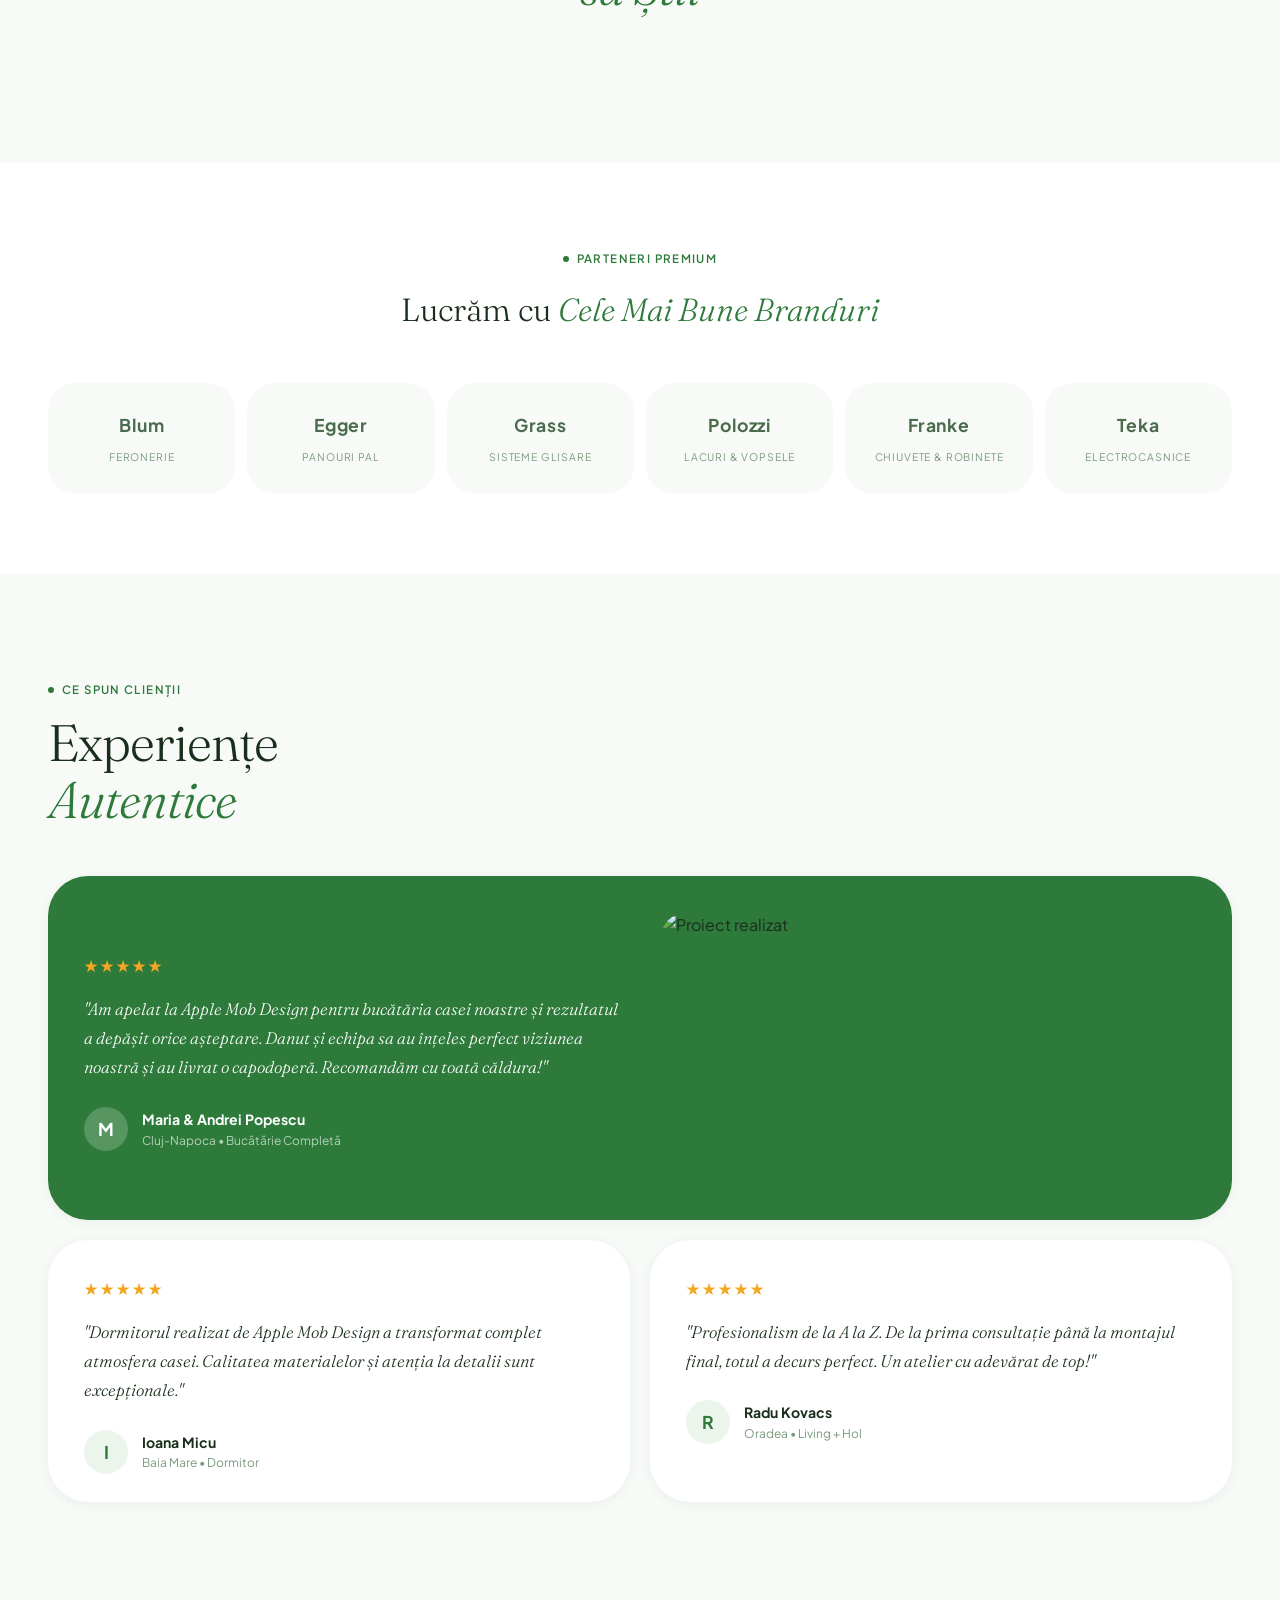
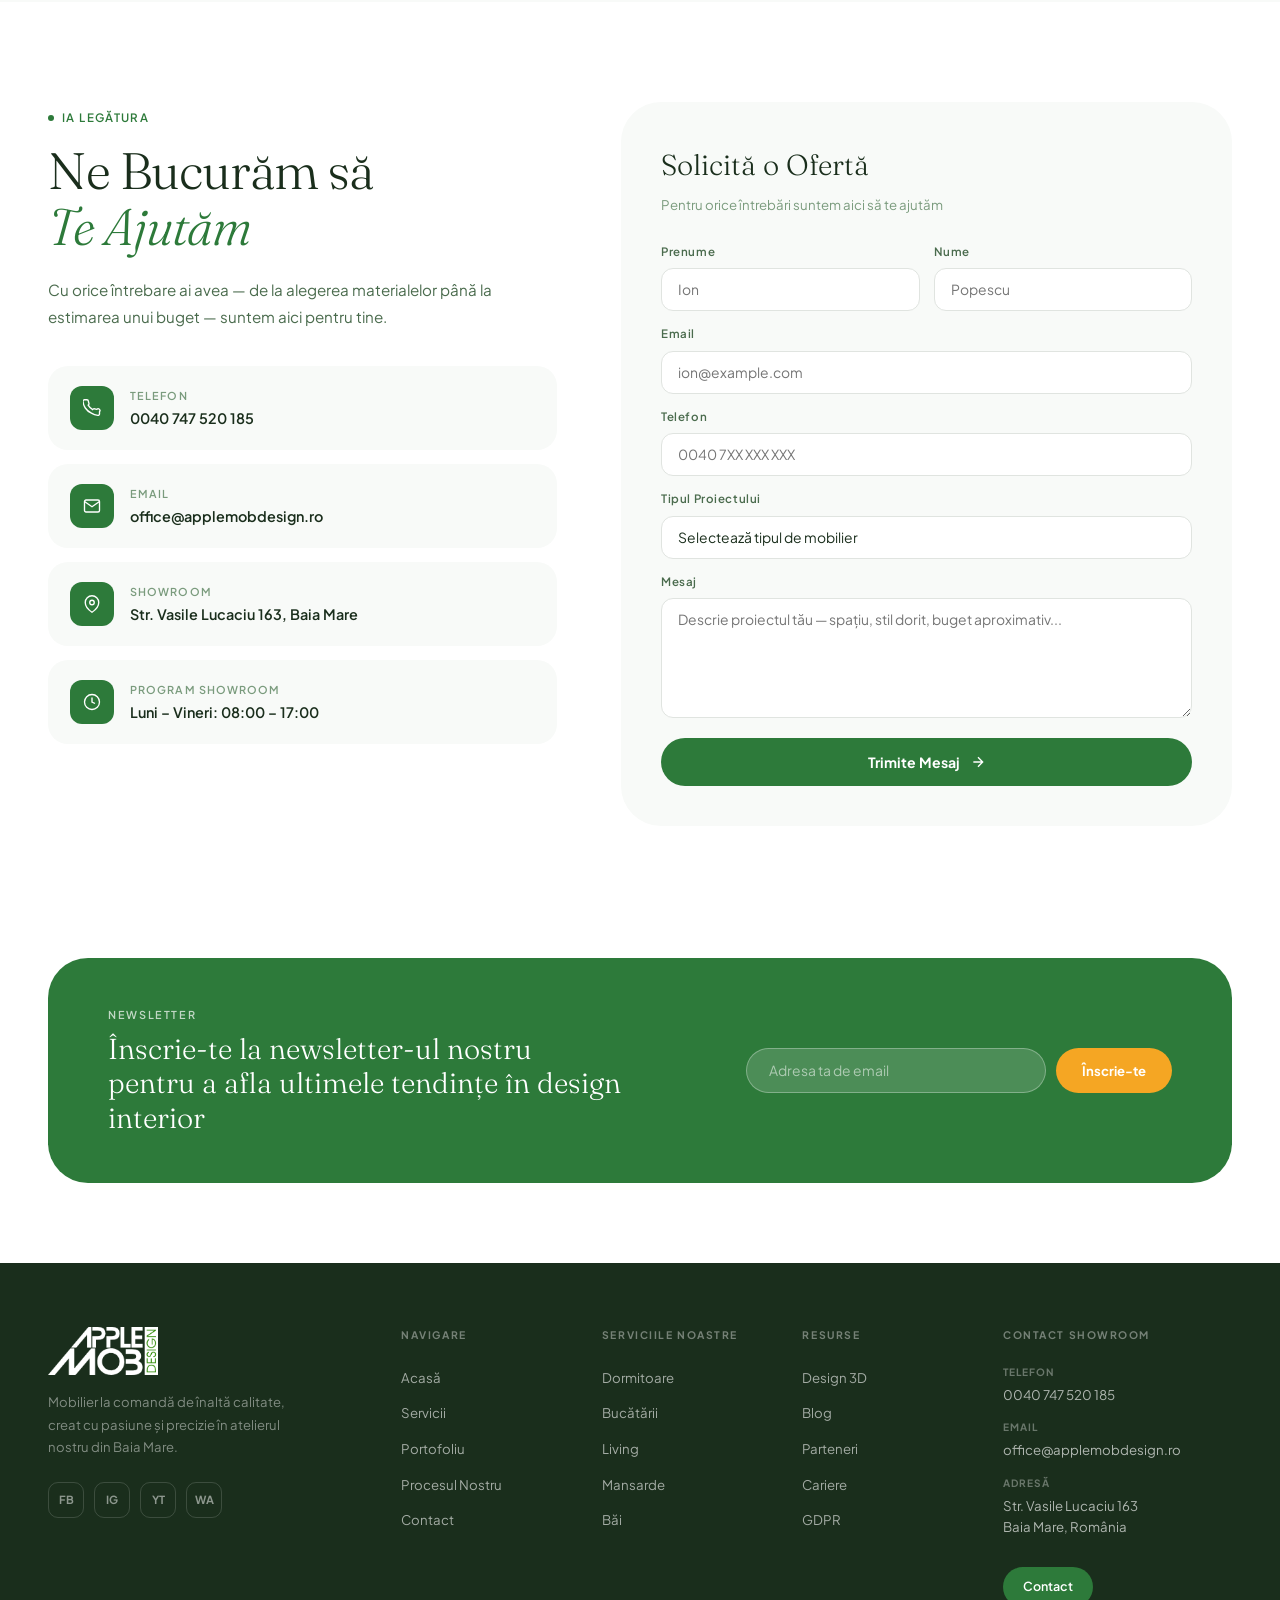
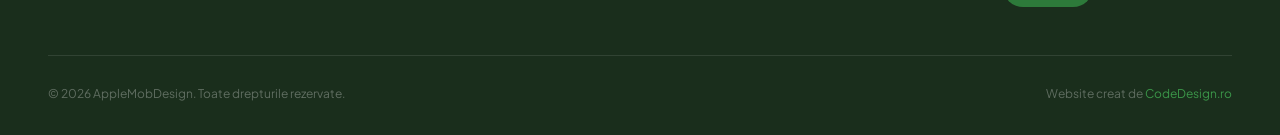
==== commit fa9a8c76: "Update index.html" ====
--- a/index.html
+++ b/index.html
@@ -310,9 +310,9 @@
       </div>
       <div class="about-right">
         <div class="section-tag reveal" data-i18n="aboutTag">Cine Suntem</div>
-        <h2 class="section-title reveal d1">20 de Ani în<br><em>Industria Mobilei</em></h2>
+        <h2 class="section-title reveal d1">8+ Ani în<br><em>Industria Mobilei</em></h2>
         <p class="section-body reveal d2">
-          Apple Mob Design este atelierul tău de mobilier custom din Baia Mare cu o experiență de peste 20 de ani. Creăm piese unice care îmbină designul modern cu funcționalitatea, folosind exclusiv materiale de cea mai înaltă calitate.
+          Apple Mob Design este atelierul tău de mobilier custom din Baia Mare cu o experiență de peste 8 ani. Creăm piese unice care îmbină designul modern cu funcționalitatea, folosind exclusiv materiale de cea mai înaltă calitate.
         </p>
         <div class="about-features reveal d2">
           <div class="about-feature">
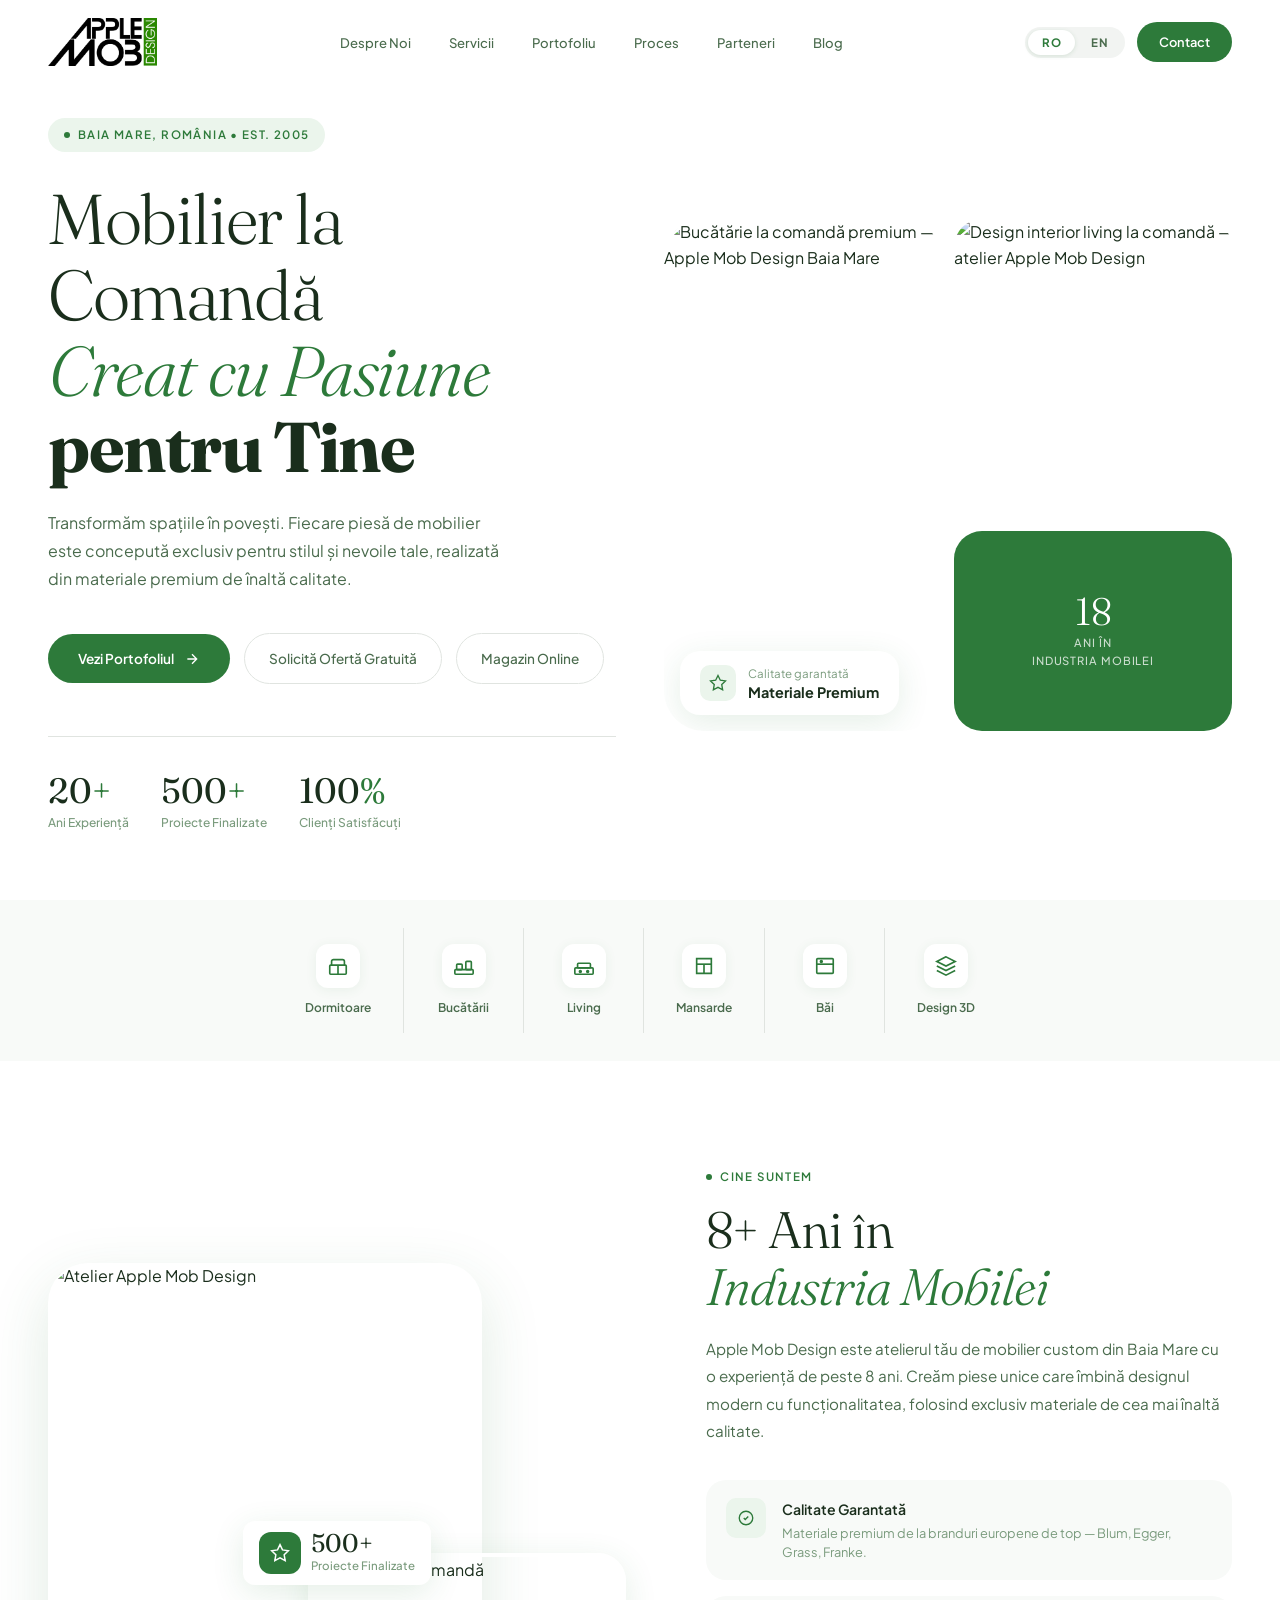
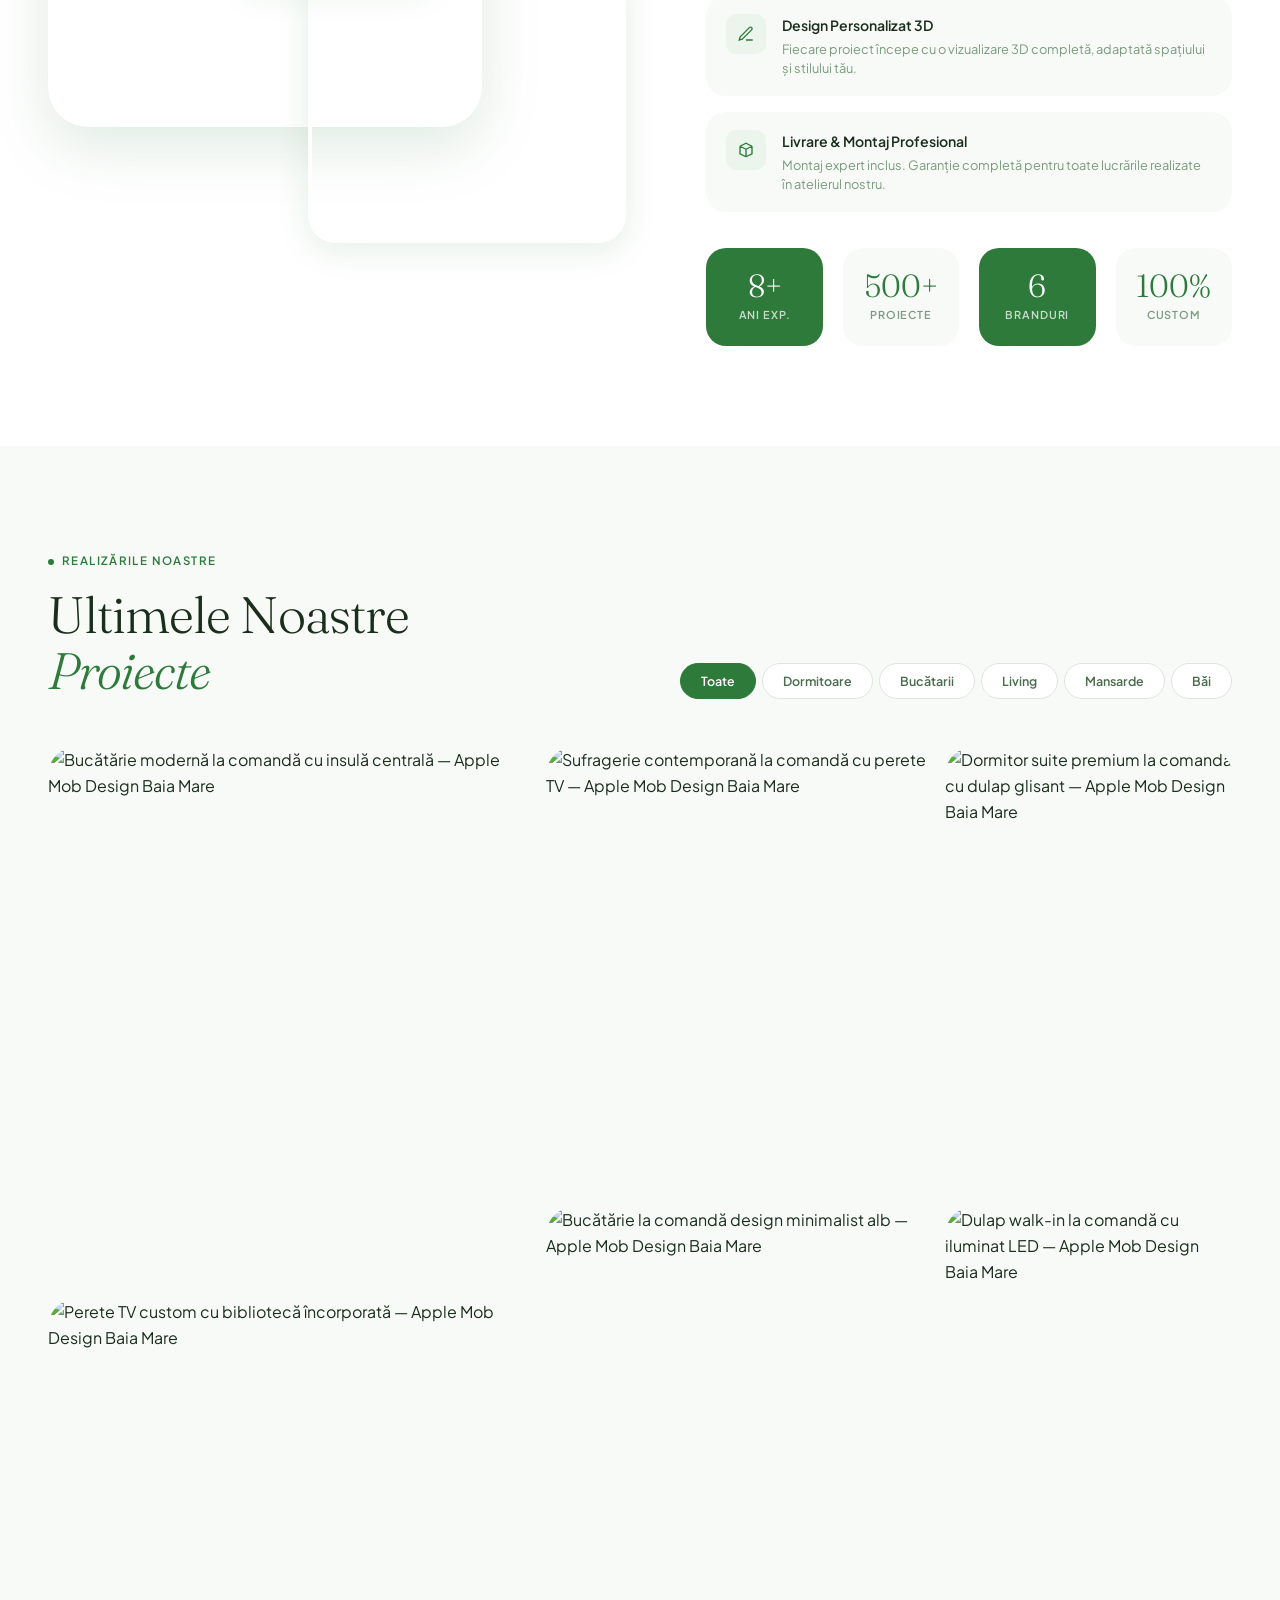
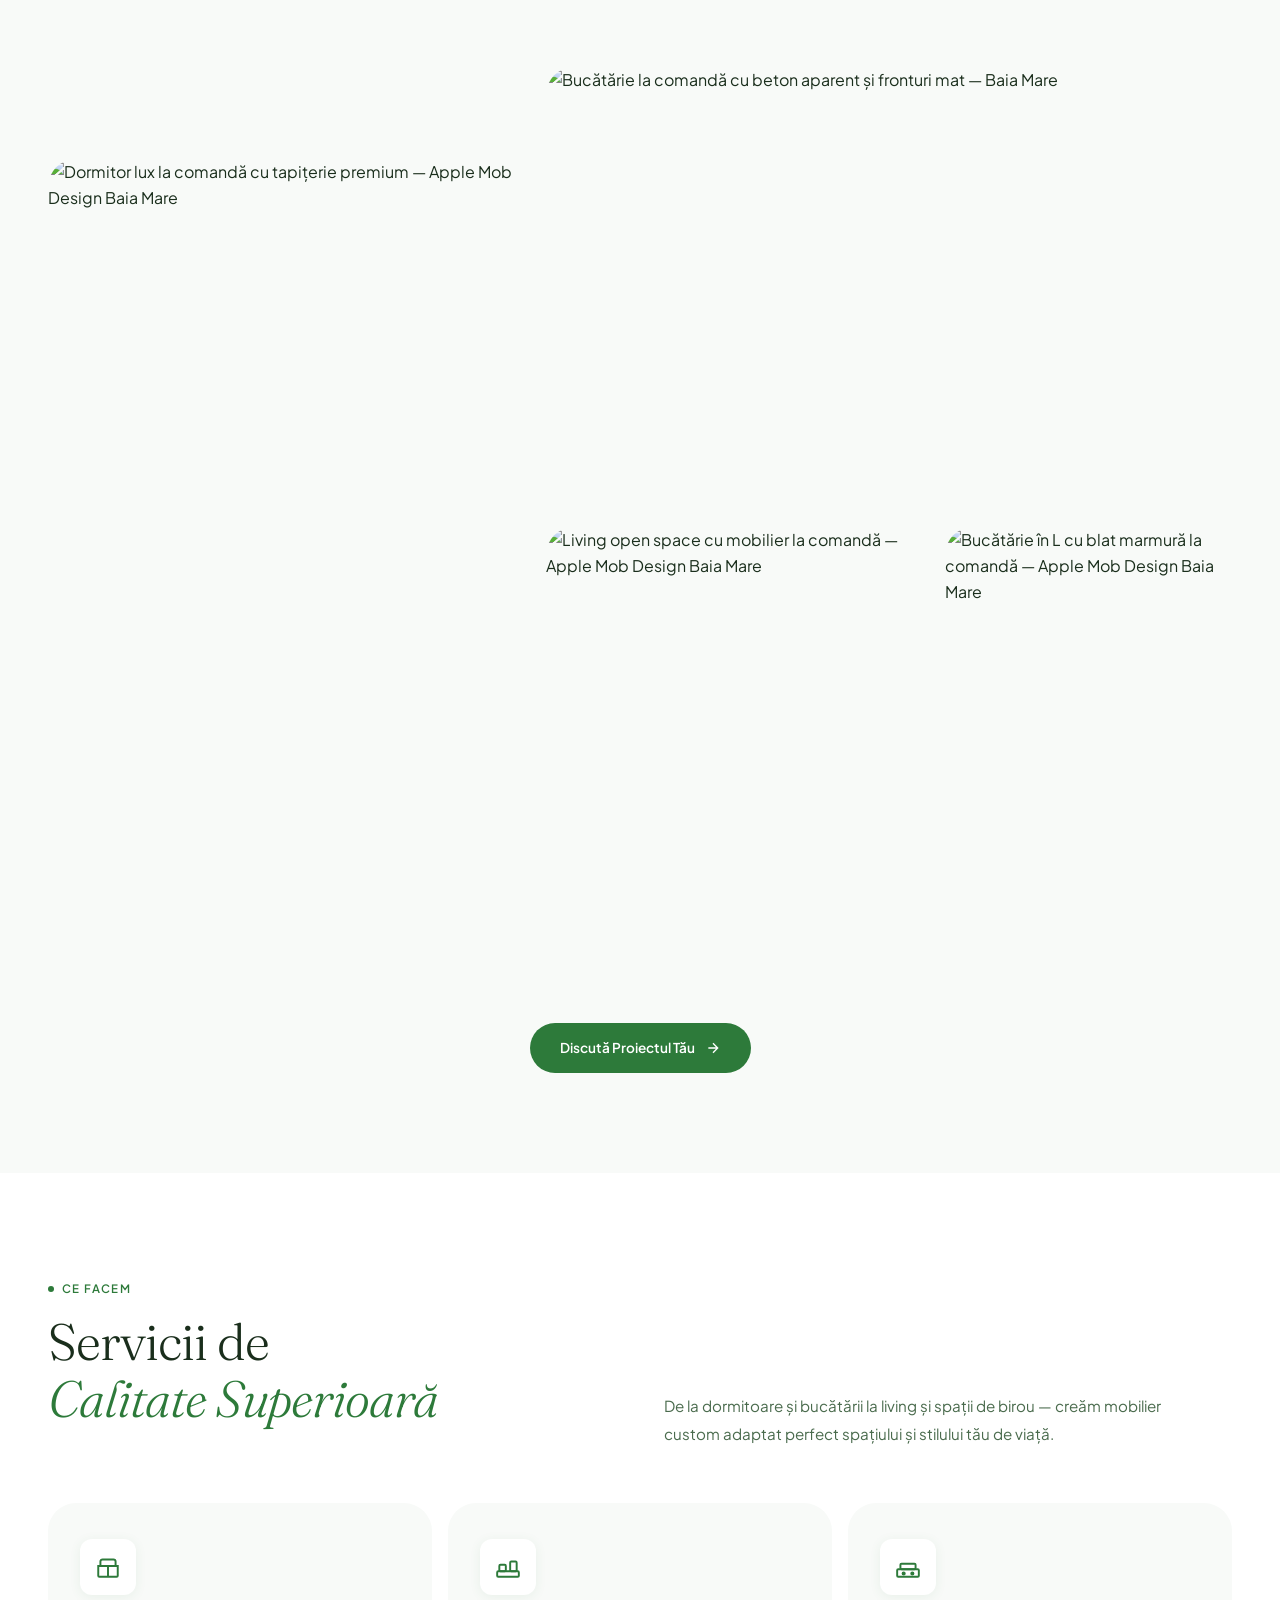
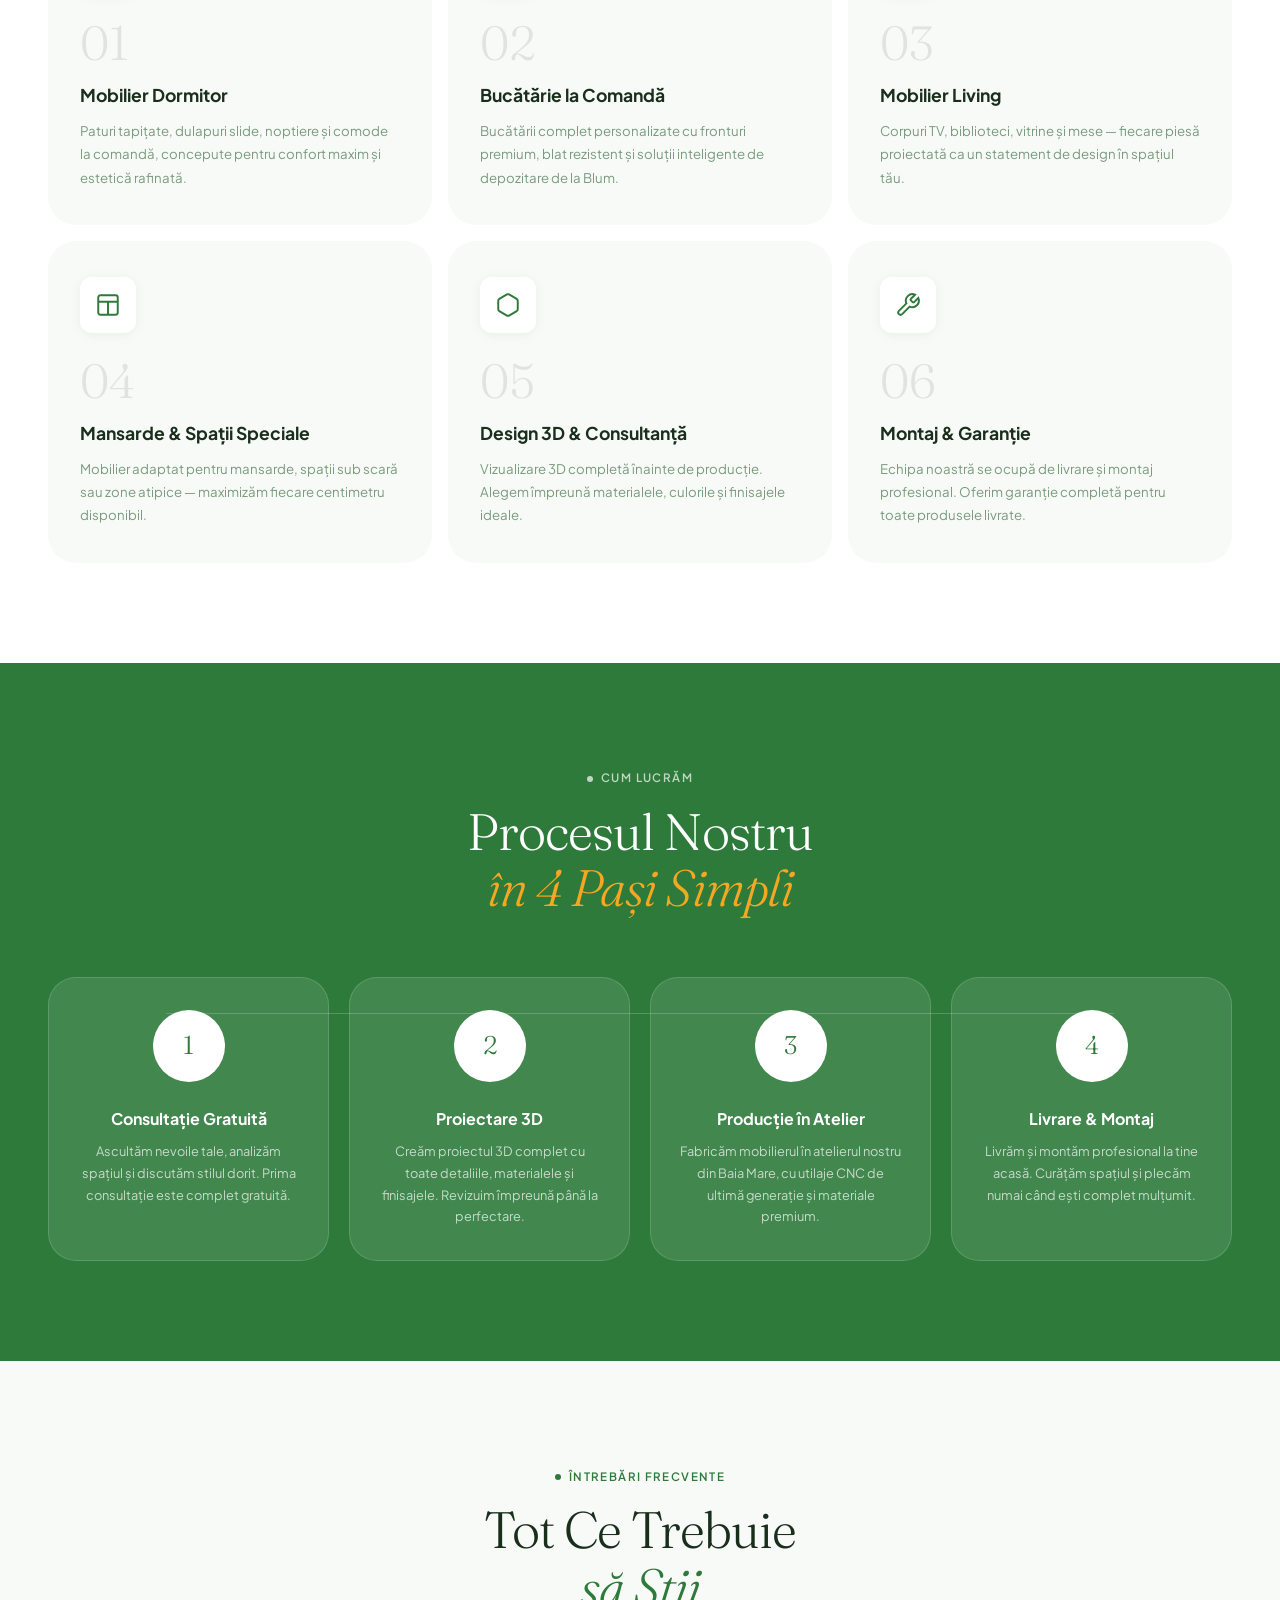
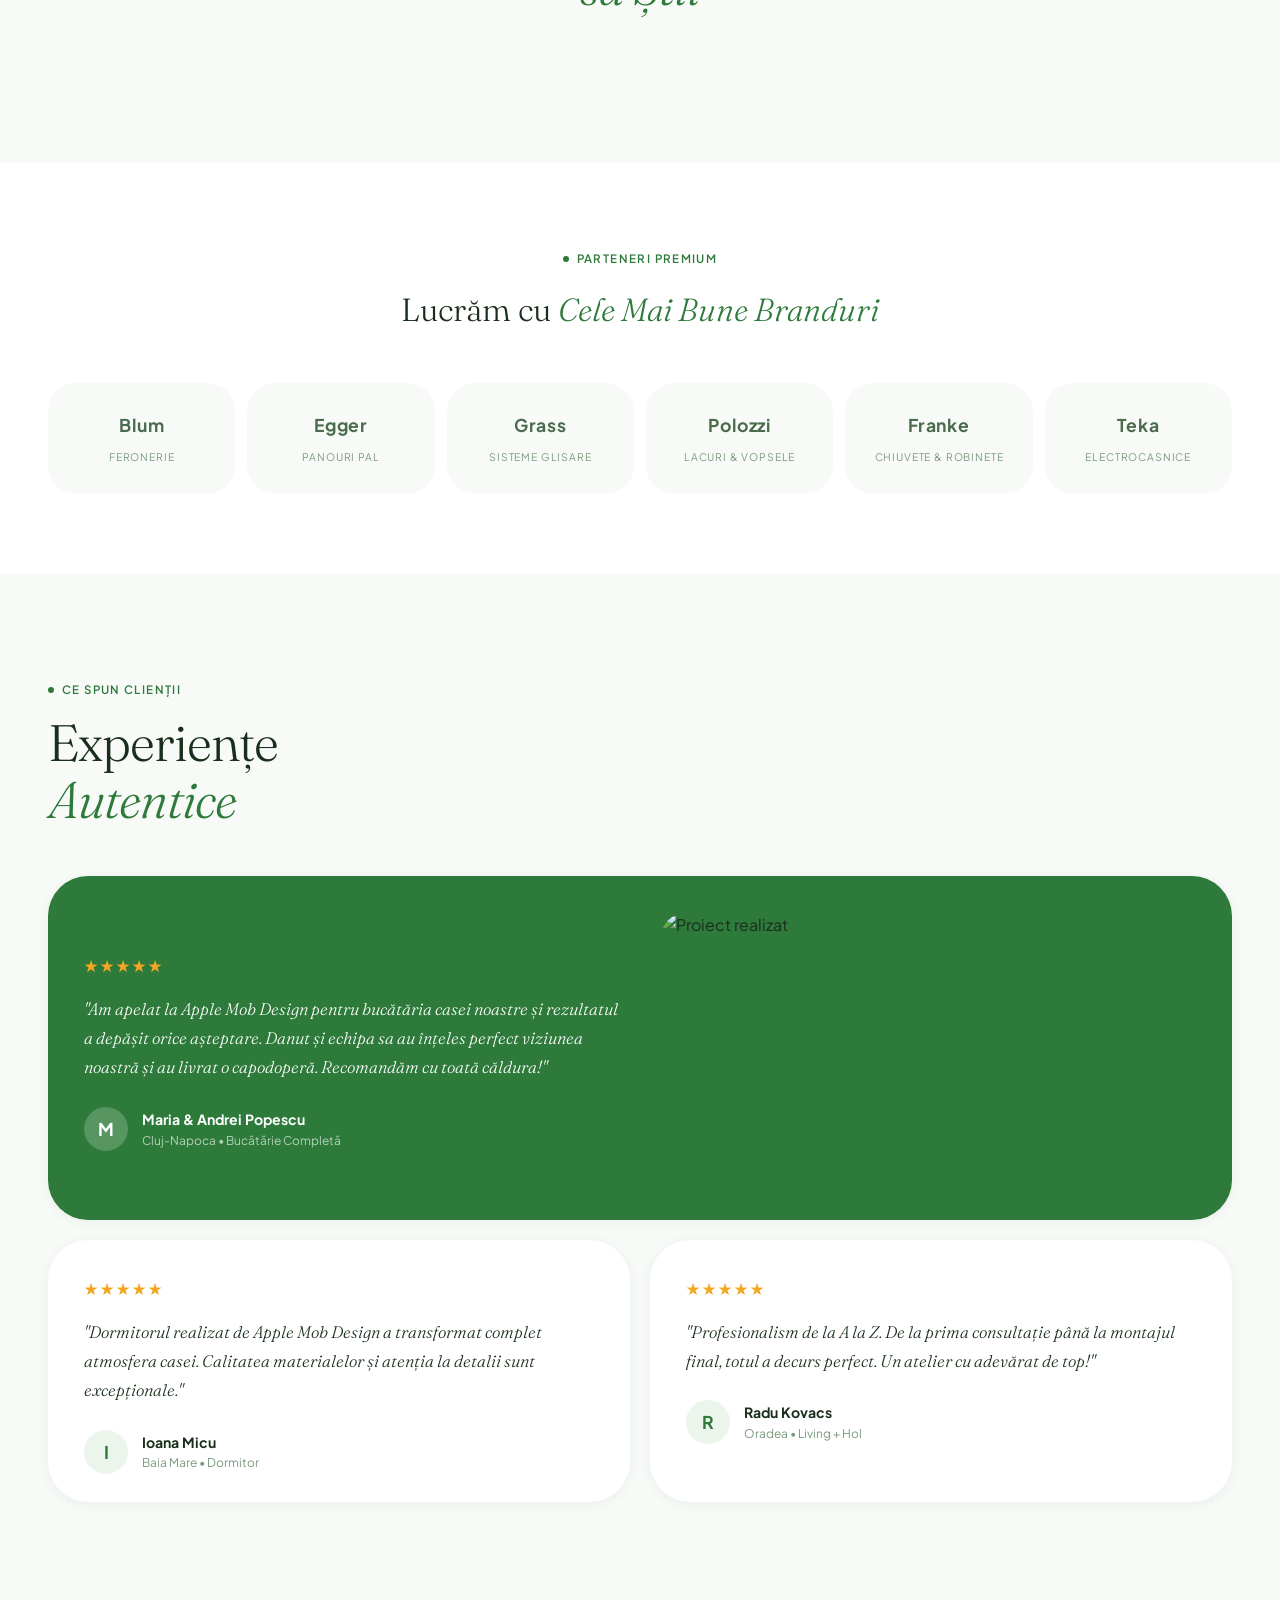
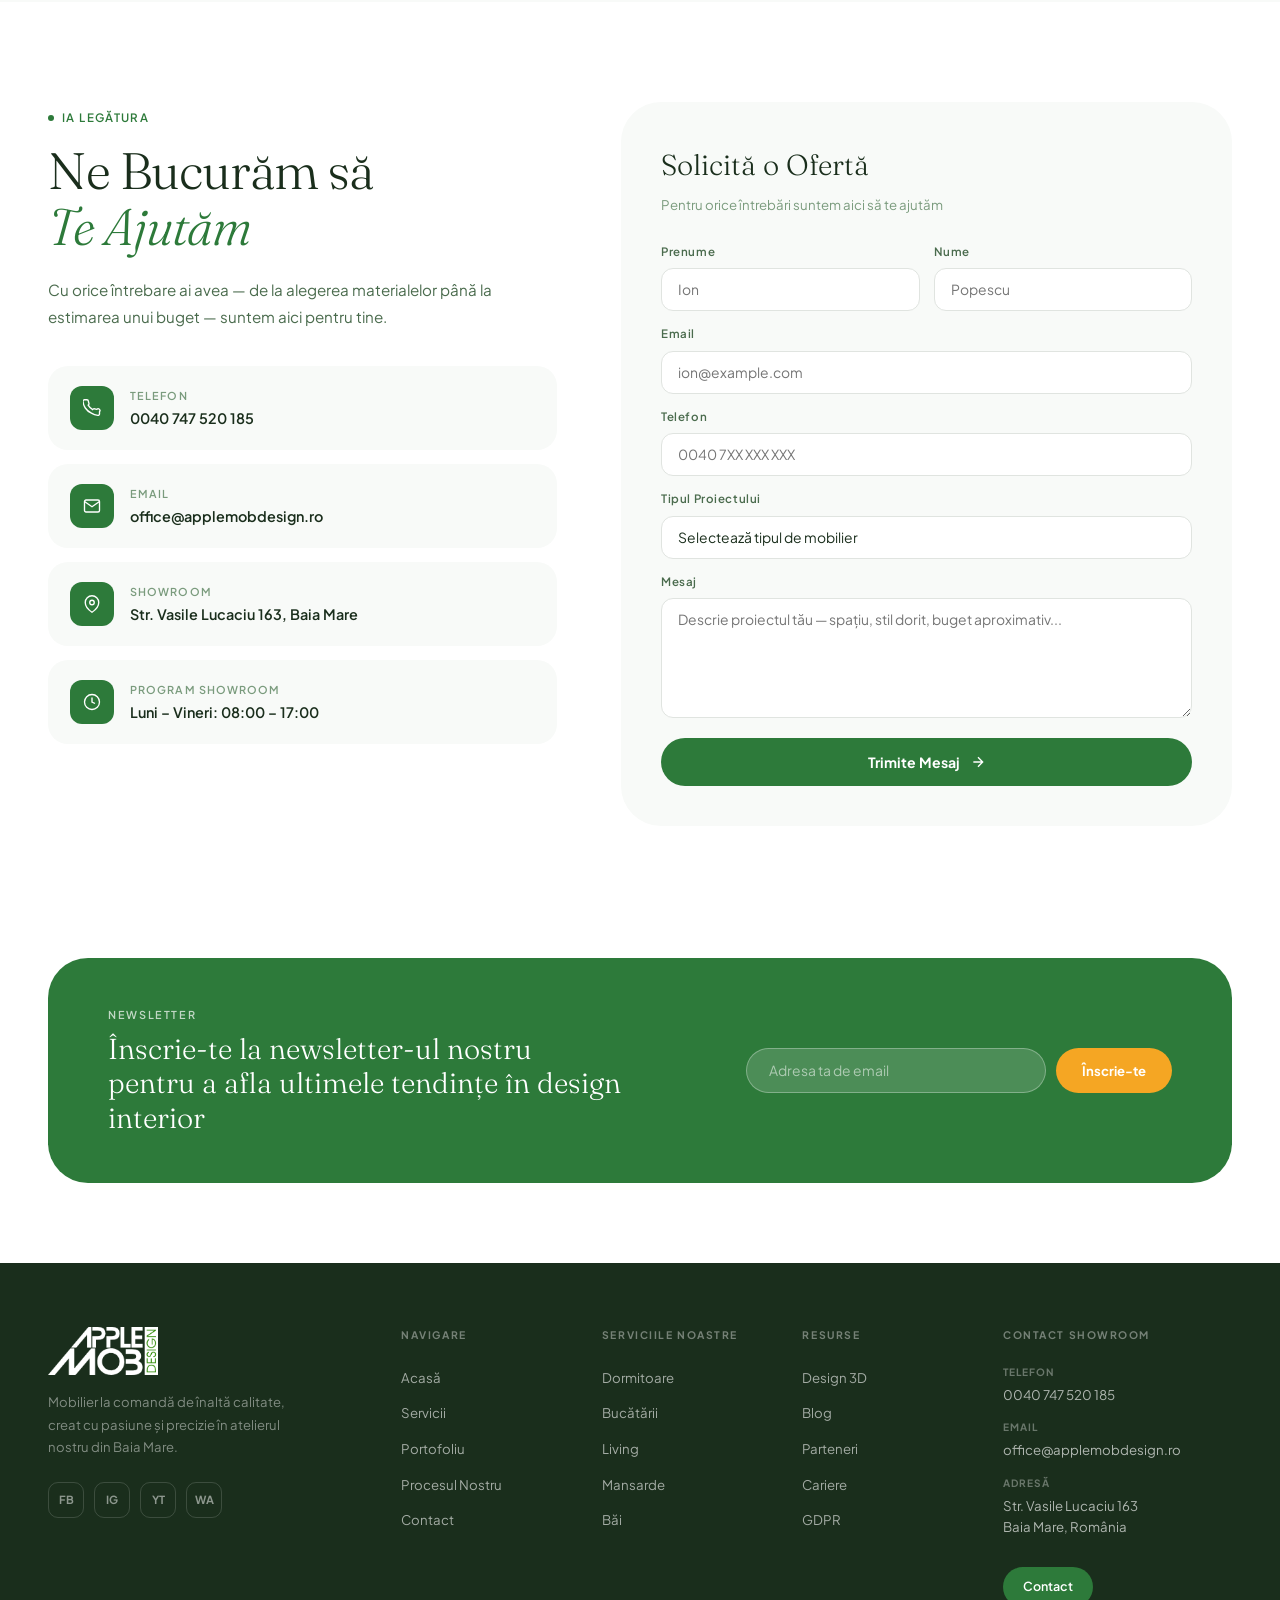
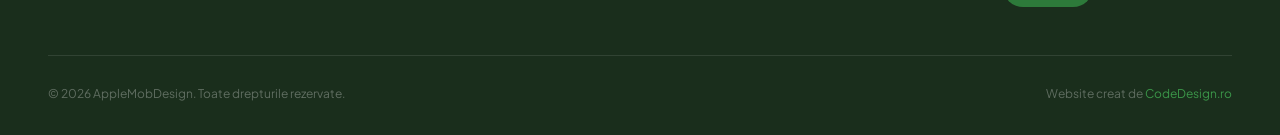
==== commit c9fcd09a: "Update statistic value from 20 to 8" ====
--- a/index.html
+++ b/index.html
@@ -345,7 +345,7 @@
         </div>
         <div class="about-stats-row reveal d3">
           <div class="about-stat-card">
-            <div class="asc-num">20+</div>
+            <div class="asc-num">8+</div>
             <div class="asc-label">Ani Exp.</div>
           </div>
           <div class="about-stat-card">
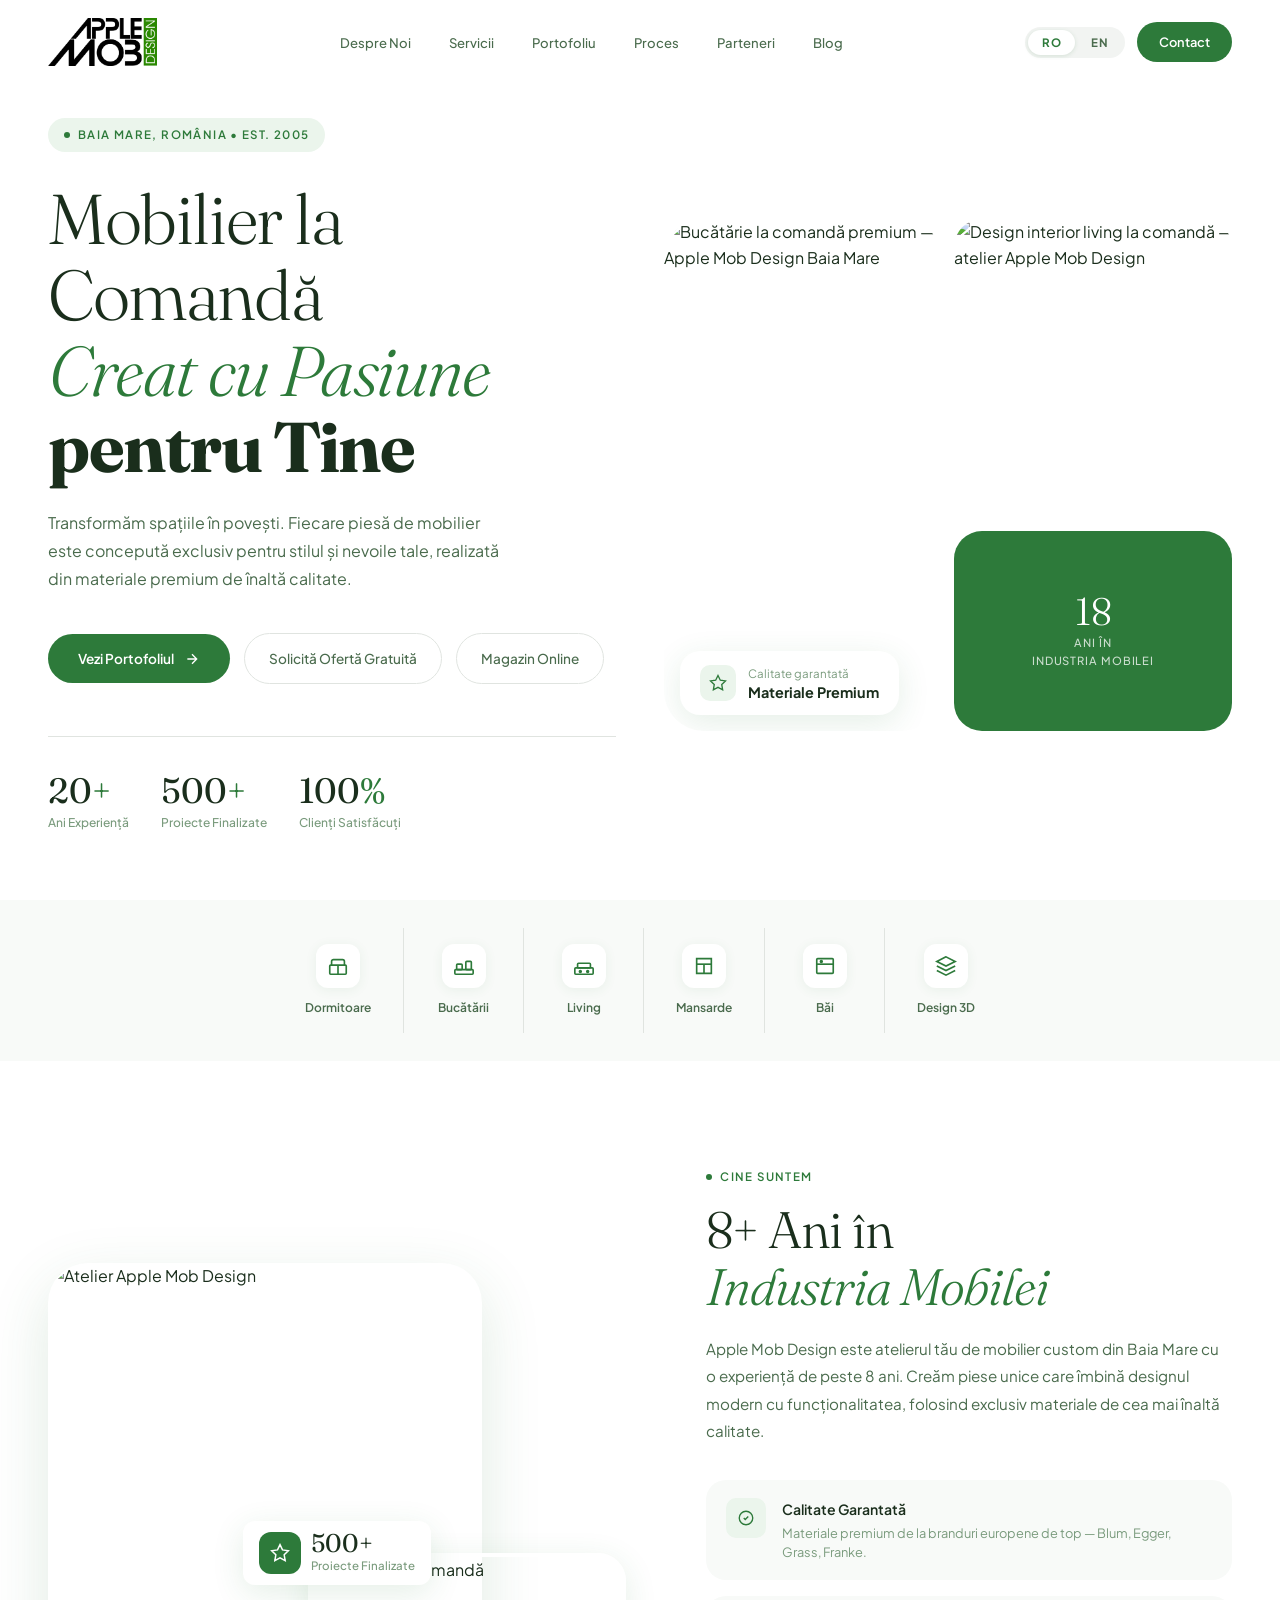
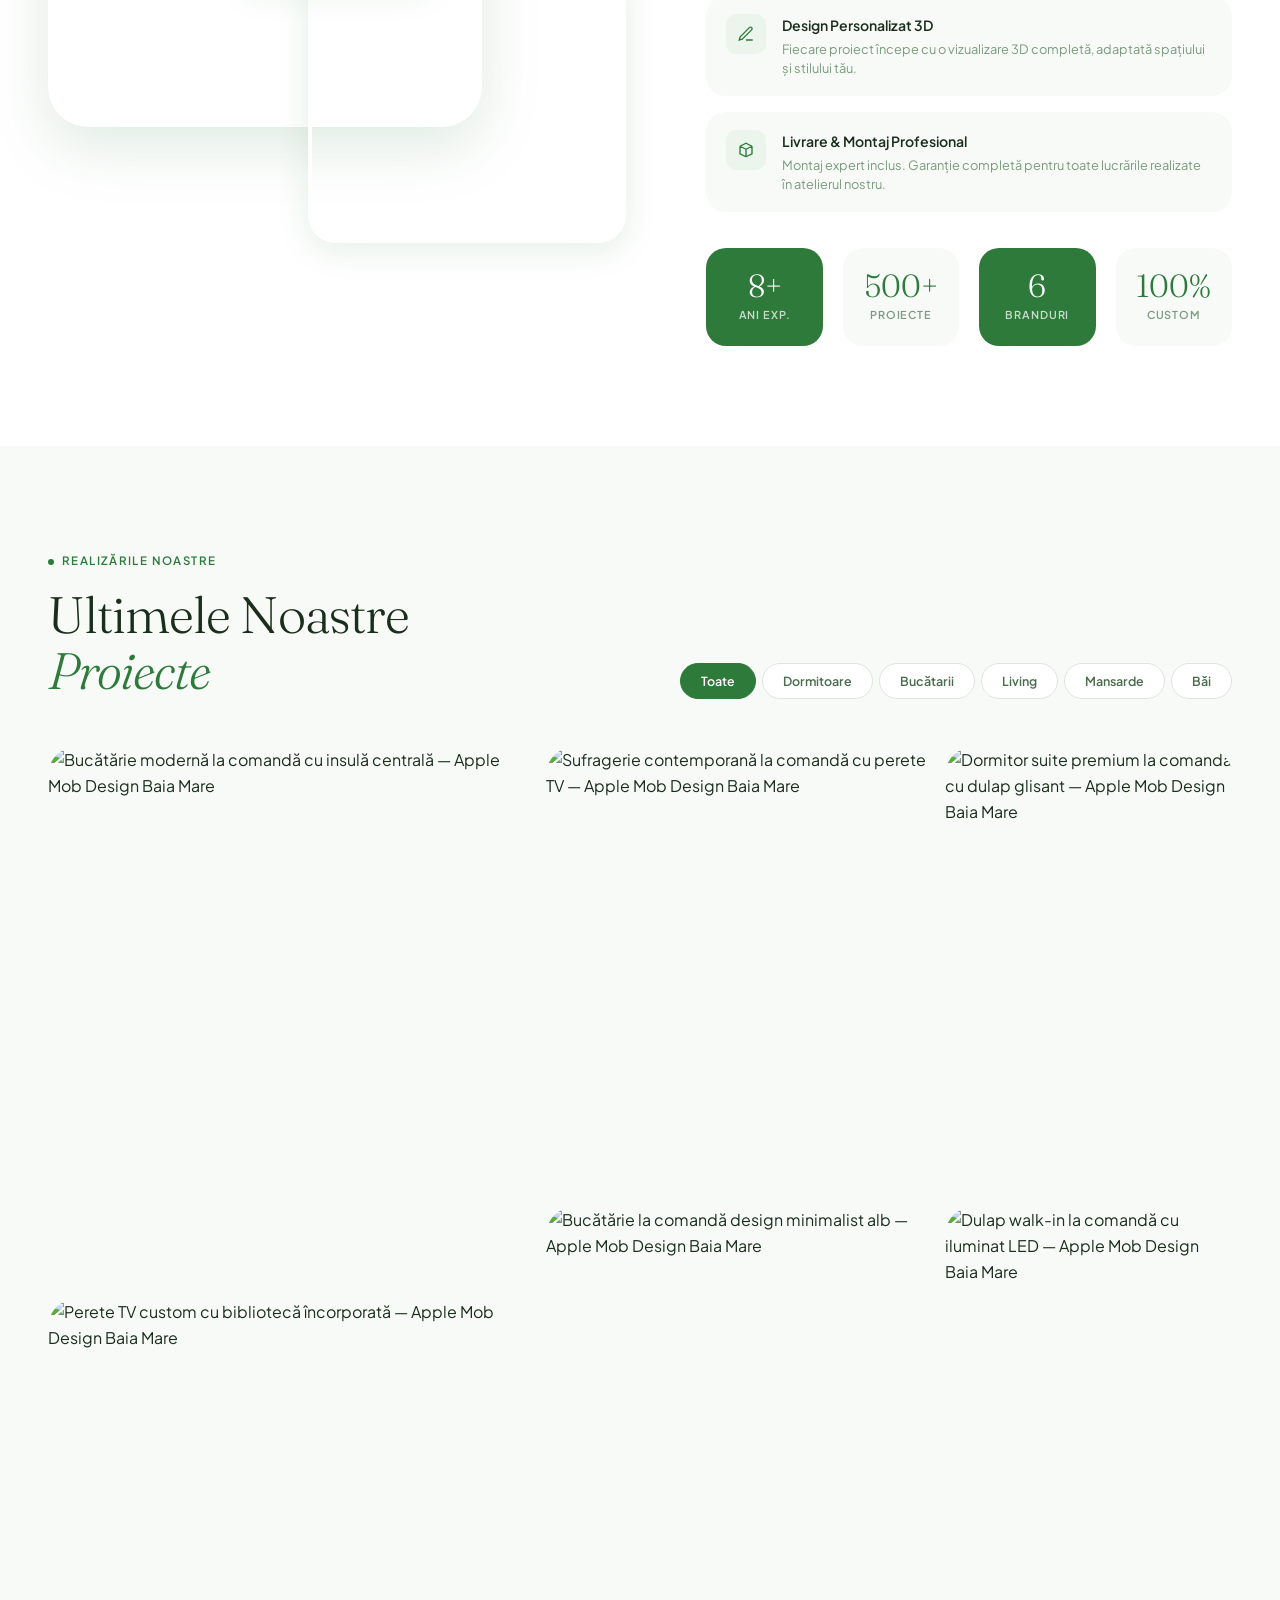
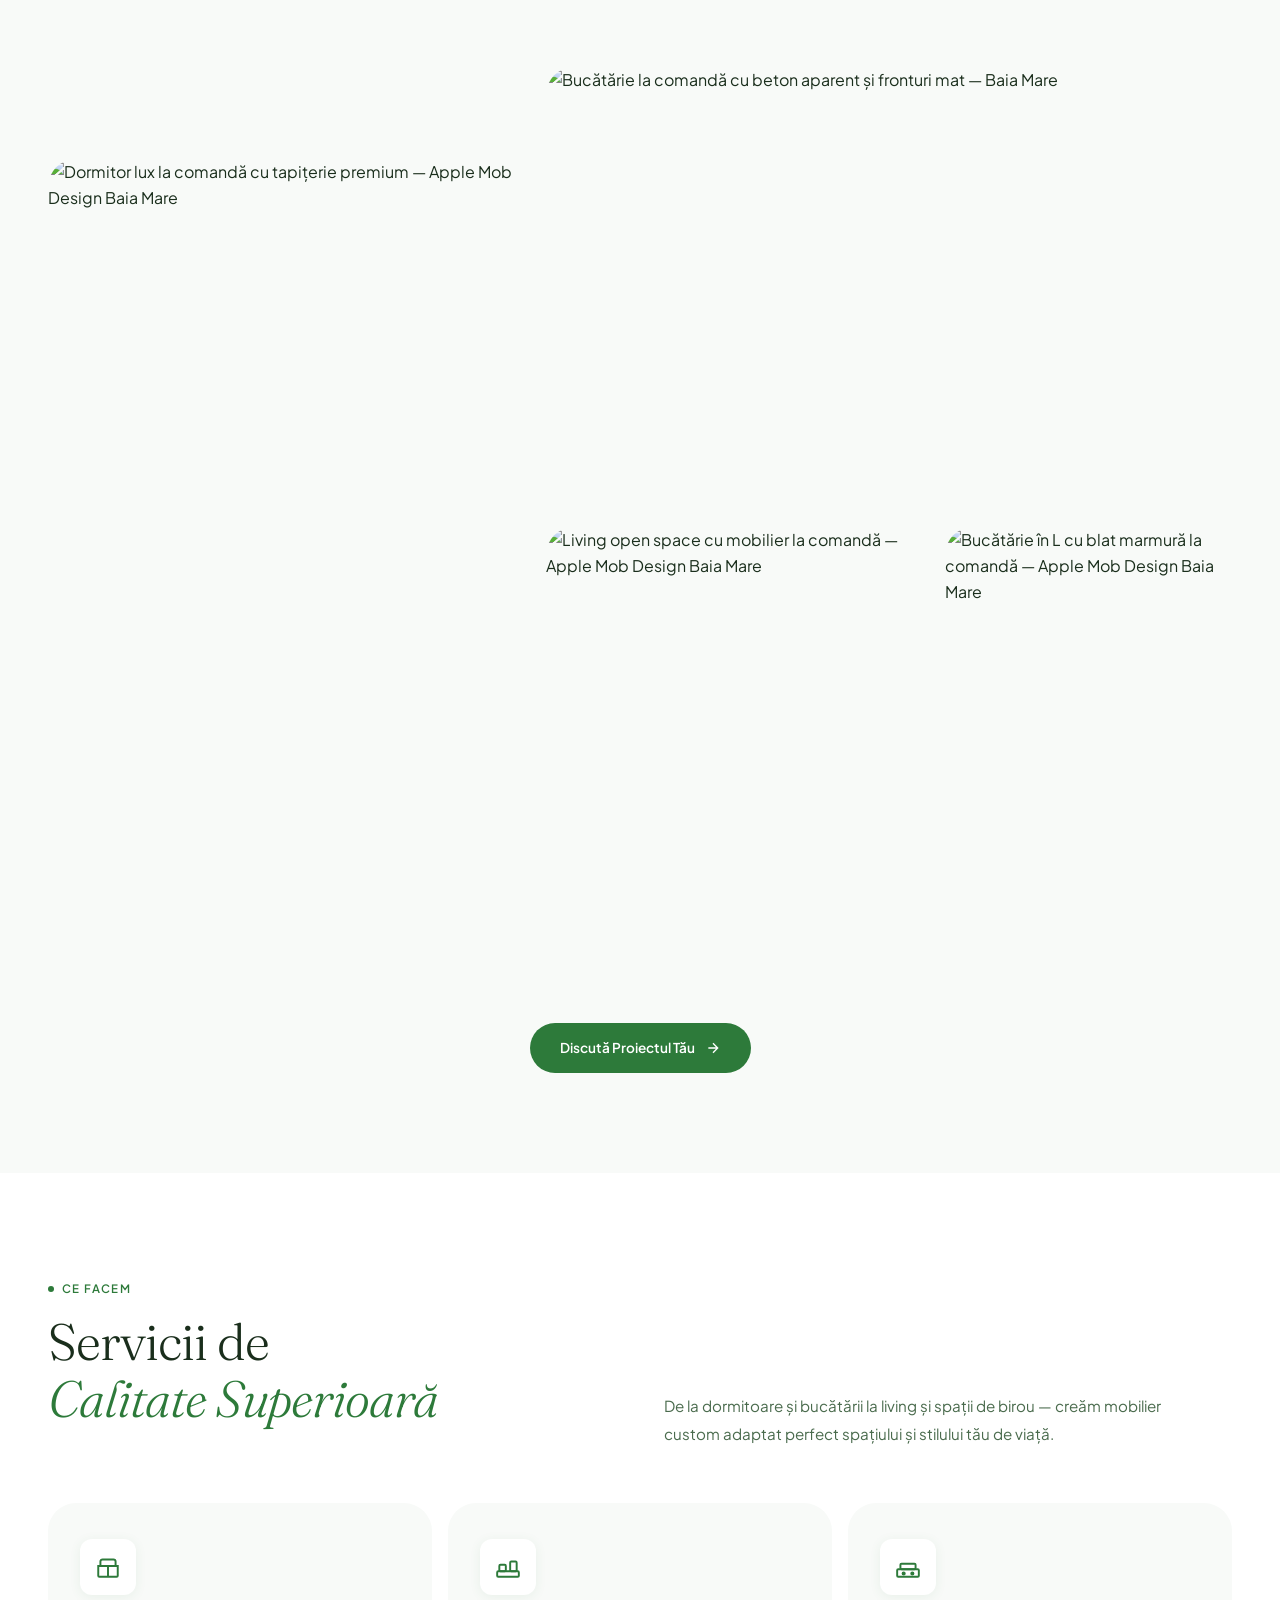
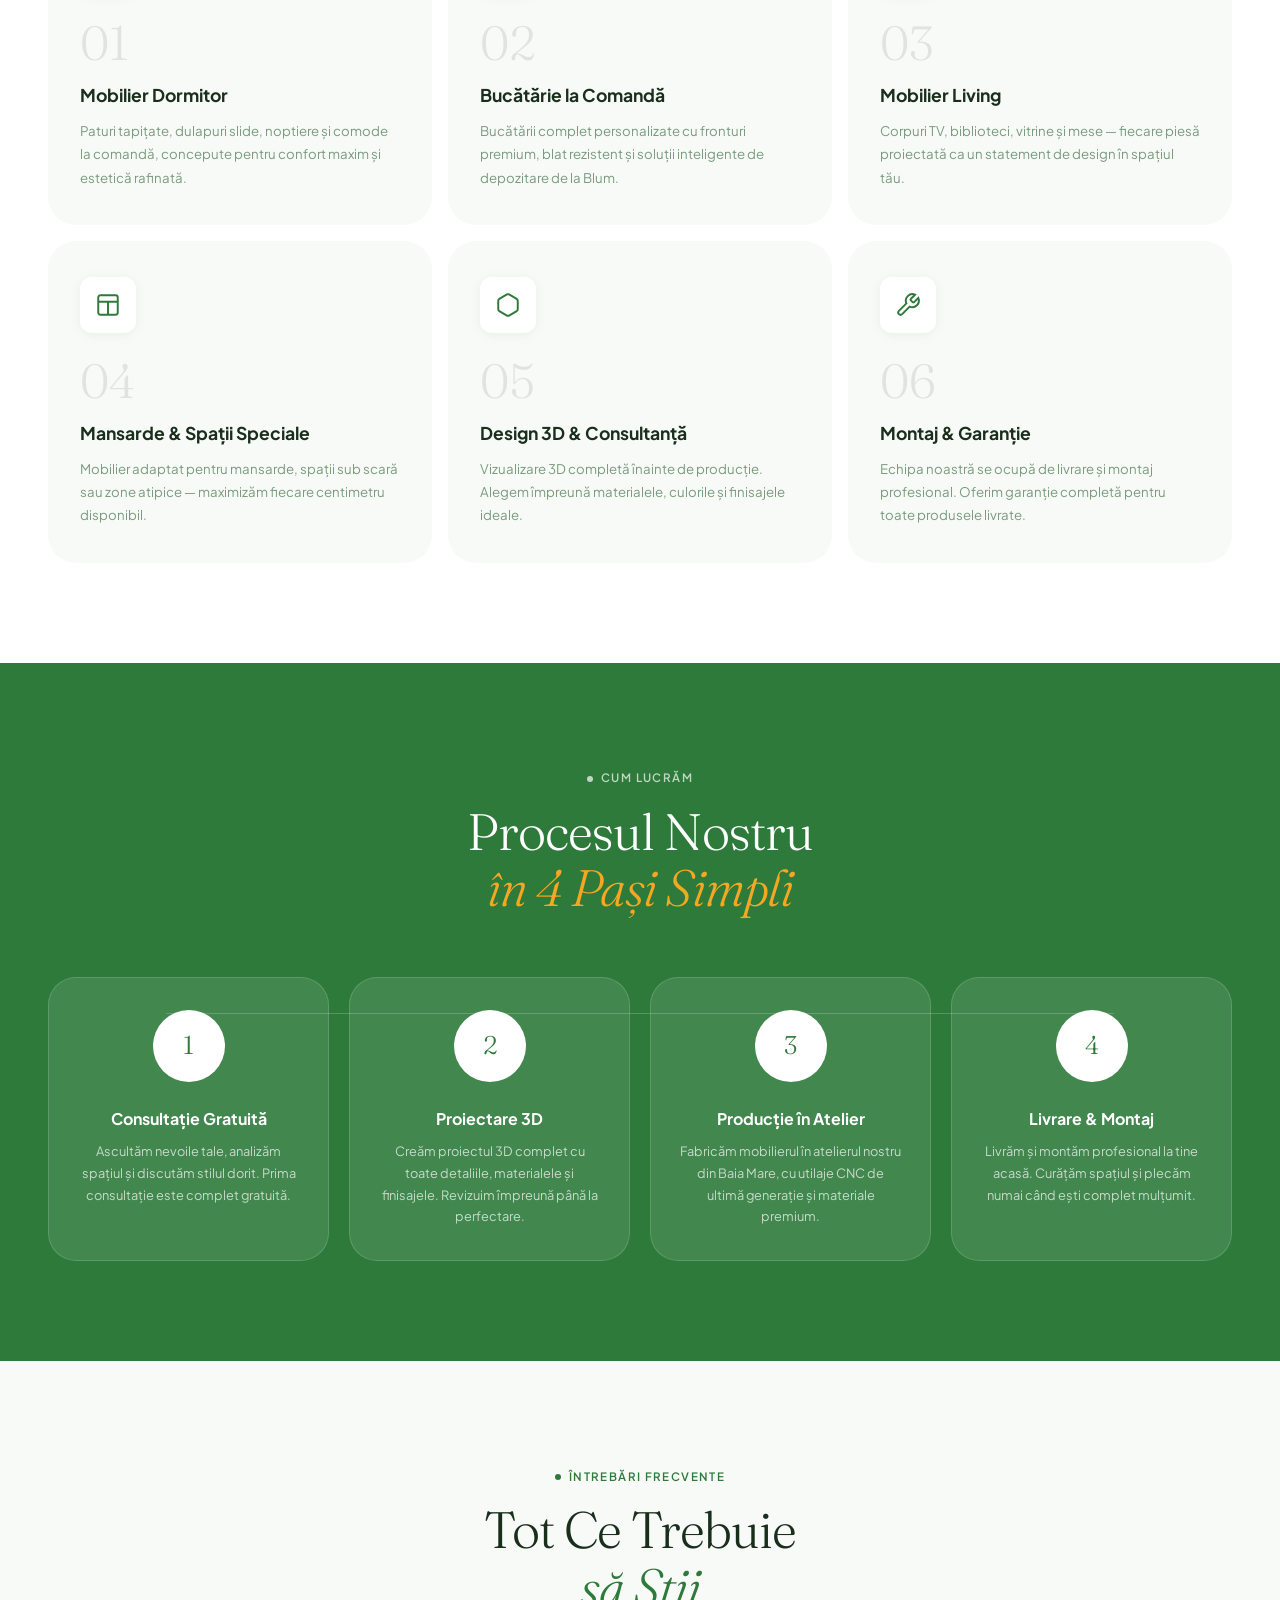
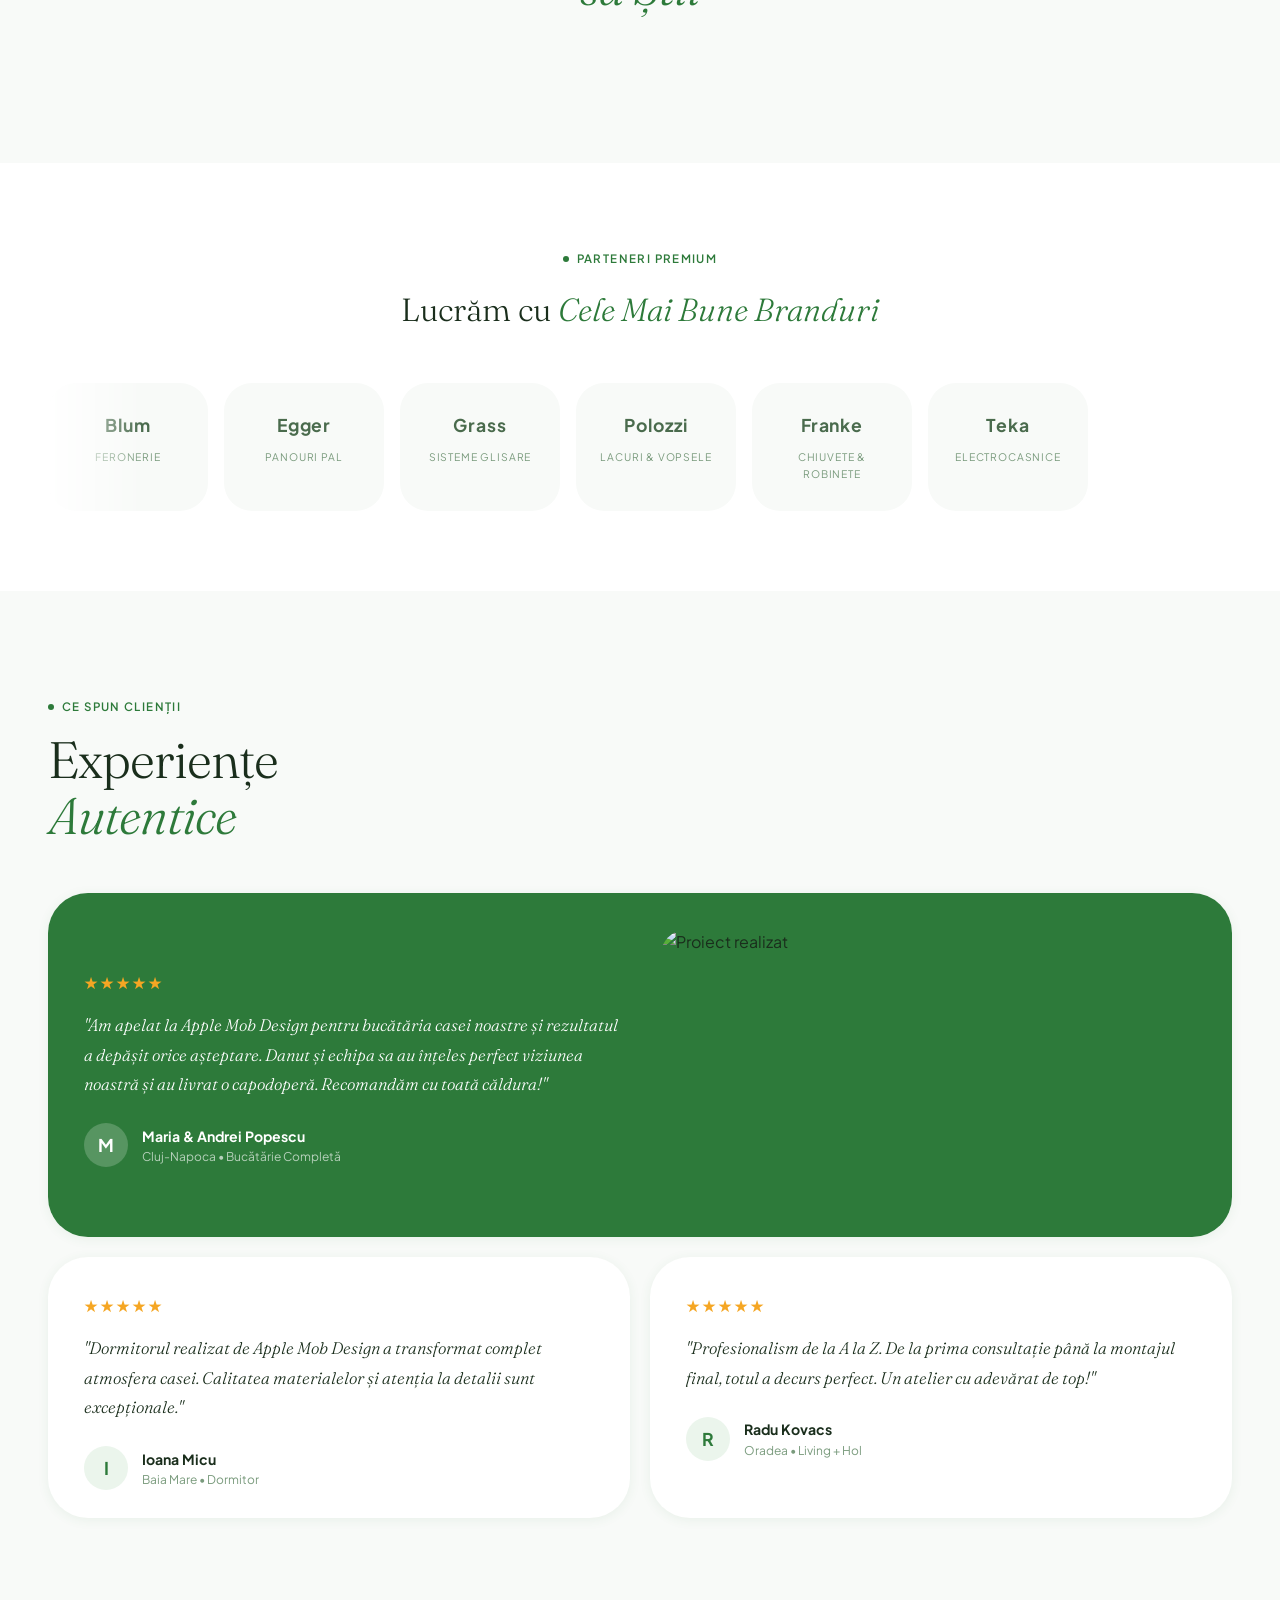
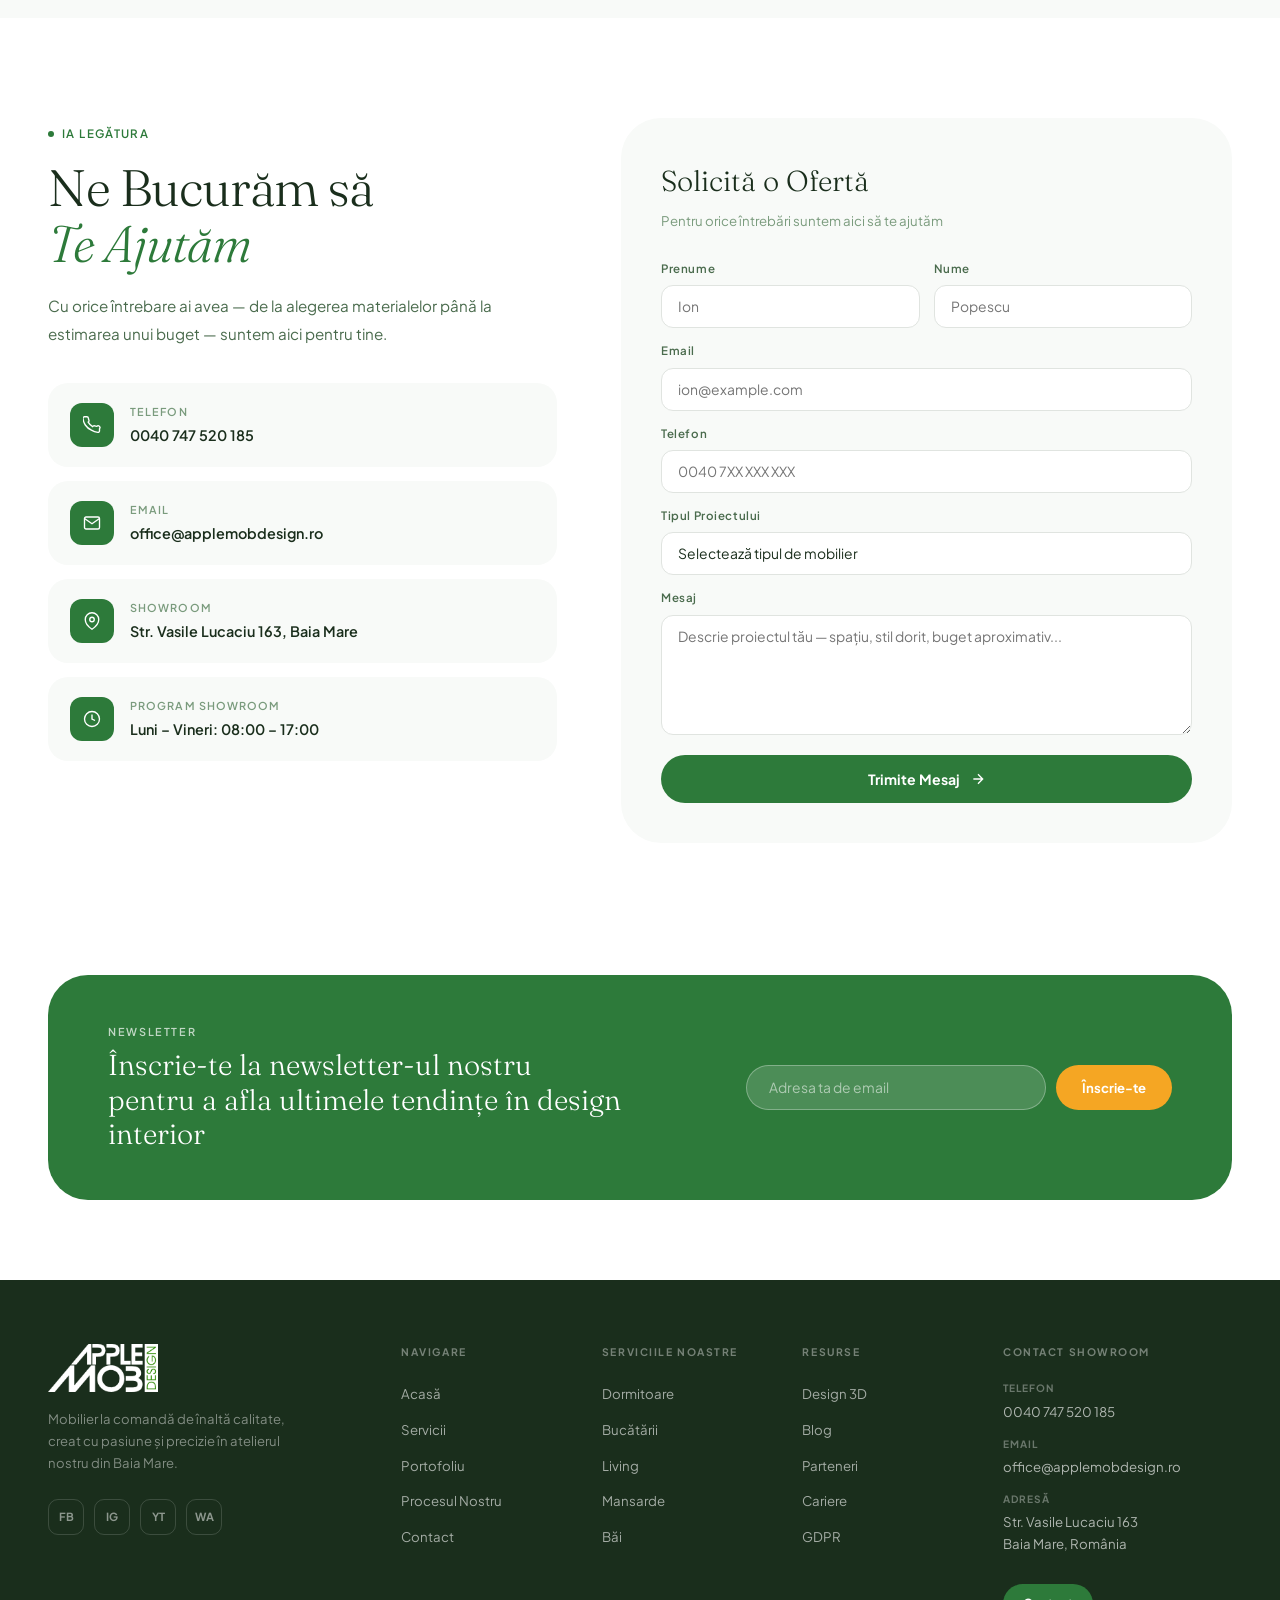
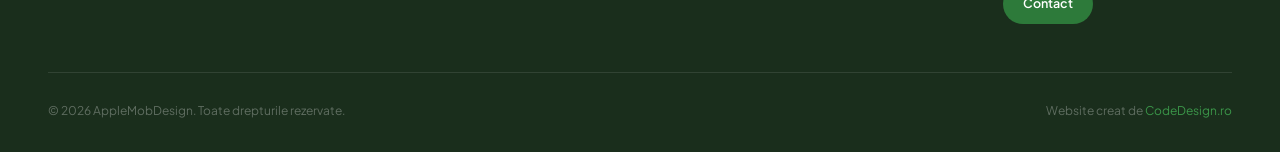
==== commit 15879656: "Add auto-scrolling carousel for Parteneri Premium brands section Replaces static flex-wrap grid with" ====
--- a/index.html
+++ b/index.html
@@ -138,6 +138,79 @@
   ]
 }
 </script>
+
+<script type="application/ld+json">
+{
+  "@context": "https://schema.org",
+  "@type": "Service",
+  "name": "Bucătării la Comandă",
+  "serviceType": "Custom Kitchen Design & Manufacturing",
+  "description": "Proiectare și fabricare bucătării la comandă în Baia Mare. Mobilier de bucătărie personalizat din PAL melaminat, MDF vopsit și materiale premium, cu feronerie Blum, blaturi din cuarț și granit. Soluții ergonomice pentru bucătării moderne, clasice și în stil L, U sau cu insulă.",
+  "provider": {
+    "@type": "LocalBusiness",
+    "name": "Apple Mob Design",
+    "url": "https://applemobdesign.ro"
+  },
+  "areaServed": {
+    "@type": "Place",
+    "name": "Baia Mare, Maramureș, România"
+  },
+  "offers": {
+    "@type": "Offer",
+    "priceCurrency": "RON",
+    "priceRange": "de la 8.000 RON"
+  }
+}
+</script>
+
+<script type="application/ld+json">
+{
+  "@context": "https://schema.org",
+  "@type": "Service",
+  "name": "Dormitoare la Comandă",
+  "serviceType": "Custom Bedroom Furniture Design & Manufacturing",
+  "description": "Mobilier de dormitor la comandă în Baia Mare — dulapuri cu uși glisante și batante, paturi tapițate, noptiere, comode și toalete. Soluții personalizate pentru walk-in closet și dressinguri, realizate din materiale premium cu feronerie Blum de înaltă calitate.",
+  "provider": {
+    "@type": "LocalBusiness",
+    "name": "Apple Mob Design",
+    "url": "https://applemobdesign.ro"
+  },
+  "areaServed": {
+    "@type": "Place",
+    "name": "Baia Mare, Maramureș, România"
+  },
+  "offers": {
+    "@type": "Offer",
+    "priceCurrency": "RON",
+    "priceRange": "de la 5.000 RON"
+  }
+}
+</script>
+
+<script type="application/ld+json">
+{
+  "@context": "https://schema.org",
+  "@type": "Service",
+  "name": "Mobilier Living la Comandă",
+  "serviceType": "Custom Living Room Furniture Design & Manufacturing",
+  "description": "Mobilier de living la comandă în Baia Mare — corpuri TV suspendate, biblioteci, vitrine, rafturi decorative și comode. Design modern și personalizat pentru open space, cu materiale premium și finisaje la alegere. Soluții de depozitare elegante pentru living-uri contemporane.",
+  "provider": {
+    "@type": "LocalBusiness",
+    "name": "Apple Mob Design",
+    "url": "https://applemobdesign.ro"
+  },
+  "areaServed": {
+    "@type": "Place",
+    "name": "Baia Mare, Maramureș, România"
+  },
+  "offers": {
+    "@type": "Offer",
+    "priceCurrency": "RON",
+    "priceRange": "de la 3.500 RON"
+  }
+}
+</script>
+
 </head>
 <body>
 
@@ -596,30 +669,14 @@
       <div class="section-tag" data-i18n="brandsTag">Parteneri Premium</div>
       <h2>Lucrăm cu <em>Cele Mai Bune Branduri</em></h2>
     </div>
-    <div class="brands-row">
-      <div class="brand-card reveal">
-        <div class="brand-name">Blum</div>
-        <div class="brand-tag" data-i18n="brand1">Feronerie</div>
-      </div>
-      <div class="brand-card reveal d1">
-        <div class="brand-name">Egger</div>
-        <div class="brand-tag" data-i18n="brand2">Panouri PAL</div>
-      </div>
-      <div class="brand-card reveal d2">
-        <div class="brand-name">Grass</div>
-        <div class="brand-tag" data-i18n="brand3">Sisteme Glisare</div>
-      </div>
-      <div class="brand-card reveal d1">
-        <div class="brand-name">Polozzi</div>
-        <div class="brand-tag" data-i18n="brand4">Lacuri & Vopsele</div>
-      </div>
-      <div class="brand-card reveal d2">
-        <div class="brand-name">Franke</div>
-        <div class="brand-tag" data-i18n="brand5">Chiuvete & Robinete</div>
-      </div>
-      <div class="brand-card reveal d3">
-        <div class="brand-name">Teka</div>
-        <div class="brand-tag" data-i18n="brand6">Electrocasnice</div>
+    <div class="brands-carousel">
+      <div class="brands-track">
+        <div class="brand-card"><div class="brand-name">Blum</div><div class="brand-tag" data-i18n="brand1">Feronerie</div></div>
+        <div class="brand-card"><div class="brand-name">Egger</div><div class="brand-tag" data-i18n="brand2">Panouri PAL</div></div>
+        <div class="brand-card"><div class="brand-name">Grass</div><div class="brand-tag" data-i18n="brand3">Sisteme Glisare</div></div>
+        <div class="brand-card"><div class="brand-name">Polozzi</div><div class="brand-tag" data-i18n="brand4">Lacuri & Vopsele</div></div>
+        <div class="brand-card"><div class="brand-name">Franke</div><div class="brand-tag" data-i18n="brand5">Chiuvete & Robinete</div></div>
+        <div class="brand-card"><div class="brand-name">Teka</div><div class="brand-tag" data-i18n="brand6">Electrocasnice</div></div>
       </div>
     </div>
   </div>
@@ -1057,22 +1114,25 @@
 }
 
 function renderBrands(brands, lang) {
-  const row = document.querySelector('.brands-row')
-  if (!row || !brands?.length) return
-  const delays = ['', ' d1', ' d2', ' d1', ' d2', ' d3']
-  row.innerHTML = brands.map((b, i) => {
-    // Actual columns: category_ro, category_en, website_url
+  const track = document.querySelector('.brands-track')
+  if (!track || !brands?.length) return
+  const buildCard = (b) => {
     const tag = (lang === 'en' && b.category_en) ? b.category_en : (b.category_ro || '')
     const nameHTML = b.logo_url
       ? `<img src="${b.logo_url}" alt="${b.name}" style="max-height:36px;object-fit:contain;">`
       : `<div class="brand-name">${b.name}</div>`
     const inner = `${nameHTML}<div class="brand-tag">${tag}</div>`
     if (b.website_url) {
-      return `<a href="${b.website_url}" target="_blank" rel="noopener" class="brand-card reveal${delays[i % 6]}">${inner}</a>`
+      return `<a href="${b.website_url}" target="_blank" rel="noopener" class="brand-card">${inner}</a>`
     }
-    return `<div class="brand-card reveal${delays[i % 6]}">${inner}</div>`
-  }).join('')
-  reObserve(row)
+    return `<div class="brand-card">${inner}</div>`
+  }
+  const cards = brands.map(buildCard).join('')
+  // Duplicate the set so the animation loops seamlessly
+  track.innerHTML = cards + cards
+  // Adjust speed based on number of brands (~2.5s per brand)
+  const duration = brands.length * 2.5
+  track.style.setProperty('--brands-duration', duration + 's')
 }
 
 function renderHeroImages(settings) {
@@ -1177,38 +1237,6 @@
     'mainEntity': mainEntity
   })
   document.head.appendChild(script)
-}
-
-// ══════════════════════════════════════════════════════
-// TEAM CARDS
-// ══════════════════════════════════════════════════════
-function renderTeamCards(members, lang) {
-  const wrap = document.getElementById('teamCardsWrap')
-  if (!wrap || !members?.length) return
-  const phoneIcon = `<svg viewBox="0 0 24 24" fill="none" stroke="currentColor" stroke-width="2" style="width:13px;height:13px"><path d="M22 16.92v3a2 2 0 01-2.18 2 19.79 19.79 0 01-8.63-3.07A19.5 19.5 0 013.07 12a19.79 19.79 0 01-3.07-8.67A2 2 0 012.18 1h3a2 2 0 012 1.72"/></svg>`
-  const callLabel = lang === 'en' ? 'Call Now' : 'Sună Acum'
-  const sorted = [...members].sort((a, b) => a.order_num - b.order_num)
-  wrap.innerHTML = sorted.map(m => {
-    const role = (lang === 'en' && m.role_en) ? m.role_en : (m.role_ro || '')
-    const photoHTML = m.photo_url
-      ? `<img src="${m.photo_url}" alt="${m.name}" loading="lazy">`
-      : `<div class="team-avatar-initials">${m.name.charAt(0)}</div>`
-    const ctaHTML = m.phone
-      ? `<a href="tel:${m.phone.replace(/\s/g,'')}" class="team-cta">${phoneIcon} ${callLabel}</a>`
-      : ''
-    return `<div class="team-card">
-      <div class="team-card-left">
-        <div class="team-photo">${photoHTML}</div>
-        <div class="team-info">
-          <div class="team-name">${m.name}</div>
-          <div class="team-role">${role}</div>
-          ${ctaHTML}
-        </div>
-      </div>
-      <img src="images/logo/applemobdesign-white-logo.png" alt="" class="team-card-logo" aria-hidden="true">
-    </div>`
-  }).join('')
-  reObserve(wrap)
 }
 
 // ══════════════════════════════════════════════════════
@@ -1659,14 +1687,14 @@
 
 // ── About section title ──
 const aboutTitles = {
-  ro: '20 de Ani în<br><em>Industria Mobilei</em>',
-  en: '20 Years in<br><em>the Furniture Industry</em>'
+  ro: '8 de Ani în<br><em>Industria Mobilei</em>',
+  en: '8 Years in<br><em>the Furniture Industry</em>'
 };
 
 // ── About section body ──
 const aboutBodies = {
-  ro: 'Apple Mob Design este atelierul tău de mobilier custom din Baia Mare. Cu peste 20 de ani de experiență, Daniel Marosan și echipa sa transformă viziunile clienților în piese de mobilier excepționale, realizate cu materiale premium de la branduri europene de top.',
-  en: 'Apple Mob Design is your custom furniture workshop in Baia Mare. With over 20 years of experience, Daniel Marosan and his team transform client visions into exceptional furniture pieces, crafted with premium materials from top European brands.'
+  ro: 'Apple Mob Design este atelierul tău de mobilier custom din Baia Mare. Cu peste 8 ani de experiență, Daniel Marosan și echipa sa transformă viziunile clienților în piese de mobilier excepționale, realizate cu materiale premium de la branduri europene de top.',
+  en: 'Apple Mob Design is your custom furniture workshop in Baia Mare. With over 8 years of experience, Daniel Marosan and his team transform client visions into exceptional furniture pieces, crafted with premium materials from top European brands.'
 };
 
 // ── Services section header ──
--- a/css/style.css
+++ b/css/style.css
@@ -587,11 +587,23 @@
 .brands-title .section-tag { justify-content: center; }
 .brands-title h2 { font-family: var(--serif); font-size: 2rem; font-weight: 300; color: var(--text); }
 .brands-title h2 em { font-style: italic; color: var(--green); }
-.brands-row {
-  display: flex; gap: 12px; flex-wrap: wrap; justify-content: center;
+.brands-carousel {
+  overflow: hidden;
+  -webkit-mask-image: linear-gradient(90deg, transparent, #000 8%, #000 92%, transparent);
+  mask-image: linear-gradient(90deg, transparent, #000 8%, #000 92%, transparent);
+}
+.brands-track {
+  display: flex; gap: 16px;
+  width: max-content;
+  animation: brands-scroll var(--brands-duration, 40s) linear infinite;
+}
+.brands-carousel:hover .brands-track { animation-play-state: paused; }
+@keyframes brands-scroll {
+  0%   { transform: translateX(0); }
+  100% { transform: translateX(-50%); }
 }
 .brand-card {
-  flex: 1; min-width: 140px; max-width: 200px;
+  flex-shrink: 0; width: 160px;
   background: var(--off-white);
   border-radius: var(--radius-lg); padding: 28px 20px;
   display: flex; flex-direction: column; align-items: center; gap: 10px;
@@ -937,8 +949,7 @@
   .services-header { grid-template-columns: 1fr; gap: 16px; }
   .services-grid { grid-template-columns: 1fr; }
   .process-grid { grid-template-columns: 1fr; }
-  .brands-row { gap: 8px; }
-  .brand-card { min-width: 110px; }
+  .brand-card { width: 130px; padding: 20px 14px; }
   .portfolio-header { flex-direction: column; align-items: flex-start; gap: 16px; margin-bottom: 32px; }
   .portfolio-filters { width: 100%; }
   .portfolio-grid {
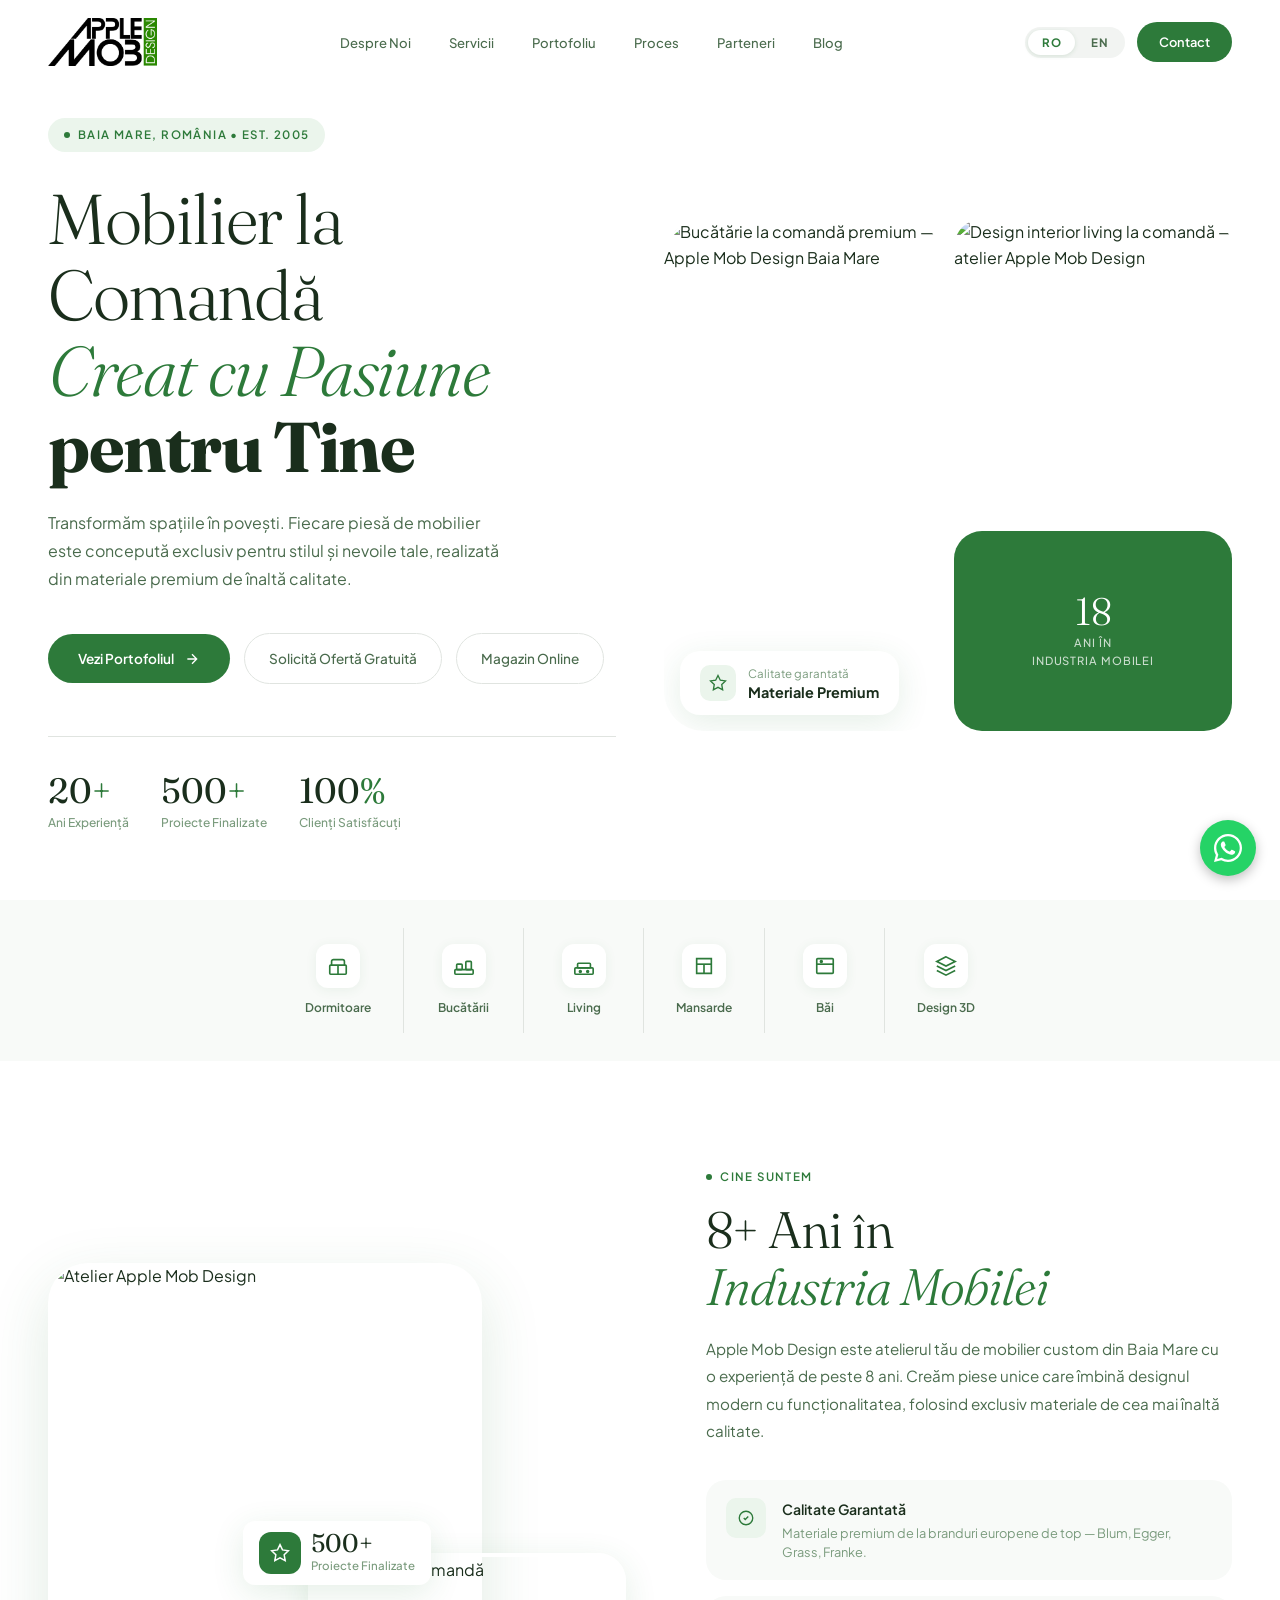
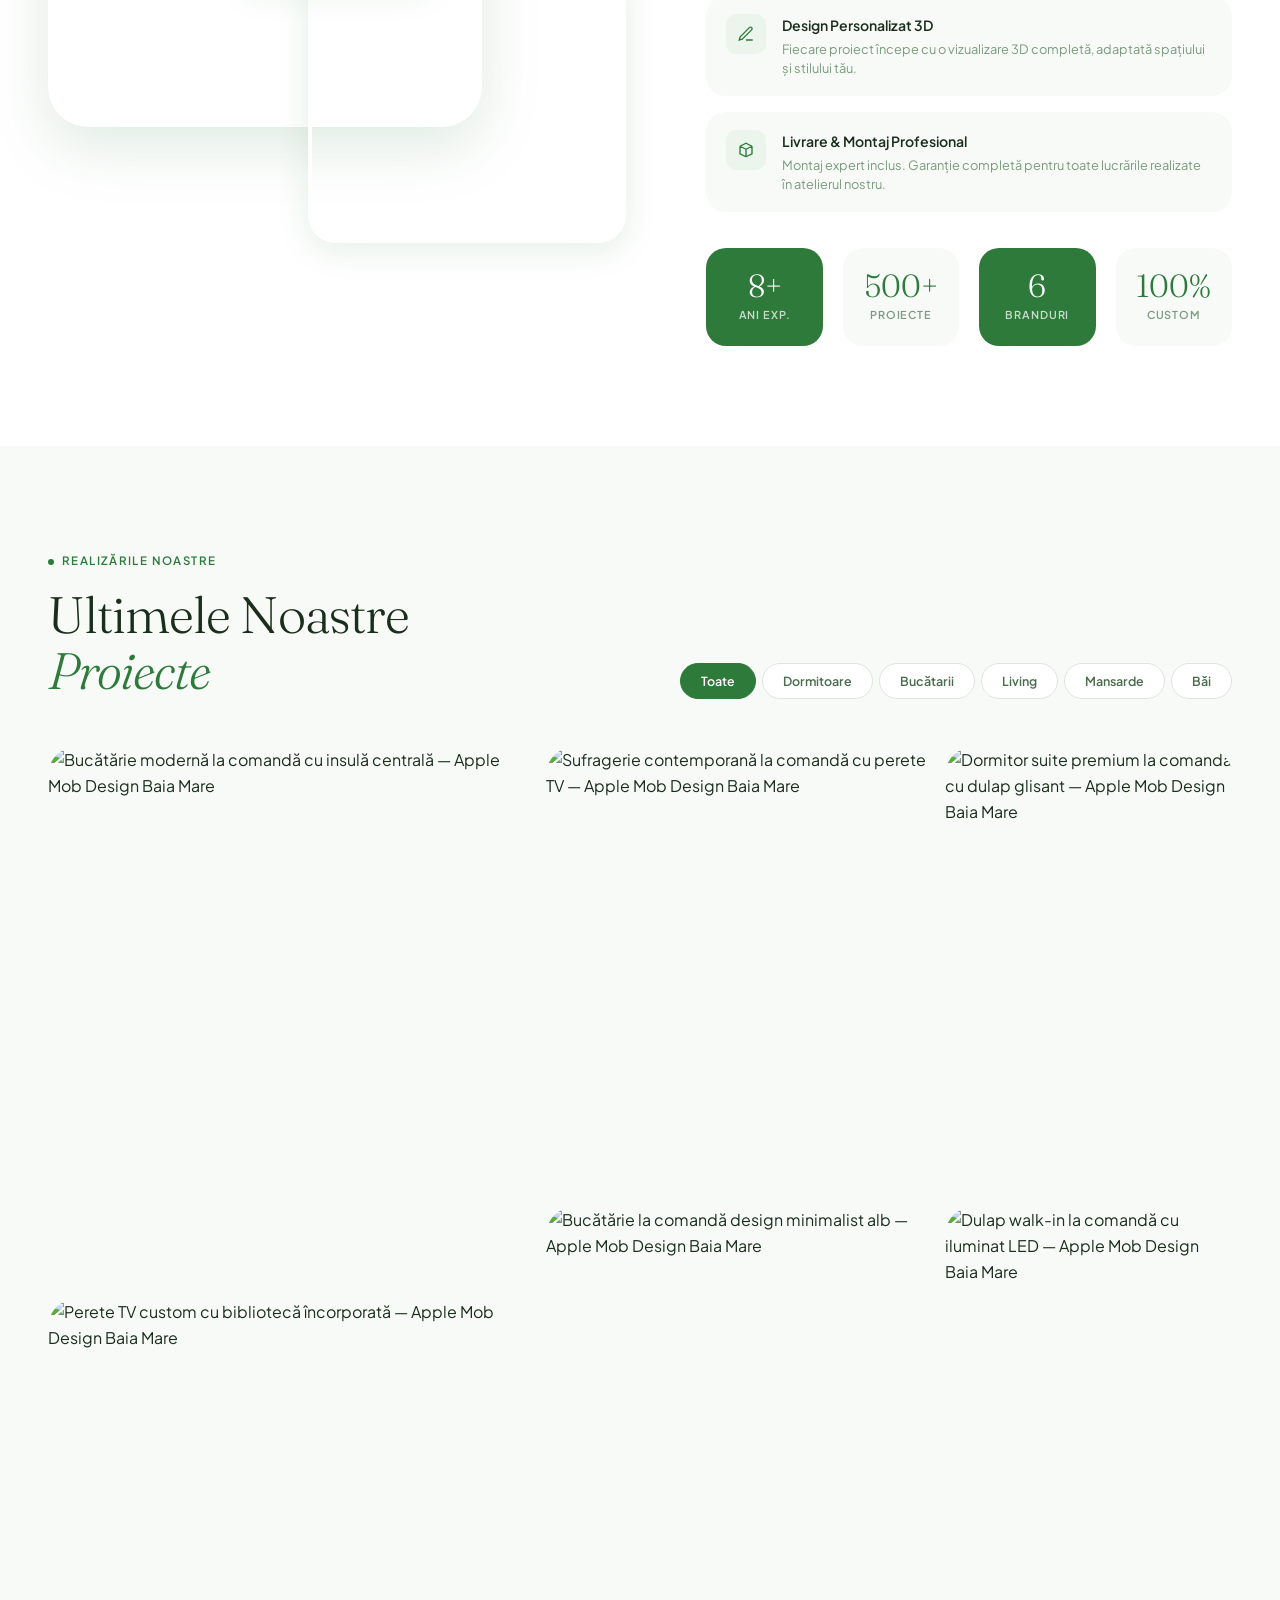
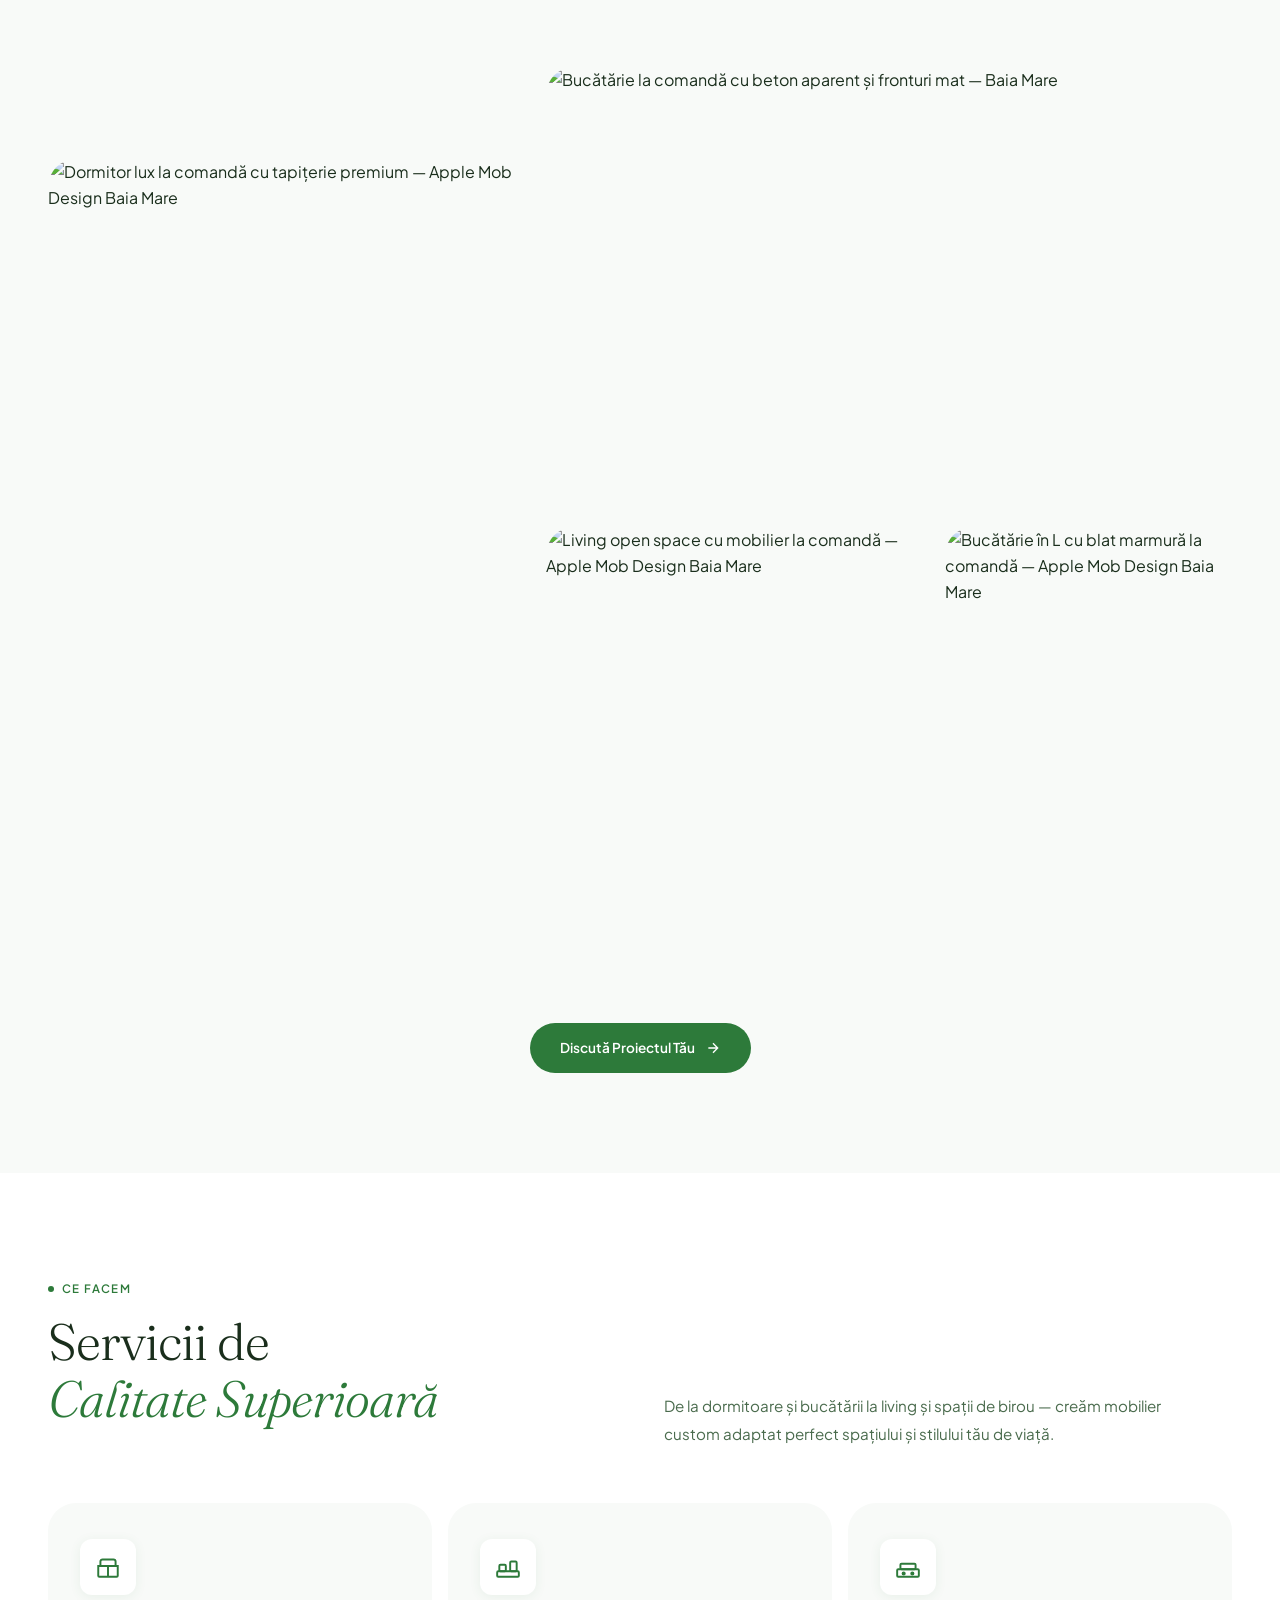
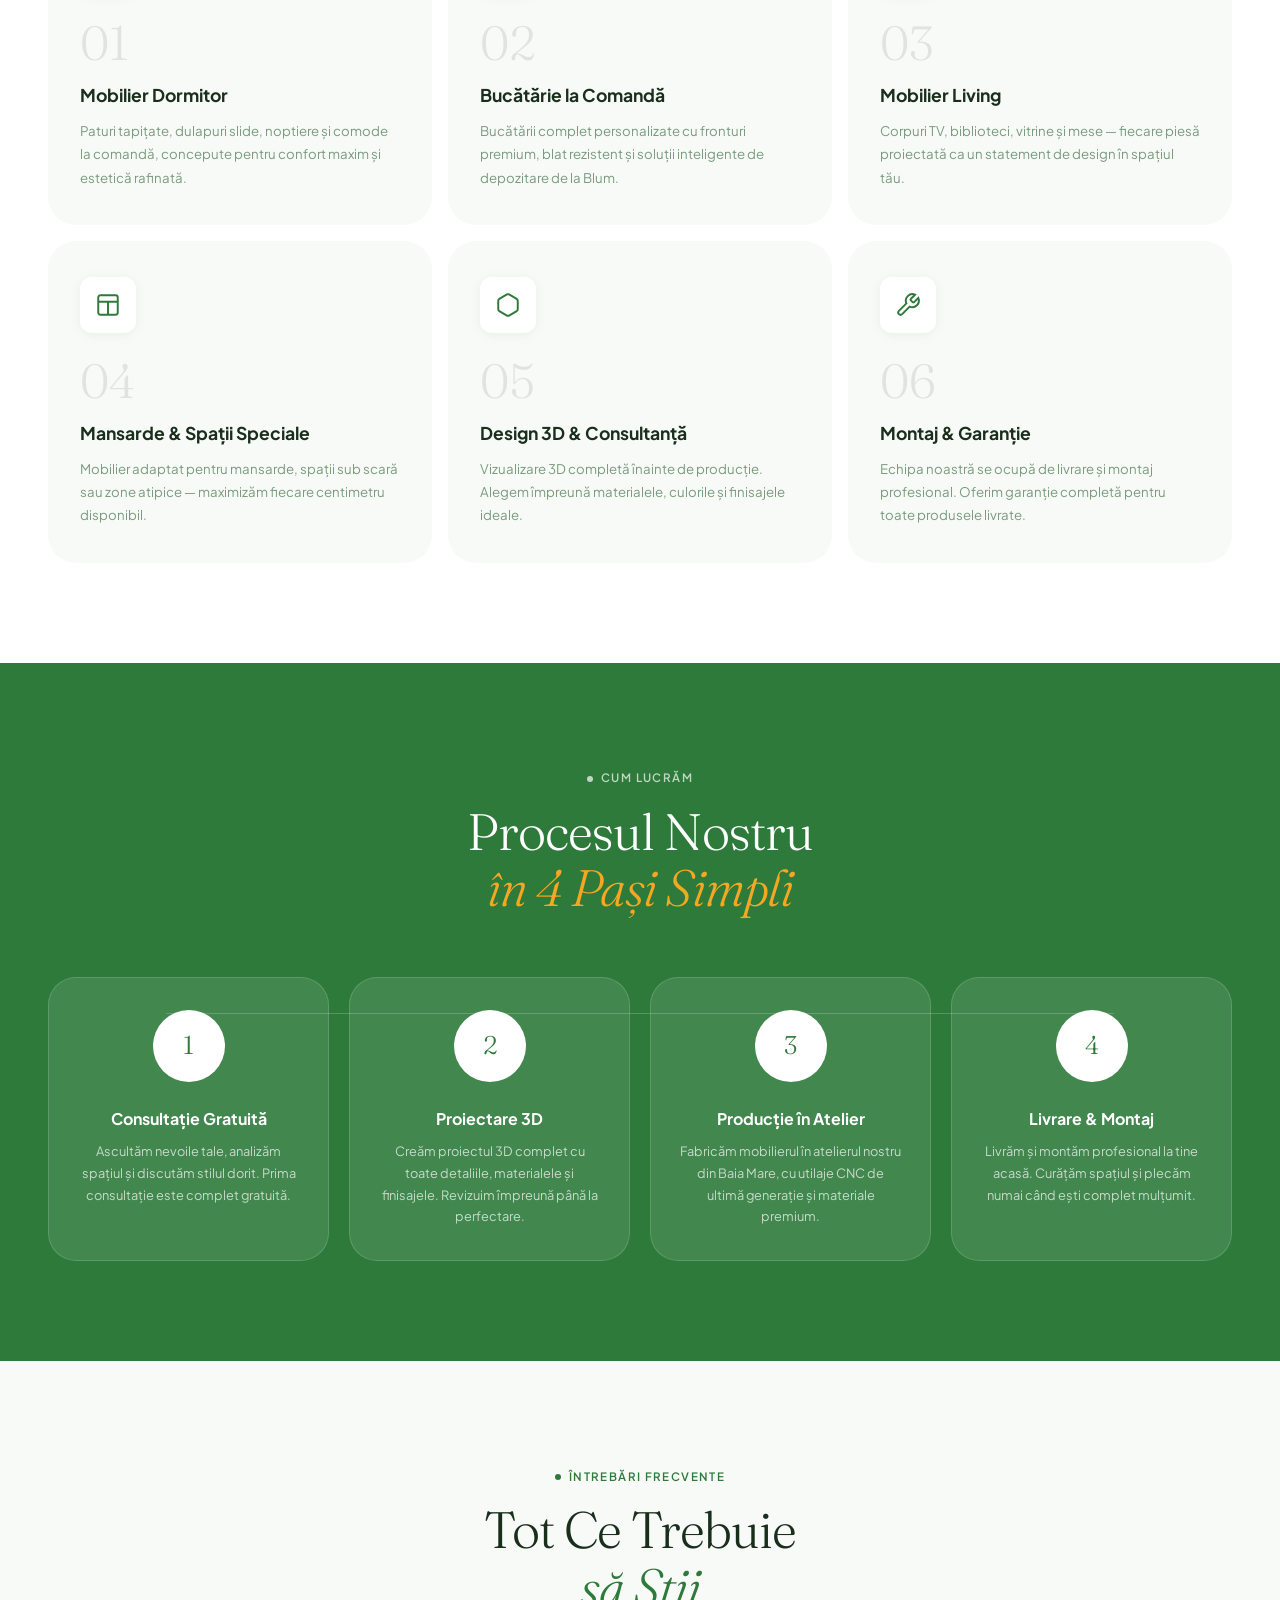
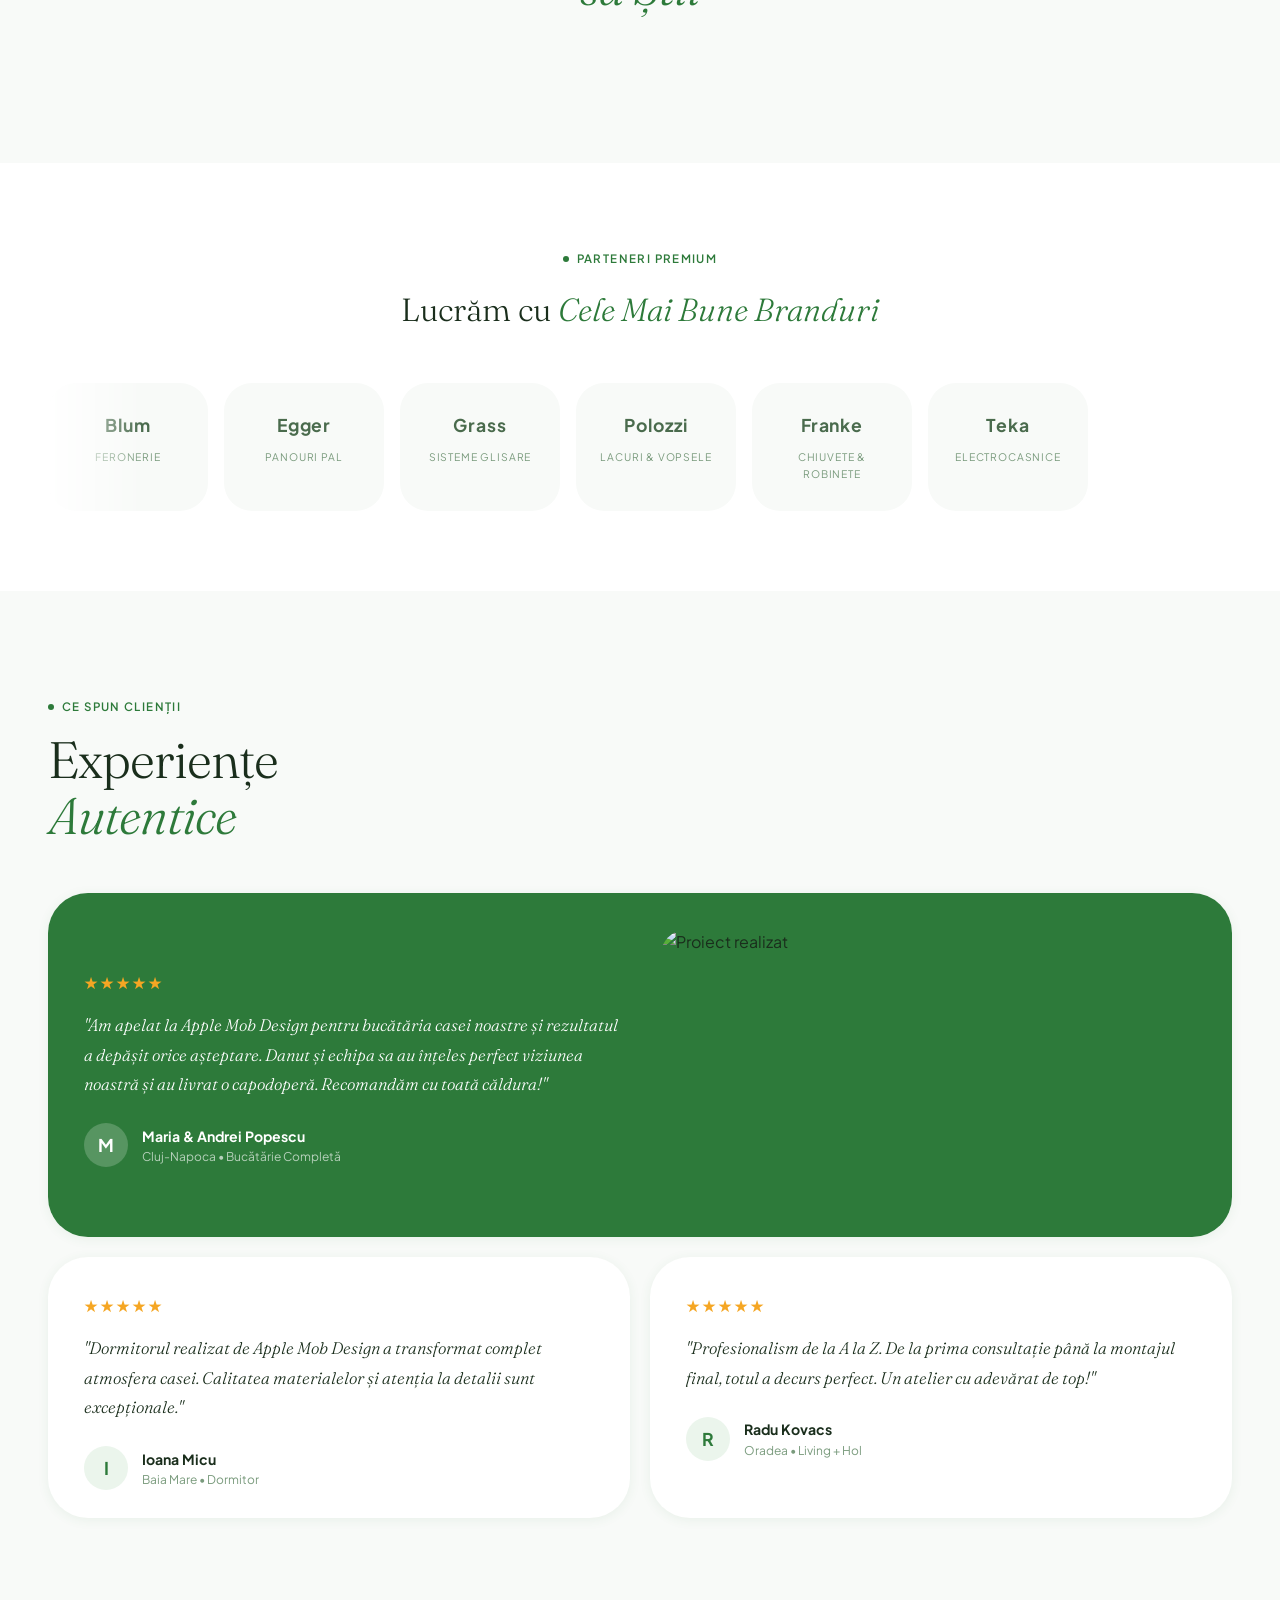
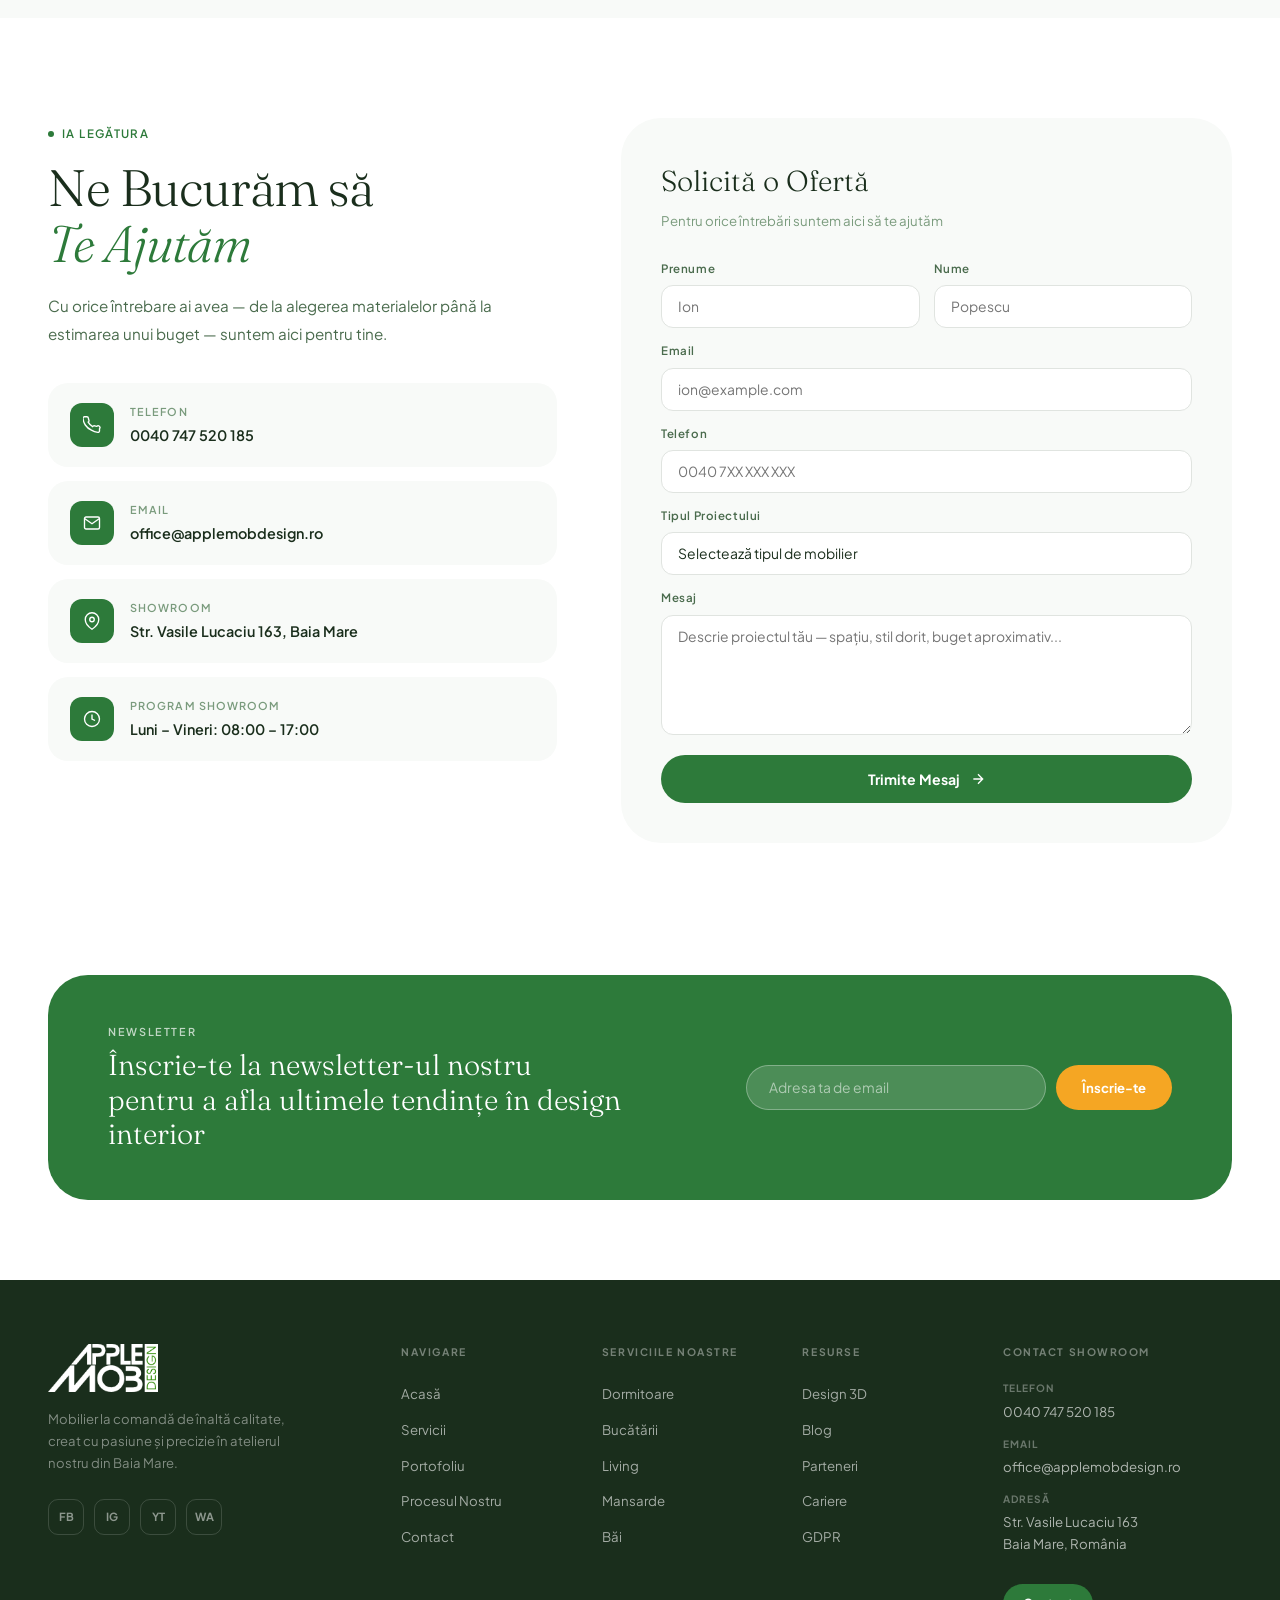
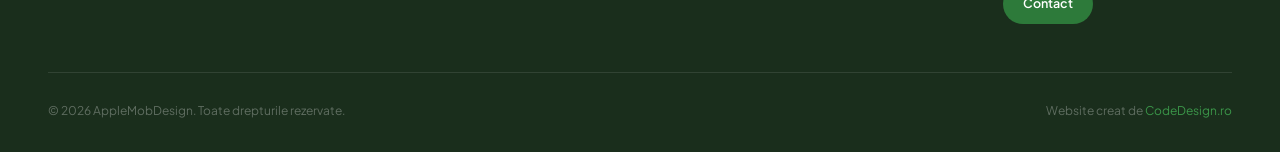
==== commit a38f5046: "Add floating WhatsApp button in bottom-right corner Green circle with WhatsApp icon, links to wa.me/" ====
--- a/index.html
+++ b/index.html
@@ -1922,5 +1922,9 @@
 });
 </script>
 
+<!-- WhatsApp floating button -->
+<a href="https://wa.me/40747520185" target="_blank" rel="noopener" class="whatsapp-float" aria-label="Chat on WhatsApp">
+  <svg viewBox="0 0 32 32" fill="currentColor" width="28" height="28"><path d="M16.004 0C7.165 0 .002 7.161.002 15.997c0 2.821.737 5.574 2.137 7.998L.014 32l8.204-2.093a15.94 15.94 0 007.786 1.986h.007C24.842 31.893 32 24.732 32 15.897 32 7.161 24.842 0 16.004 0zm0 29.29a13.36 13.36 0 01-6.806-1.86l-.488-.29-5.065 1.328 1.35-4.937-.317-.505A13.3 13.3 0 012.6 15.997C2.6 8.593 8.598 2.597 16.004 2.597c7.404 0 13.4 5.996 13.4 13.4 0 7.304-5.996 13.293-13.4 13.293zm7.346-9.958c-.403-.201-2.382-1.175-2.752-1.31-.37-.134-.639-.2-.908.202-.268.403-1.042 1.31-1.278 1.578-.235.269-.47.302-.873.101-.403-.201-1.702-.627-3.242-2c-1.198-1.068-2.007-2.388-2.242-2.791-.235-.403-.025-.62.177-.82.181-.181.403-.47.604-.706.201-.235.268-.403.403-.671.134-.269.067-.504-.034-.706-.1-.201-.908-2.187-1.244-2.993-.327-.786-.66-.68-.908-.692l-.773-.013c-.268 0-.705.1-1.074.504-.37.403-1.412 1.38-1.412 3.365s1.445 3.903 1.647 4.172c.201.268 2.844 4.34 6.89 6.085.963.415 1.714.663 2.3.849.966.307 1.846.264 2.541.16.776-.115 2.382-.974 2.718-1.914.335-.94.335-1.746.235-1.914-.1-.168-.369-.268-.772-.47z"/></svg>
+</a>
 </body>
 </html>
--- a/css/style.css
+++ b/css/style.css
@@ -1411,3 +1411,23 @@
   opacity: 0.75;
   cursor: not-allowed;
 }
+
+/* ── WhatsApp Floating Button ── */
+.whatsapp-float {
+  position: fixed; bottom: 24px; right: 24px; z-index: 9999;
+  width: 56px; height: 56px;
+  background: #25D366; color: #fff;
+  border-radius: 50%;
+  display: flex; align-items: center; justify-content: center;
+  box-shadow: 0 4px 12px rgba(0,0,0,0.25);
+  transition: transform 0.25s, box-shadow 0.25s;
+  text-decoration: none;
+}
+.whatsapp-float:hover {
+  transform: scale(1.1);
+  box-shadow: 0 6px 20px rgba(37,211,102,0.45);
+}
+@media (max-width: 768px) {
+  .whatsapp-float { bottom: 16px; right: 16px; width: 50px; height: 50px; }
+  .whatsapp-float svg { width: 24px; height: 24px; }
+}
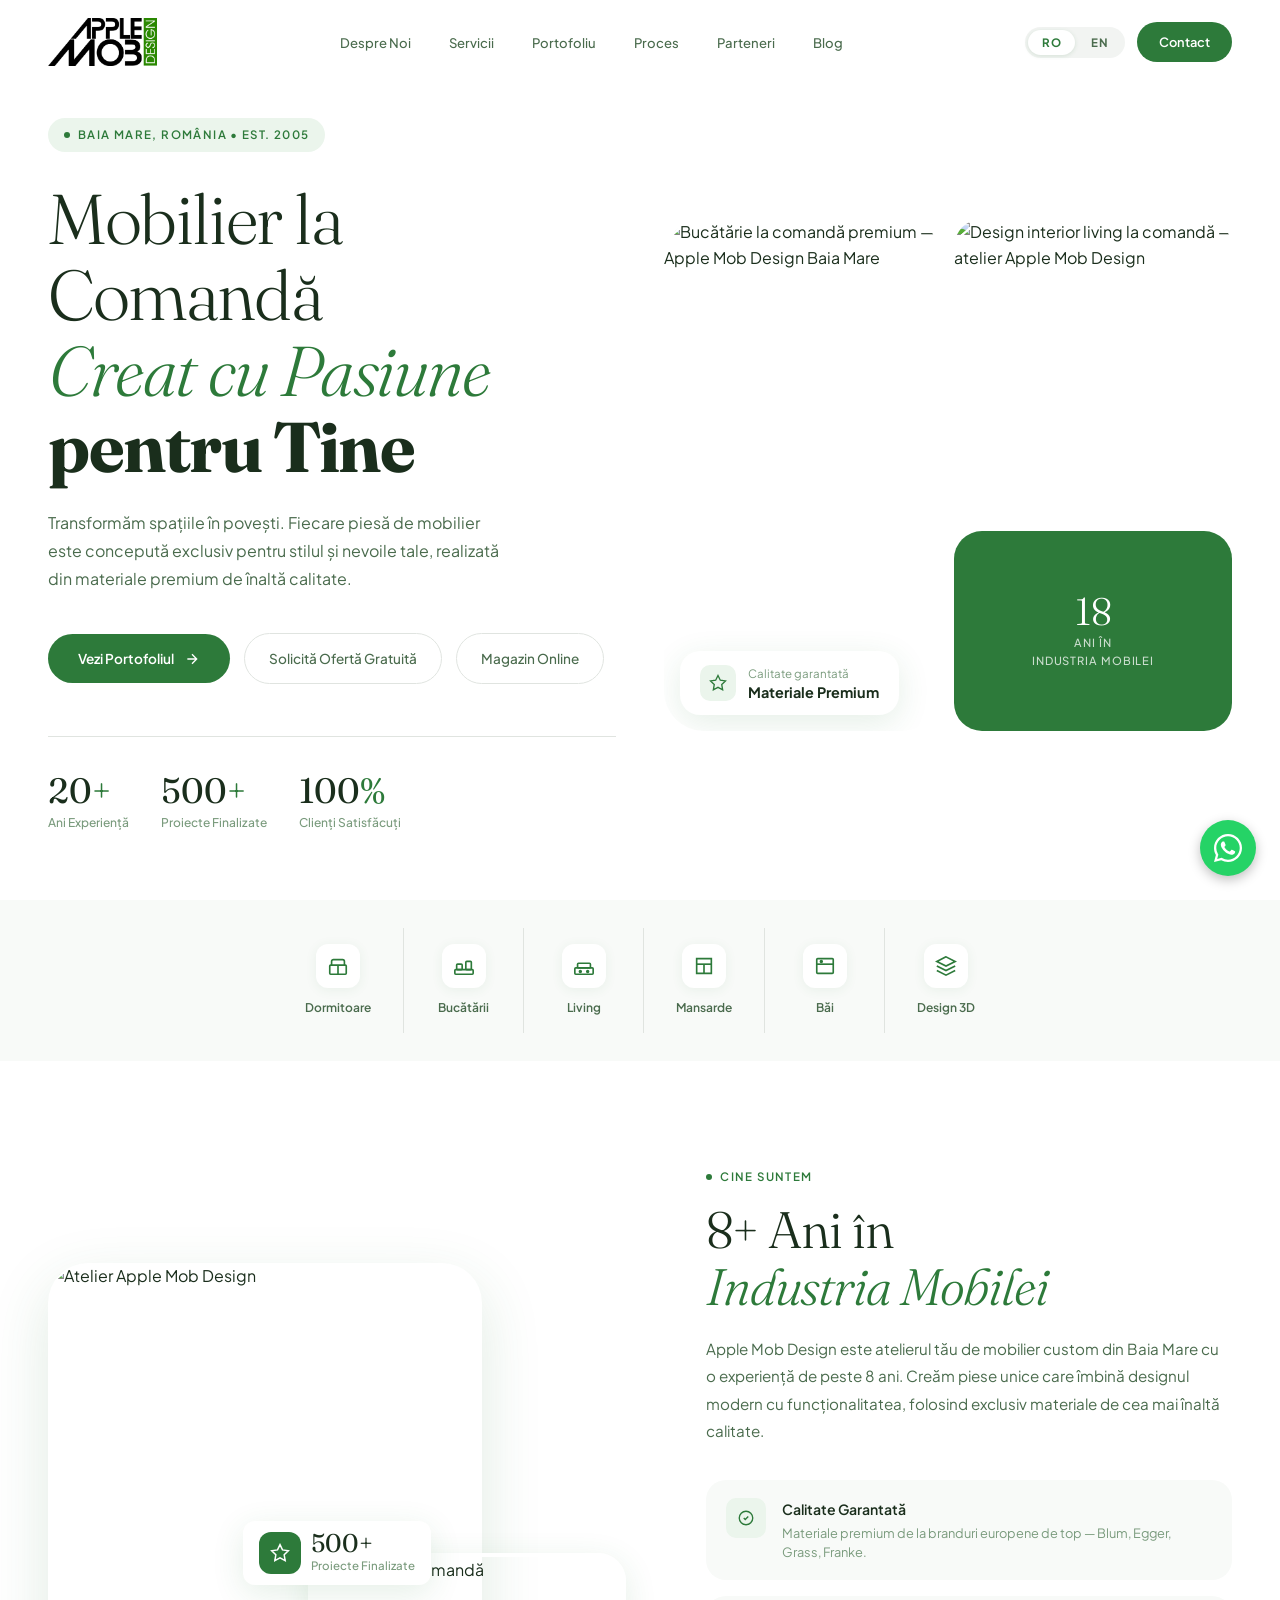
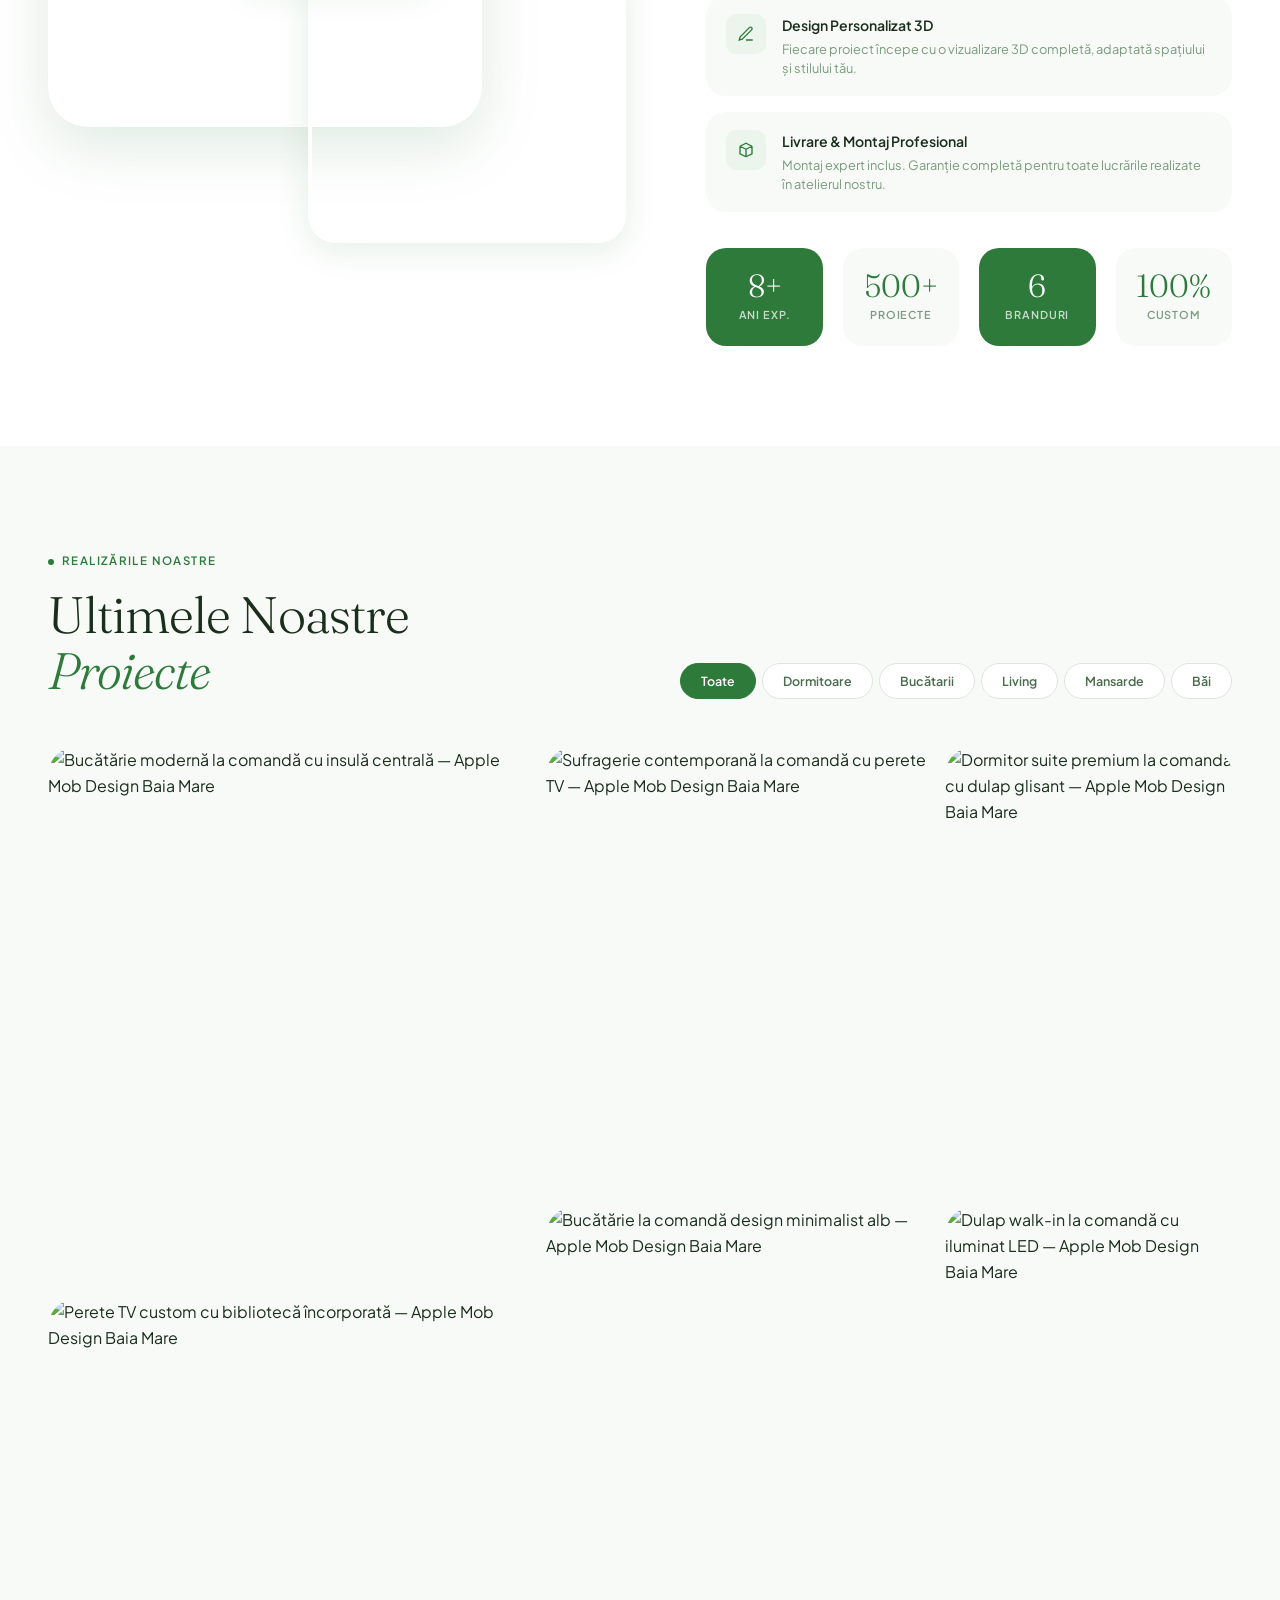
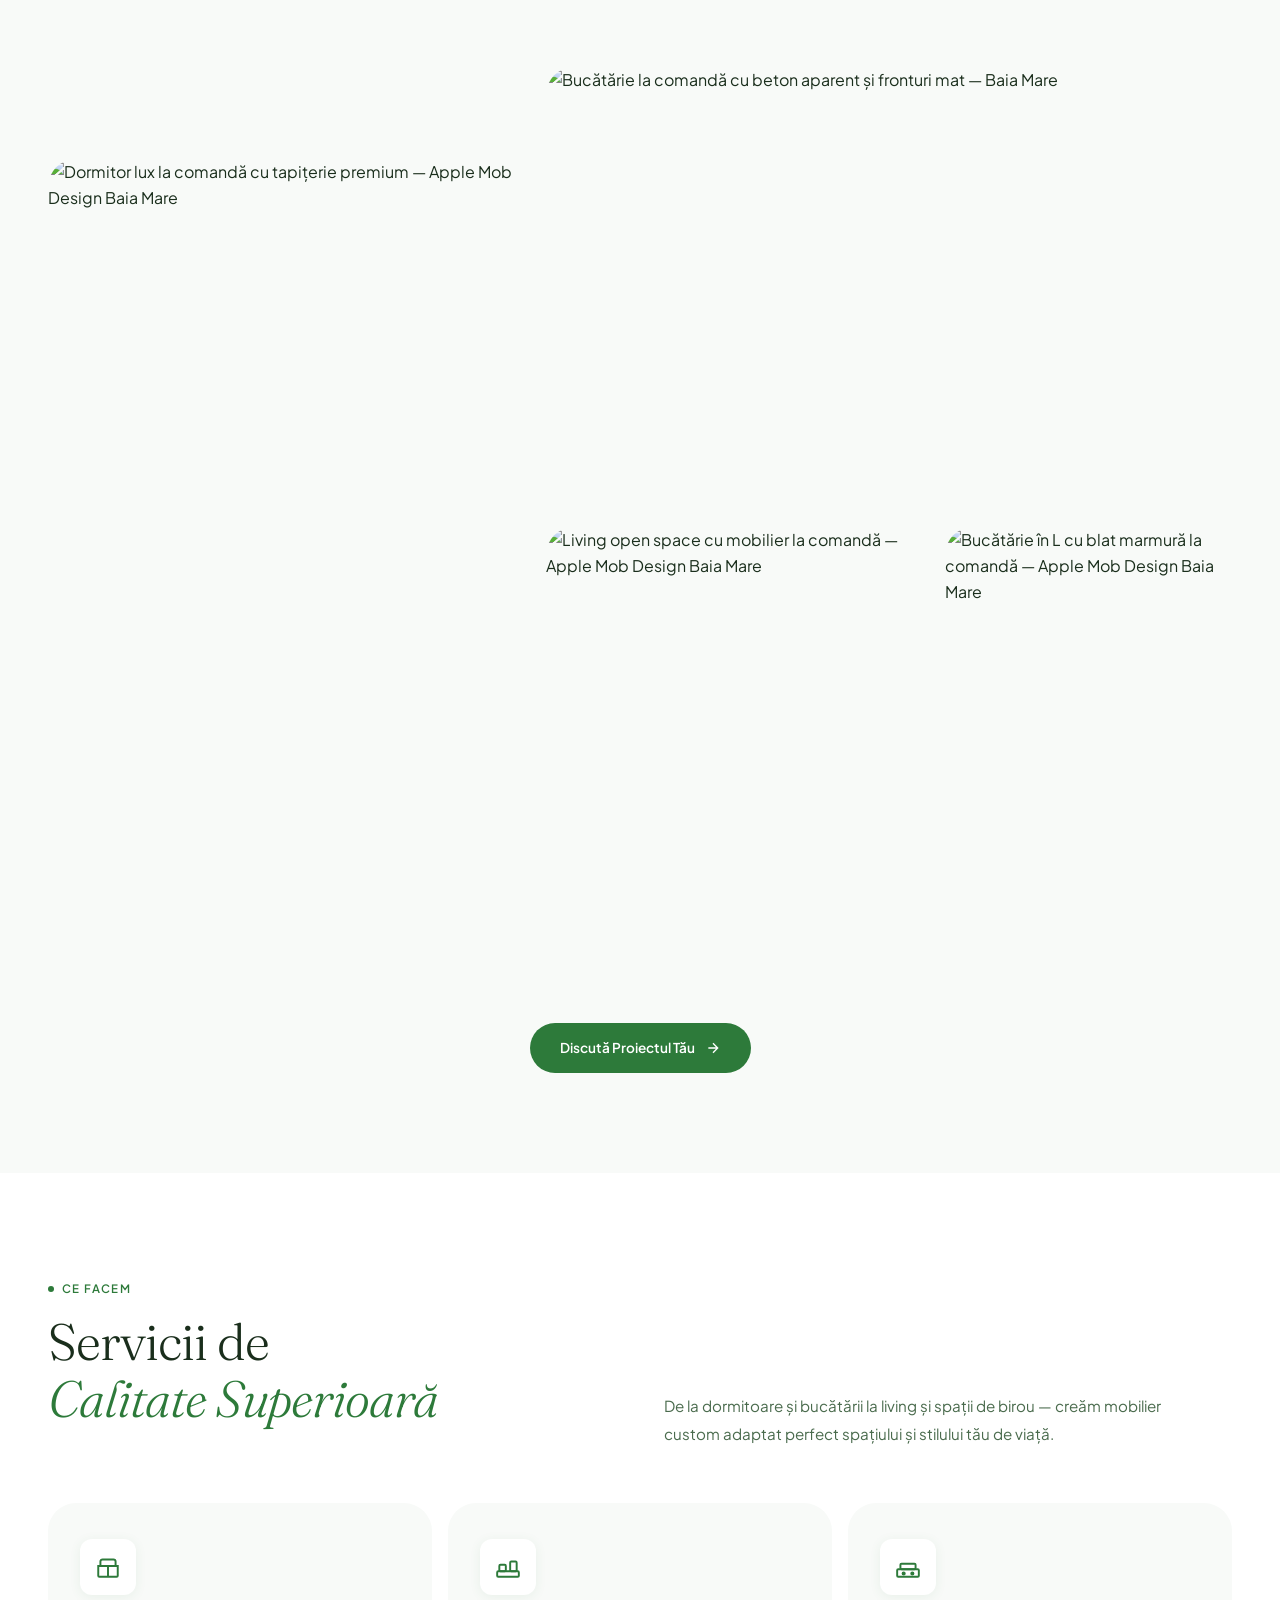
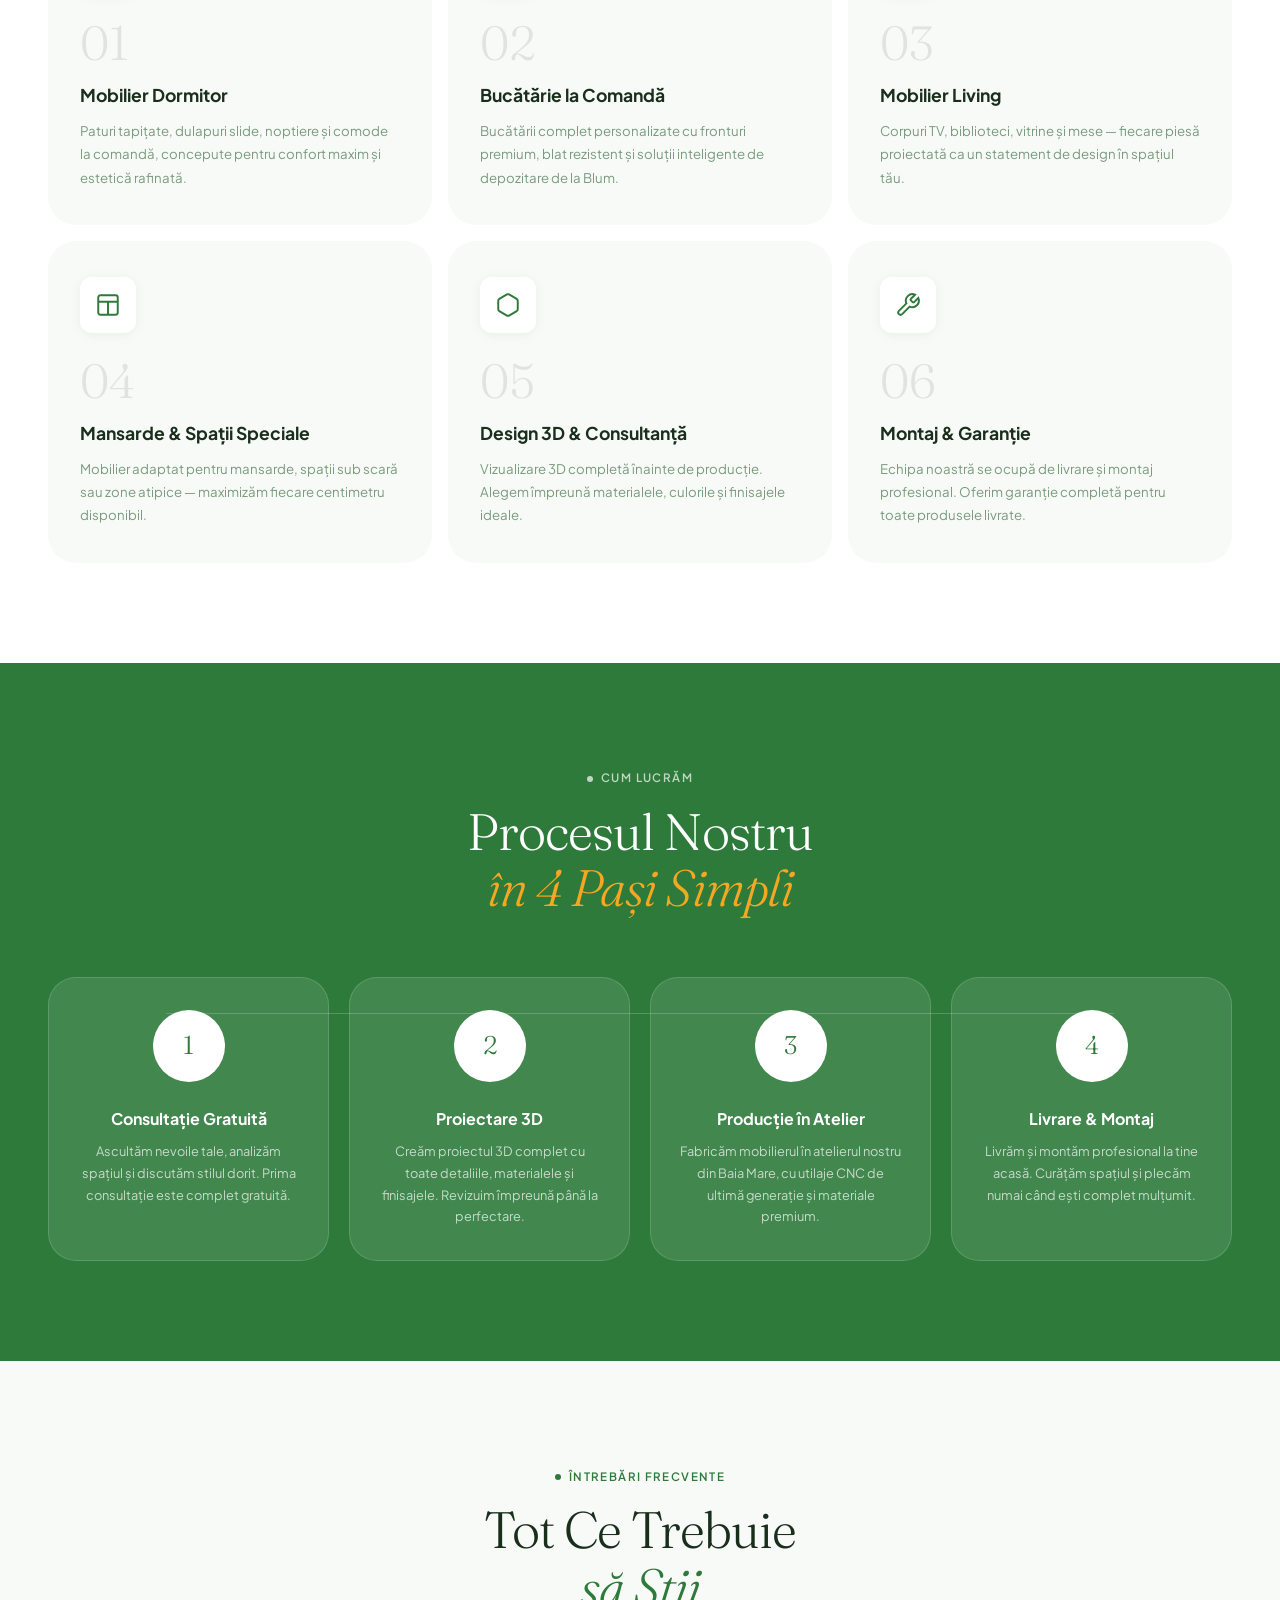
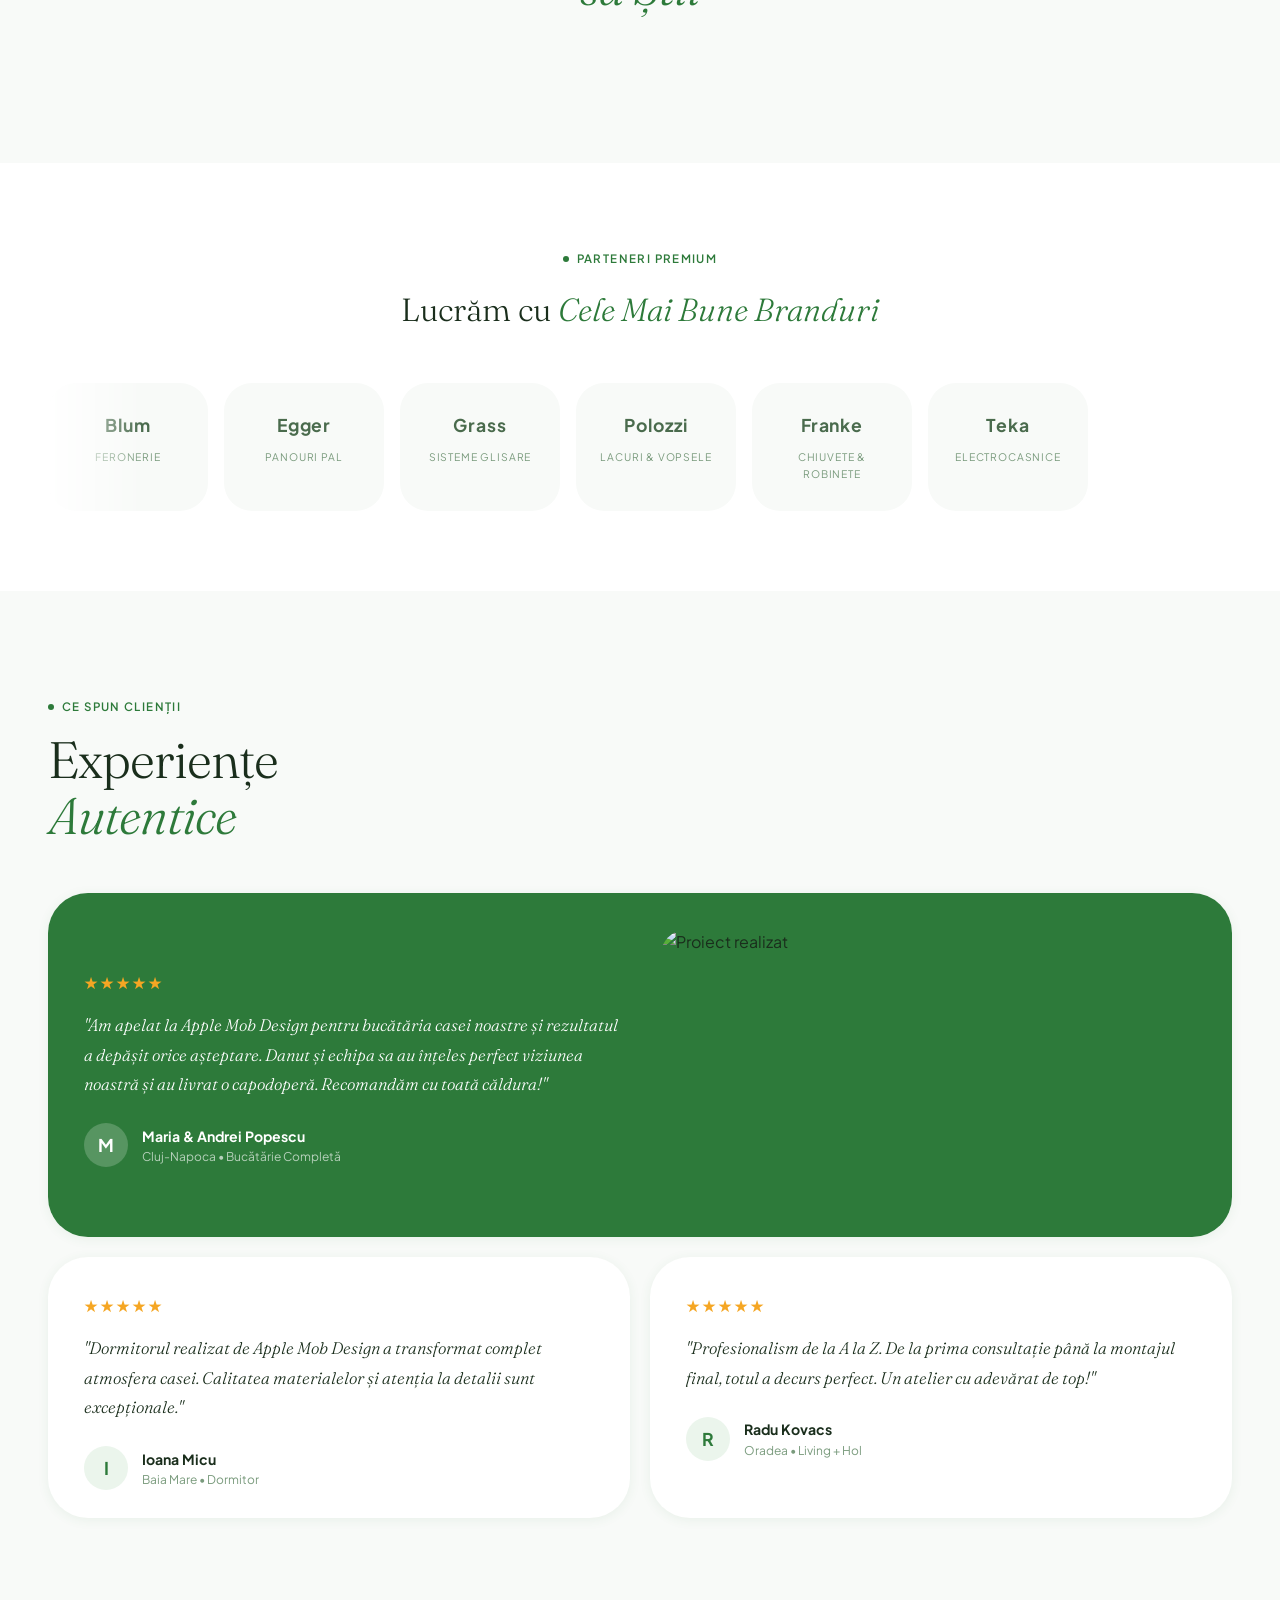
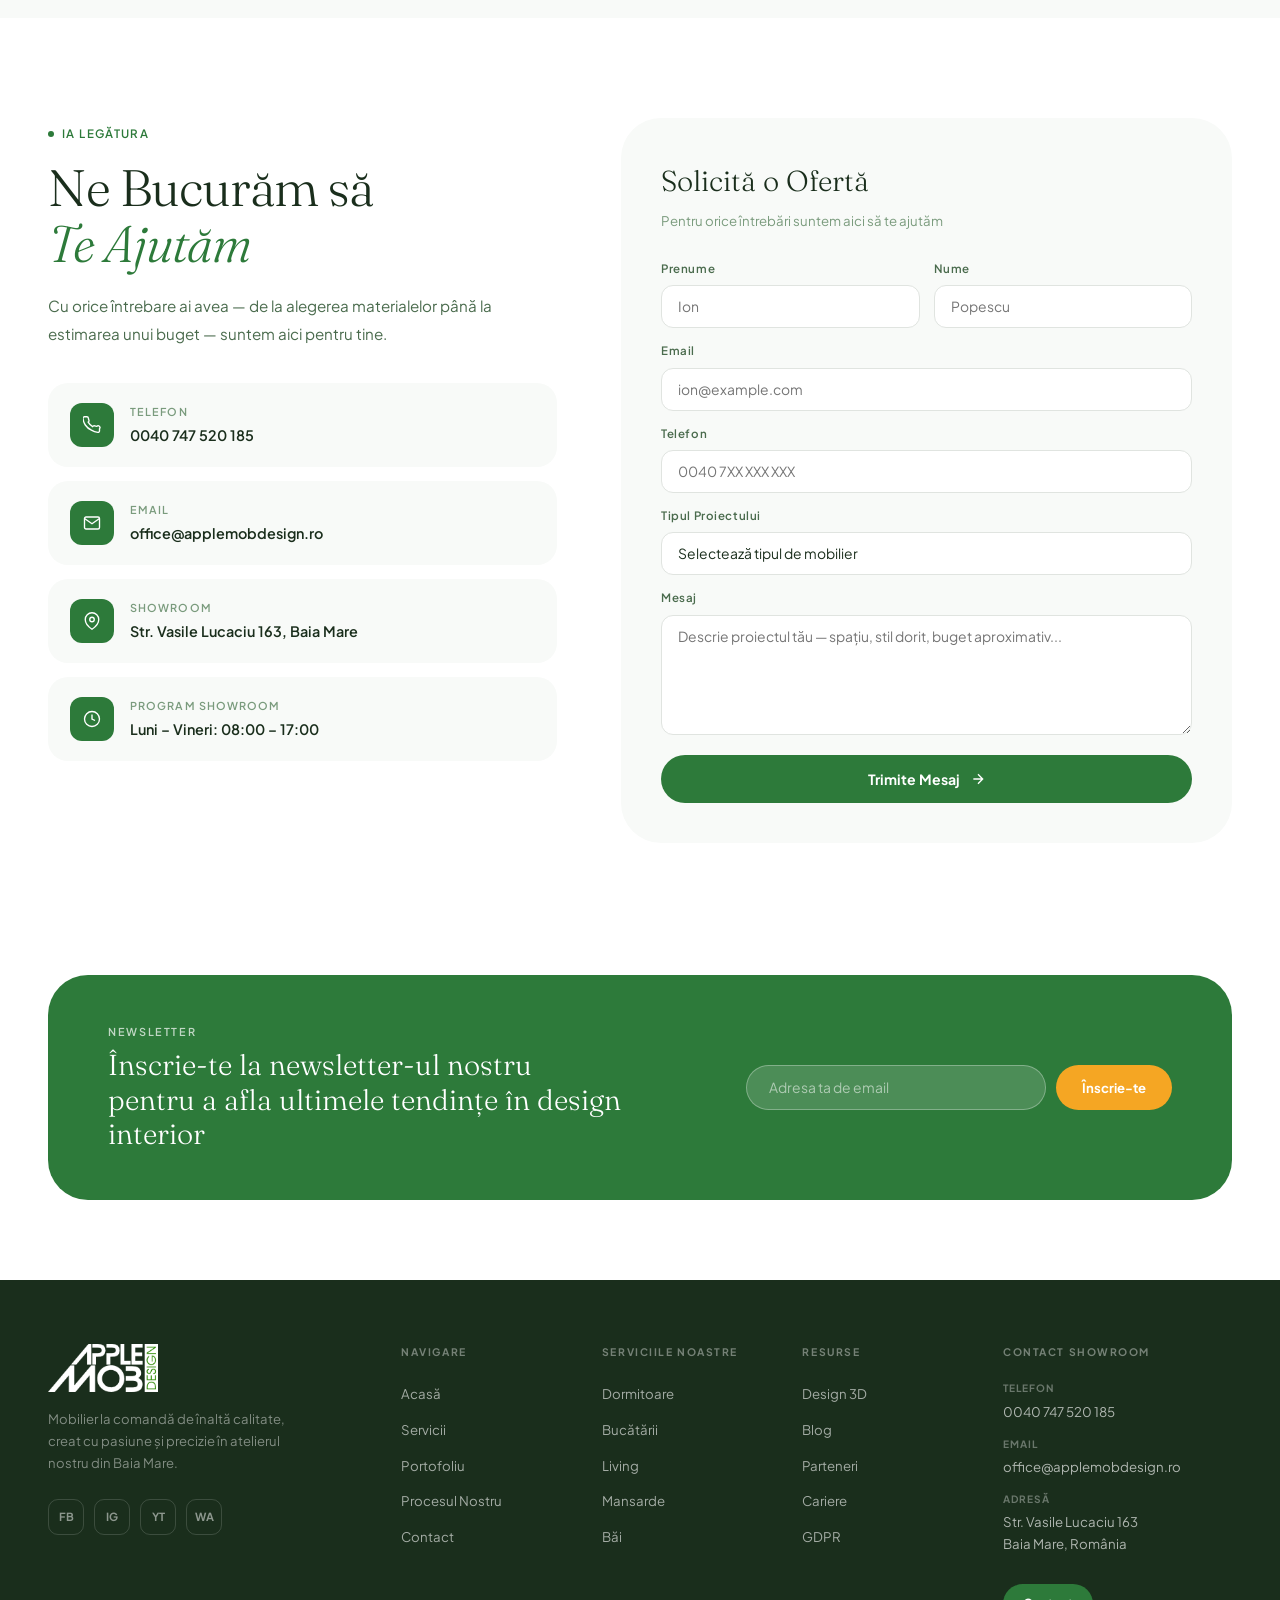
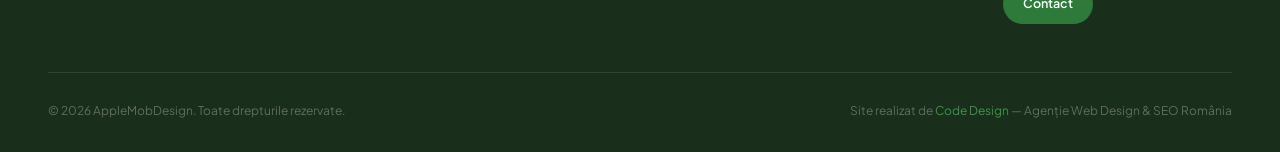
==== commit e88787af: "Update footer credit to Code Design with dofollow link and bilingual text RO: "Site realizat de Code" ====
--- a/index.html
+++ b/index.html
@@ -921,7 +921,7 @@
   </div>
   <div class="footer-bottom">
     <div class="footer-copy" data-i18n="footerCopy">© 2026 AppleMobDesign. Toate drepturile rezervate.</div>
-    <div class="footer-credit"><span data-i18n="footerCredit">Website creat de</span> <a href="https://codedesign.ro" target="_blank">CodeDesign.ro</a></div>
+    <div class="footer-credit"><span data-i18n="footerCredit">Site realizat de</span> <a href="https://codedesign.ro" target="_blank">Code Design</a> — <span data-i18n="footerCreditSuffix">Agenție Web Design &amp; SEO România</span></div>
   </div>
 </footer>
 
@@ -1517,7 +1517,8 @@
     fciAddr: 'Adresă',
     fciAddrVal: 'Str. Vasile Lucaciu 163<br>Baia Mare, România',
     footerCopy: '© 2026 AppleMobDesign. Toate drepturile rezervate.',
-    footerCredit: 'Website creat de',
+    footerCredit: 'Site realizat de',
+    footerCreditSuffix: 'Agenție Web Design & SEO România',
     // Page title & meta
     pageTitle: 'Apple Mob Design — Mobilier la Comandă, Baia Mare',
     // FAQ
@@ -1658,7 +1659,8 @@
     fciAddr: 'Address',
     fciAddrVal: 'Str. Vasile Lucaciu 163<br>Baia Mare, Romania',
     footerCopy: '© 2026 AppleMobDesign. All rights reserved.',
-    footerCredit: 'Website by',
+    footerCredit: 'Website built by',
+    footerCreditSuffix: 'Web Design & SEO Agency Romania',
     // Page title
     pageTitle: 'Apple Mob Design — Custom Furniture, Baia Mare',
     // FAQ
